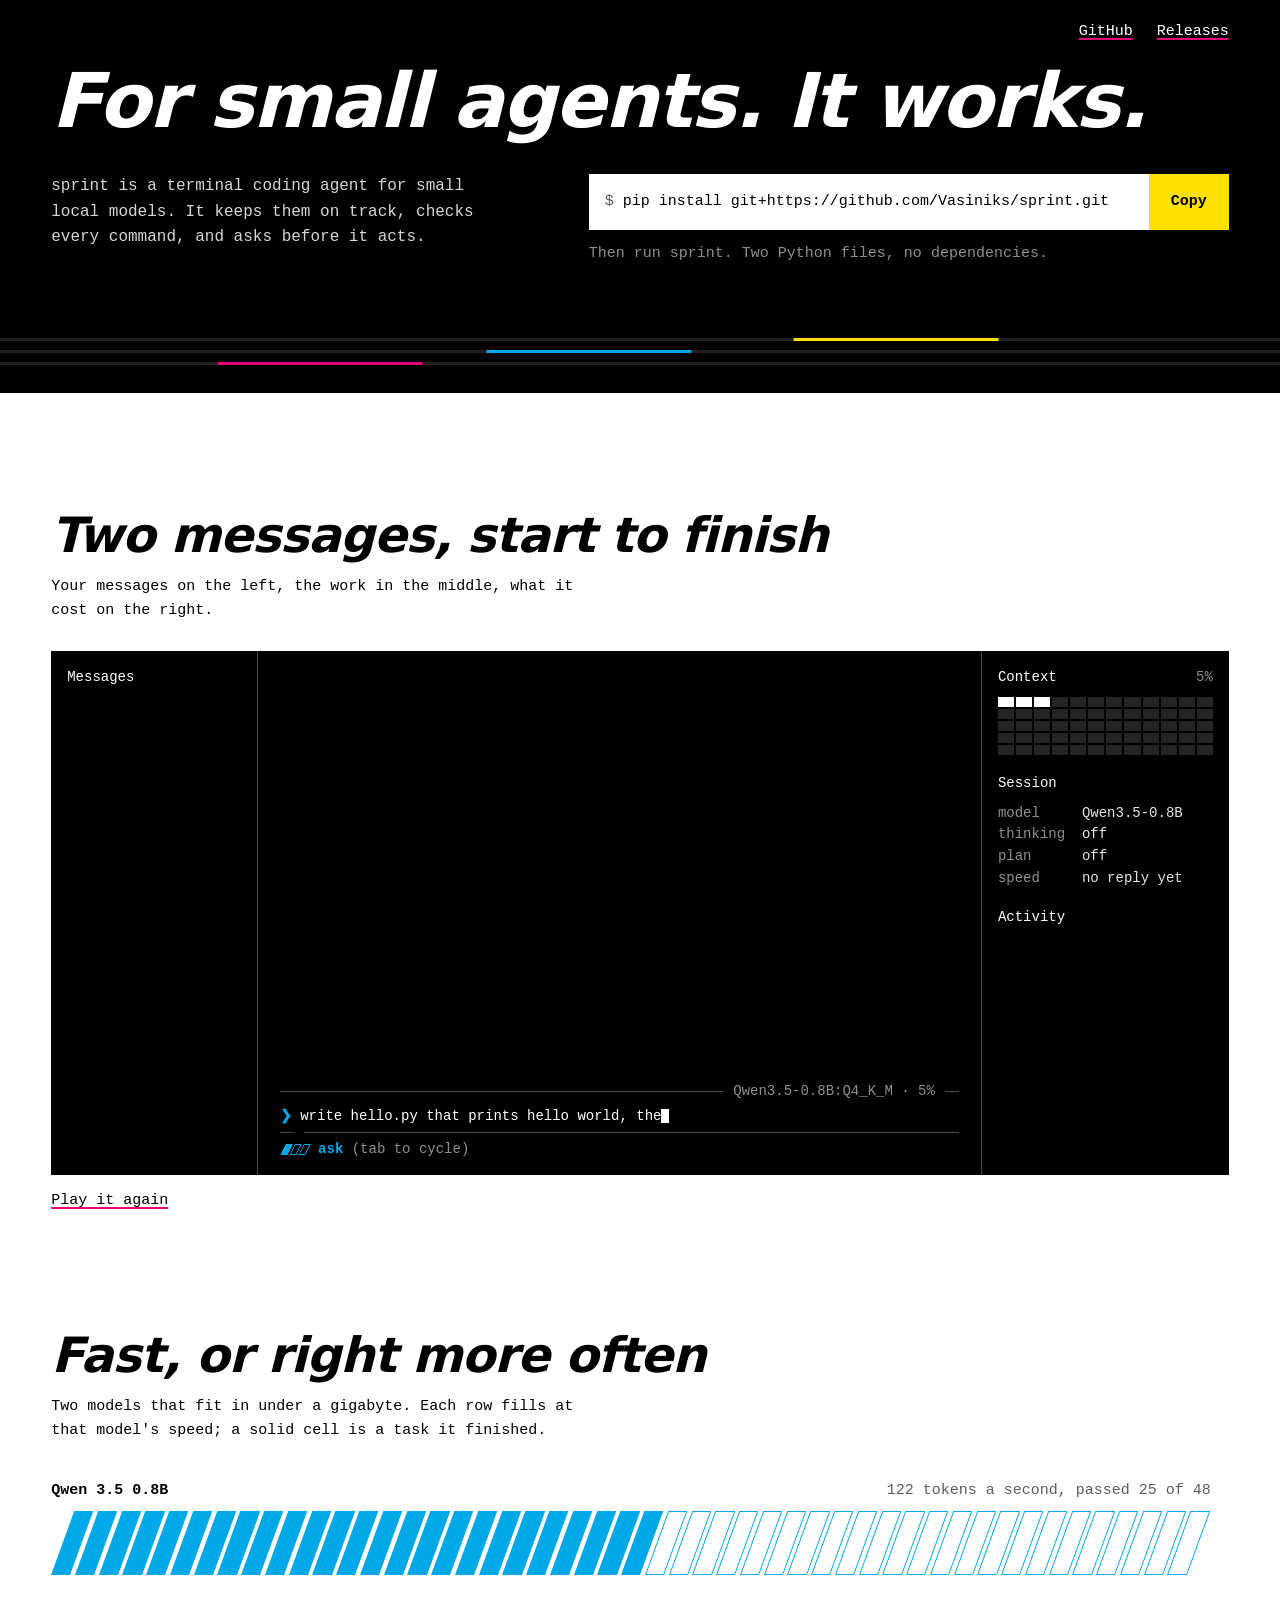
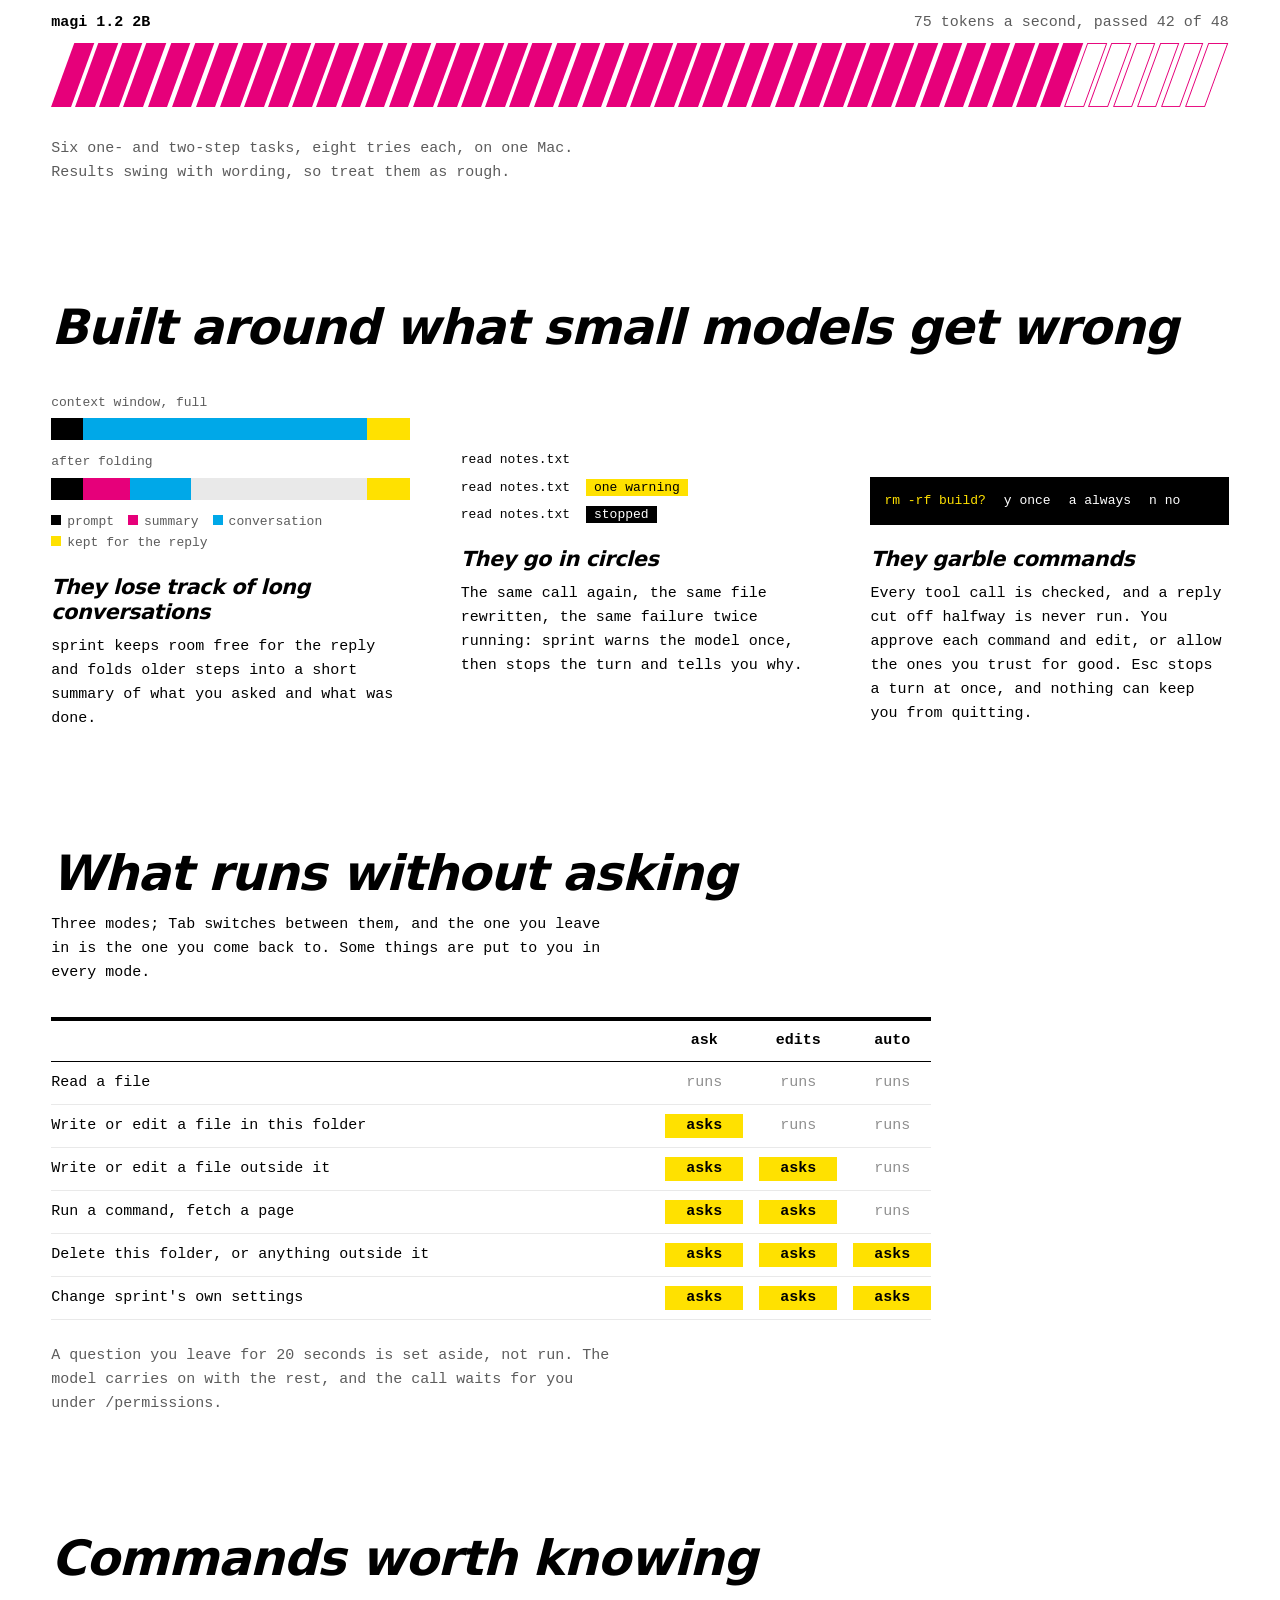
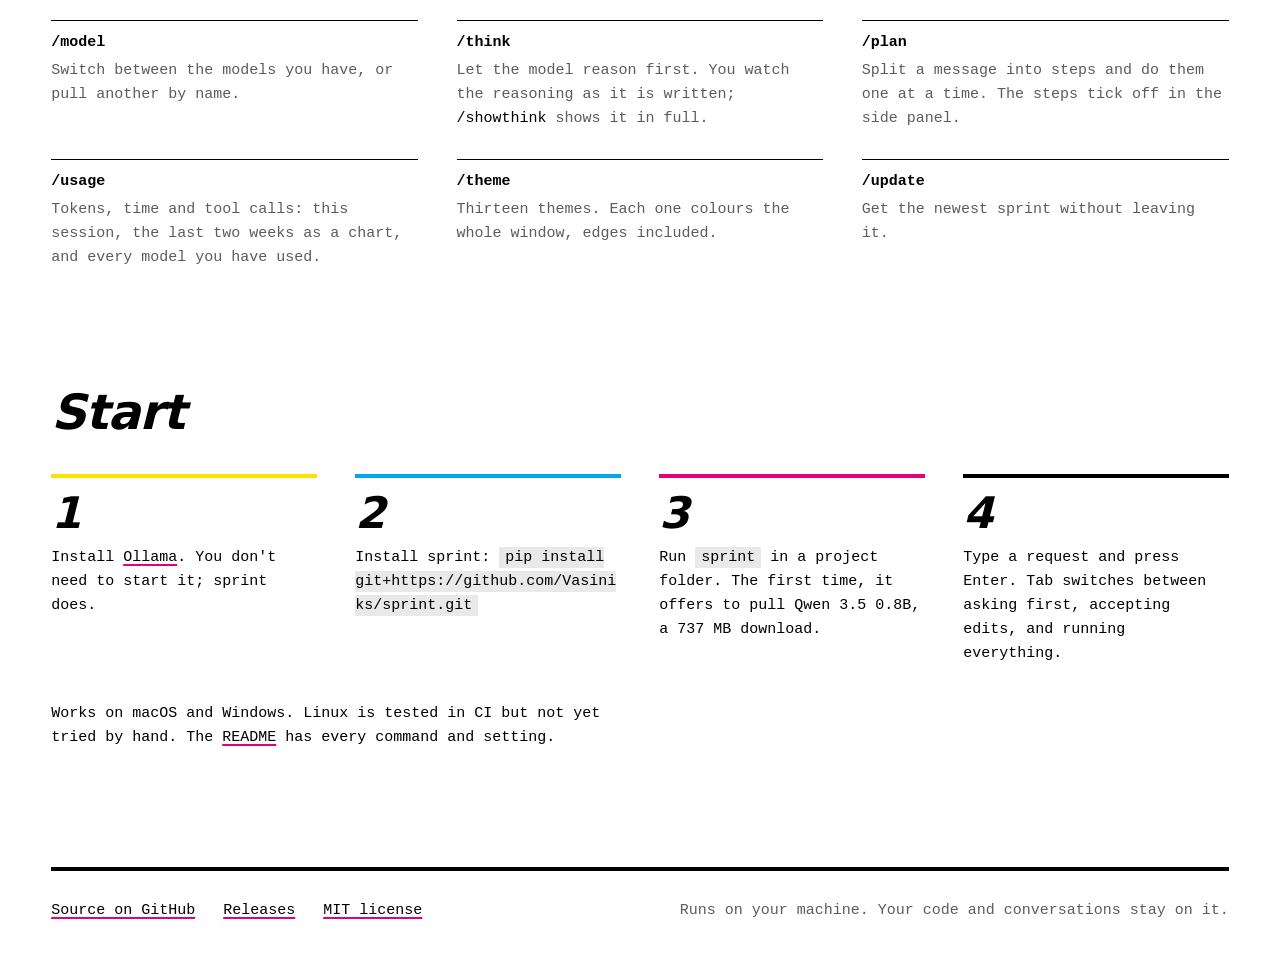
==== sitegen/page.html @ 2ad1060d "Site: what each mode runs without asking, commands worth knowing, the session panel The mock screen'" ====
<!doctype html>
<html lang="en">
<head>
<meta charset="utf-8">
<meta name="viewport" content="width=device-width, initial-scale=1">
<title>sprint, a coding agent for small models</title>
<meta name="description" content="sprint is a terminal coding agent for small local models. Two Python files, no dependencies.">
<meta property="og:title" content="sprint">
<meta property="og:description" content="A terminal coding agent for small local models. It works.">
<meta name="color-scheme" content="light">
<link rel="icon" href="favicon.svg" type="image/svg+xml">
<script>document.documentElement.className = 'js'</script>
<style>
:root {
  --paper: #fff; --ink: #000; --grey: #5c5c5c; --faint: #e9e9e9; --line: #4a4a4a; --dim: #8f8f8f;
  --y: #ffe100; --c: #00a8e8; --m: #e6007a;
  --mono: ui-monospace, "SF Mono", SFMono-Regular, Menlo, Consolas, "Liberation Mono", monospace;
  --lean: "Avenir Next", "Helvetica Neue", "Segoe UI", system-ui, Arial, sans-serif;
  --gutter: clamp(16px, 4vw, 72px);
}
* { box-sizing: border-box; }
html { -webkit-text-size-adjust: 100%; }
body { margin: 0; background: var(--paper); color: var(--ink); font: 15px/1.6 var(--mono); overflow-x: clip; }
a { color: inherit; text-decoration: underline; text-decoration-color: var(--m); text-decoration-thickness: 2px; text-underline-offset: 3px; }
a:hover { text-decoration-color: var(--c); }
:focus-visible { outline: 3px solid var(--c); outline-offset: 3px; }
p { margin: 0; max-width: 62ch; }
h1, h2, h3 { font-family: var(--lean); font-style: italic; font-weight: 800; letter-spacing: -0.02em; margin: 0; }
h1 { font-size: clamp(2.1rem, 5.9vw, 7rem); line-height: .98; }
h1 span { white-space: nowrap; }
h2 { font-size: clamp(1.6rem, 3.8vw, 3.25rem); line-height: 1.05; }
h3 { font-size: 1.3rem; line-height: 1.2; }
code { font: inherit; }

/* hero: a black band the full width of the window */
.hero { background: var(--ink); color: #fff; padding: 0 var(--gutter); overflow: hidden; }
.top { display: flex; align-items: center; justify-content: space-between; padding: 20px 0; }
.top svg { width: 40px; height: auto; display: block; }
.top nav { display: flex; gap: 24px; }
.mark { display: block; width: 100%; height: auto; overflow: visible; margin: clamp(20px, 6vh, 72px) 0 clamp(32px, 7vh, 80px); }
.mark .s { transform-box: fill-box; transform-origin: 100% 50%; transform: scaleX(0); }
.pitch { display: grid; grid-template-columns: minmax(0, 1fr) minmax(0, 640px); gap: 28px clamp(32px, 6vw, 96px); align-items: start; margin-top: clamp(24px, 4vh, 44px); }
.pitch p { font-size: 16px; color: #d6d6d6; }
.get { display: flex; align-items: stretch; background: #fff; color: var(--ink); }
.get code { flex: 1; min-width: 0; padding: 16px; overflow-x: auto; white-space: nowrap; scrollbar-width: none; }
.get code::before { content: "$ "; color: var(--grey); }
.get button { font: inherit; font-weight: 700; border: 0; padding: 0 22px; background: var(--y); color: var(--ink); cursor: pointer; }
.get button:hover { background: var(--c); }
.pitch .after { margin-top: 12px; font-size: 15px; color: var(--dim); }
.track { margin: clamp(40px, 8vh, 88px) calc(var(--gutter) * -1) 0; padding-bottom: 28px; display: grid; gap: 9px; }
.track i { display: block; height: 3px; background: #1f1f1f; position: relative; }
.track i::after { content: ""; position: absolute; inset: 0 auto 0 0; width: 16vw; background: var(--tint); transform: translateX(var(--at)); }
.track i:nth-child(1) { --tint: var(--y); --at: 62vw; --t: 1.5s; }
.track i:nth-child(2) { --tint: var(--c); --at: 38vw; --t: 2.2s; }
.track i:nth-child(3) { --tint: var(--m); --at: 17vw; --t: 3.1s; }

main { padding: 0 var(--gutter); }
section { padding-top: clamp(72px, 13vh, 144px); }
section > h2 + p { margin-top: 14px; }

/* the screen: three panels, like the app */
.tui { margin-top: 28px; background: var(--ink); color: #e6e6e6; font-size: 14px; line-height: 1.55; display: grid; grid-template-columns: minmax(180px, 2fr) minmax(0, 7fr) minmax(200px, 2.4fr); }
.tui aside { padding: 16px 16px 14px; color: var(--dim); min-width: 0; }
.tui .hist { border-right: 1px solid var(--line); }
.tui .side { border-left: 1px solid var(--line); }
.tui h4 { margin: 0 0 8px; font: inherit; color: #fff; }
.tui h4 span { color: var(--dim); float: right; }
.tui .side h4:not(:first-child) { margin-top: 18px; }
.tui ol, .tui ul { list-style: none; margin: 0; padding: 0; }
.hist li { padding: 6px 8px; margin: 0 -8px 4px; }
.hist li.now { background: #1c1c1c; color: #fff; }
.hist li b { display: block; font-weight: 400; color: #fff; white-space: nowrap; overflow: hidden; text-overflow: ellipsis; }
.grid { display: grid; grid-template-columns: repeat(12, 1fr); gap: 2px; }
.grid i { aspect-ratio: 1.6; background: #242424; }
.grid i.sys { background: #fff; } .grid i.used { background: var(--c); }
.sess { display: grid; grid-template-columns: auto minmax(0, 1fr); gap: 0 1.2em; margin: 0; }
.sess dd { margin: 0; color: #e6e6e6; white-space: nowrap; overflow: hidden; text-overflow: ellipsis; }
.acts li { white-space: nowrap; overflow: hidden; text-overflow: ellipsis; }
.acts li b { font-weight: 400; color: var(--y); } .acts li em { font-style: normal; color: var(--c); }
.mid { display: flex; flex-direction: column; min-width: 0; height: calc(33.7em + 52px); padding: 16px clamp(12px, 2vw, 22px) 14px; }
.talk { flex: 1 1 0; min-height: 0; overflow: hidden; }
.talk > * + * { margin-top: 12px; }
.you { background: #2c2f35; padding: 6px 10px; color: #fff; font-weight: 700; border-left: 4px solid var(--c); }
.you::before { content: "❯ "; color: var(--c); }
.cost { color: var(--dim); margin-top: 2px !important; }
.win { position: relative; border: 1px solid var(--line); border-radius: 7px; padding: 12px 12px 8px; }
.talk > .win { margin-top: 20px; }
.win .cap, .win .state { position: absolute; top: -0.8em; background: var(--ink); padding: 0 6px; white-space: nowrap; }
.win .cap { left: 8px; max-width: calc(100% - 96px); overflow: hidden; text-overflow: ellipsis; }
.win .cap b { color: var(--y); font-weight: 400; }
.win .cap em { color: var(--c); font-style: normal; }
.win .state { right: 8px; color: var(--dim); }
.win .body { white-space: pre-wrap; min-height: 1.55em; }
.plus { color: var(--c); } .minus { color: var(--m); } .dim { color: var(--dim); }
/* the prompt: a status line while a turn runs, a rule with the model, the prompt itself, a rule carrying the mode */
.status { display: flex; align-items: center; gap: .9em; margin-top: 10px; color: var(--dim); white-space: nowrap; visibility: hidden; }
.busy .status { visibility: visible; }
.status span { min-width: 0; overflow: hidden; text-overflow: ellipsis; }
.lap { --cells: 14; flex: none; position: relative; width: calc(var(--cells) * .6em); height: 1.05em; margin: 0 .3em; background: #242424; overflow: hidden; transform: skewX(-26.565deg); color: var(--y); }
.lap b { position: absolute; inset: 0 auto 0 0; display: flex; transform: translateX(3em); }
.lap i { width: .6em; height: 1.05em; background: currentColor; }
.lap i:nth-child(1) { opacity: .3; } .lap i:nth-child(2) { opacity: .52; } .lap i:nth-child(3) { opacity: .76; }
.rule { display: flex; align-items: center; gap: 10px; margin-top: 4px; color: var(--dim); white-space: nowrap; }
.rule::before, .rule::after { content: ""; width: 14px; border-top: 1px solid var(--line); }
.rule.over::before, .rule.under::after { content: none; }
.rule i { flex: 1; border-top: 1px solid var(--line); min-width: 12px; }
#mode, .gt { color: var(--c); font-weight: 700; }
#meta { overflow: hidden; text-overflow: ellipsis; }
.line { display: flex; align-items: flex-start; gap: .6em; margin-top: 4px; color: #fff; }
.gt { flex: none; }
.modeline { display: flex; align-items: center; margin-top: 6px; color: var(--dim); white-space: nowrap; }
.icon { display: inline-flex; gap: 2px; margin: 0 .7em 0 .25em; transform: skewX(-26.565deg); }
.icon i { width: .5em; height: .8em; box-shadow: inset 0 0 0 1px var(--c); }
.icon i.on { background: var(--c); }
.modeline span:last-child { margin-left: .6em; }
.entry { min-width: 0; overflow-wrap: anywhere; }
.caret { display: inline-block; width: .55em; height: 1.05em; background: #fff; vertical-align: -.2em; }
.hint { color: var(--dim); margin-left: .6em; white-space: pre-wrap; }
#typed:not(:empty) ~ .hint, .asking .caret { display: none; }
.q { margin-right: 1.2em; }
.keys { display: inline-block; white-space: nowrap; color: var(--dim); } .keys b { color: #fff; font-weight: 400; } .keys b ~ b { margin-left: 1.1em; } .keys u { text-decoration: none; background: #fff; color: var(--ink); font-weight: 700; padding: 0 .45em; margin-right: .7em; } .keys u.hit { background: var(--y); } .keys b.hit { background: var(--y); color: var(--ink); }
.again { margin-top: 14px; font: inherit; background: none; border: 0; padding: 0; cursor: pointer; text-decoration: underline; text-decoration-color: var(--m); text-decoration-thickness: 2px; text-underline-offset: 3px; }

/* two models */
.lanes { margin-top: 36px; display: grid; gap: 30px; }
.lane .name { display: flex; flex-wrap: wrap; justify-content: space-between; gap: 4px 16px; }
.lane .name span { color: var(--grey); }
.cells { display: grid; grid-template-columns: repeat(48, 1fr); gap: clamp(1px, .35vw, 5px); height: clamp(34px, 5vw, 64px); margin: 8px 0 6px; transform: skewX(-20deg); transform-origin: 0 100%; padding-right: clamp(12px, 2vw, 24px); }
.cells i { background: var(--tint); }
.cells i.miss { background: none; box-shadow: inset 0 0 0 1px var(--tint); }
.q { --tint: var(--c); --step: 34ms; } .g { --tint: var(--m); --step: 55ms; }
.note { margin-top: 24px; color: var(--grey); }

/* three points, side by side */
.points { margin-top: 40px; display: grid; grid-template-columns: repeat(3, minmax(0, 1fr)); gap: 48px clamp(28px, 4vw, 64px); }
.point p { margin-top: 10px; }
.fig { font-size: 13px; line-height: 1.5; min-height: 132px; margin-bottom: 22px; display: flex; flex-direction: column; justify-content: flex-end; }
.bar { display: flex; height: 22px; background: var(--faint); margin-top: 6px; }
.bar i { display: block; height: 100%; flex: none; }
.bar .k { background: var(--ink); width: 9%; } .bar .c { background: var(--c); width: 79%; } .bar .m { background: var(--m); width: 0; } .bar .y { background: var(--y); margin-left: auto; width: 12%; }
.bar.fold .c { width: 17%; } .bar.fold .m { width: 13%; }
.fig .cap { display: block; color: var(--grey); }
.fig .cap + .bar + .cap { margin-top: 12px; }
.key { display: flex; flex-wrap: wrap; gap: 2px 14px; margin-top: 12px; color: var(--grey); }
.key i { display: inline-block; width: 10px; height: 10px; margin-right: 6px; }
.calls { display: grid; grid-template-columns: auto 1fr; gap: 8px 16px; align-items: center; margin: 0; }
.calls dt, .calls dd { margin: 0; }
.tag { padding: 1px 8px; } .tag.warn { background: var(--y); } .tag.stop { background: var(--ink); color: #fff; }
.askline { background: var(--ink); color: #fff; padding: 14px; display: flex; flex-wrap: wrap; gap: 4px 18px; }
.askline span { color: var(--y); } .askline b { font-weight: 400; color: #fff; }
.askline b:first-of-type { padding: 0 6px; margin: 0 -6px; }

/* what each mode runs: a row to a kind of action, a column to a mode */
.rules { margin-top: 32px; max-width: 880px; border-top: 4px solid var(--ink); }
.rr { display: grid; grid-template-columns: minmax(0, 1fr) repeat(3, 5.2em); align-items: center; gap: 0 clamp(6px, 1.4vw, 16px); padding: 9px 0; border-bottom: 1px solid var(--faint); }
.rr.head { padding: 8px 0; border-bottom-color: var(--ink); }
.rr b, .rr i, .rr u { text-align: center; font-style: normal; text-decoration: none; }
.rr i { color: var(--dim); }
.rr u { background: var(--y); font-weight: 700; }

/* commands: a name, and what it is for */
.cmds { margin: 36px 0 0; display: grid; grid-template-columns: repeat(3, minmax(0, 1fr)); gap: 28px clamp(24px, 3vw, 48px); }
.cmds dt { font-weight: 700; border-top: 1px solid var(--ink); padding-top: 10px; }
.cmds dd { margin: 4px 0 0; color: var(--grey); }
.cmds dd code { color: var(--ink); }

/* start: four steps across */
.steps { list-style: none; counter-reset: n; margin: 36px 0 0; padding: 0; display: grid; grid-template-columns: repeat(4, minmax(0, 1fr)); gap: 32px clamp(24px, 3vw, 48px); }
.steps li { counter-increment: n; border-top: 4px solid var(--ink); padding-top: 12px; }
.steps li::before { content: counter(n); display: block; font: italic 800 clamp(2rem, 3.4vw, 3.25rem)/1.1 var(--lean); margin-bottom: 8px; }
.steps li:nth-child(1) { border-color: var(--y); } .steps li:nth-child(2) { border-color: var(--c); } .steps li:nth-child(3) { border-color: var(--m); }
.steps code { background: var(--faint); padding: 2px 6px; overflow-wrap: anywhere; }
.steps + p { margin-top: 36px; }

footer { margin: clamp(72px, 13vh, 144px) var(--gutter) 0; padding: 28px 0 48px; display: flex; flex-wrap: wrap; gap: 8px 28px; align-items: center; border-top: 4px solid var(--ink); }
footer span { color: var(--grey); margin-left: auto; }

@media (max-width: 1000px) {
  .pitch { grid-template-columns: minmax(0, 1fr); }
  .tui { grid-template-columns: minmax(0, 1fr) minmax(190px, 240px); }
  .tui .hist { display: none; }
  .steps { grid-template-columns: repeat(2, minmax(0, 1fr)); }
  .cmds { grid-template-columns: repeat(2, minmax(0, 1fr)); }
}
@media (max-width: 760px) {
  .tui { grid-template-columns: minmax(0, 1fr); font-size: 12.5px; }
  .tui .side, .status .wide { display: none; }
  .mid { height: calc(38.4em + 52px); }
  .lap { --cells: 10; }
  .points { grid-template-columns: minmax(0, 1fr); }
  .fig { min-height: 0; }
  .steps, .cmds { grid-template-columns: minmax(0, 1fr); }
  .rr { grid-template-columns: minmax(0, 1fr) repeat(3, 3.6em); font-size: 13.5px; }
  footer span { margin-left: 0; width: 100%; }
}

@media (prefers-reduced-motion: no-preference) {
  .mark .run { animation: dash .95s cubic-bezier(.1, .8, .14, 1) both; }
  .mark .s { animation: tail .7s .8s cubic-bezier(.65, 0, .2, 1) both; }
  .hero h1, .pitch > * { animation: rise .45s .3s cubic-bezier(.2, .7, .2, 1) both; }
  .pitch > * { animation-delay: .4s; } .pitch > * + * { animation-delay: .5s; }
  .track i::after { animation: zip var(--t) cubic-bezier(.5, 0, .8, .4) infinite; }
  .busy .lap { animation: tint 3.3s steps(1) infinite; }
  .busy .lap b { animation: lap 1.1s steps(18) infinite; }
  @media (max-width: 760px) { .busy .lap b { animation-timing-function: steps(14); } }
  .caret { animation: blink 1s steps(1) infinite; }
  .js .cells i { opacity: .1; }
  .js .go .cells i { animation: land 90ms both; animation-delay: calc(var(--n) * var(--step)); }
  .js .bar.fold i { transition: width .8s cubic-bezier(.6, 0, .2, 1) .5s; }
  .js .points:not(.go) .bar.fold .c { width: 79%; } .js .points:not(.go) .bar.fold .m { width: 0; }
  .js .calls > * { opacity: 0; }
  .js .go .calls > * { animation: land .25s both; animation-delay: calc(var(--n) * .55s + .3s); }
  .go .askline b:first-of-type { animation: press 3.2s steps(1) 1.2s infinite; }
}
@keyframes dash { from { transform: translateX(-1500px); } to { transform: none; } }
@keyframes tail { from { transform: scaleX(1); } to { transform: scaleX(0); } }
@keyframes rise { from { opacity: 0; transform: translateX(-28px); } to { opacity: 1; transform: none; } }
@keyframes zip { 0% { transform: translateX(-20vw); } 70%, 100% { transform: translateX(104vw); } }
@keyframes ripple { 0%, 100% { opacity: .25; } 50% { opacity: 1; } }
@keyframes lap { from { transform: translateX(-2.4em); } to { transform: translateX(calc(var(--cells) * .6em)); } }
@keyframes tint { 0% { color: var(--y); } 33.33% { color: var(--c); } 66.67% { color: var(--m); } }
@keyframes blink { 50% { opacity: 0; } }
@keyframes land { from { opacity: .1; transform: translateX(-8px); } to { opacity: 1; transform: none; } }
@keyframes press { 0%, 100% { background: none; color: #fff; } 12%, 30% { background: var(--y); color: var(--ink); } }
</style>
</head>
<body>

<header class="hero" id="top">
  <div class="top">
    <a href="#top" aria-label="sprint"><!--MARK--></a>
    <nav>
      <a href="https://github.com/Vasiniks/sprint">GitHub</a>
      <a href="https://github.com/Vasiniks/sprint/releases">Releases</a>
    </nav>
  </div>
  <!--HERO-->
  <h1><span>For small agents.</span> <span>It works.</span></h1>
  <div class="pitch">
    <div>
      <p>sprint is a terminal coding agent for small local models. It keeps them on track, checks every command, and asks before it acts.</p>
    </div>
    <div>
      <div class="get">
        <code id="cmd">pip install git+https://github.com/Vasiniks/sprint.git</code>
        <button type="button" id="copy">Copy</button>
      </div>
      <p class="after">Then run <code>sprint</code>. Two Python files, no dependencies.</p>
    </div>
  </div>
  <div class="track" aria-hidden="true"><i></i><i></i><i></i></div>
</header>

<main>
<section id="demo">
  <h2>Two messages, start to finish</h2>
  <p>Your messages on the left, the work in the middle, what it cost on the right.</p>
  <div class="tui" id="term" role="img" aria-label="The sprint screen. It is asked to write hello.py and run it, then to change what it prints. It asks before writing the file, before running it and before editing it, and reports back each time.">
    <aside class="hist">
      <h4>Messages</h4>
      <ol id="hist">
        <li><b>write hello.py that prints hello world, then run it</b>2 tools, 5s</li>
        <li class="now"><b>now make it say hello sprint</b>1 tool, 3s</li>
      </ol>
    </aside>
    <div class="mid">
      <div class="talk" id="talk">
        <div class="you">write hello.py that prints hello world, then run it</div>
        <div class="win"><span class="cap"><b>write</b> hello.py <em>+1</em></span><span class="state">done</span><div class="body"><span class="plus">+ print("hello world")</span></div></div>
        <div class="win"><span class="cap"><b>shell</b> python3 hello.py</span><span class="state">done</span><div class="body"><span class="dim">$ python3 hello.py</span>
hello world</div></div>
        <div class="say">Saved hello.py and ran it. It prints hello world.</div>
        <div class="cost">↑ 1.9k ↓ 310 tokens | 5s</div>
        <div class="you">now make it say hello sprint</div>
        <div class="win"><span class="cap"><b>edit</b> hello.py <em>+1 -1</em></span><span class="state">done</span><div class="body"><span class="minus">- print("hello world")</span>
<span class="plus">+ print("hello sprint")</span></div></div>
        <div class="say">Changed. hello.py now prints hello sprint.</div>
        <div class="cost">↑ 2.1k ↓ 190 tokens | 3s</div>
      </div>
      <div class="status"><div class="lap"><b><i></i><i></i><i></i><i></i></b></div><span>answering (<span id="secs">0</span>s | ↓ <span id="toks">0</span> tokens<span class="wide"> | medium effort</span>)</span></div>
      <div class="rule over"><i></i><span id="meta">Qwen3.5-0.8B:Q4_K_M · 9%</span></div>
      <div class="line"><span class="gt">❯</span><span class="entry"><span id="typed"></span><span class="caret"></span><span class="hint">Ask anything…  / for commands  ! for shell</span></span></div>
      <div class="rule under"><i></i></div>
      <div class="modeline"><span class="icon" aria-hidden="true"><i class="on"></i><i></i><i></i></span><span id="mode">ask</span><span> (tab to cycle)</span></div>
    </div>
    <aside class="side">
      <h4>Context <span id="pct">9%</span></h4>
      <div class="grid" id="grid"></div>
      <h4>Session</h4>
      <dl class="sess">
        <dt>model</dt><dd>Qwen3.5-0.8B</dd>
        <dt>thinking</dt><dd>off</dd>
        <dt>plan</dt><dd>off</dd>
        <dt>speed</dt><dd id="spd">122 tok/s</dd>
      </dl>
      <h4>Activity</h4>
      <ul class="acts" id="acts">
        <li><b>write</b> hello.py <em>done</em></li>
        <li><b>shell</b> python3 hello.py <em>done</em></li>
        <li><b>edit</b> hello.py <em>done</em></li>
      </ul>
    </aside>
  </div>
  <button type="button" class="again" id="again">Play it again</button>
</section>

<section id="models">
  <h2>Fast, or right more often</h2>
  <p>Two models that fit in under a gigabyte. Each row fills at that model's speed; a solid cell is a task it finished.</p>
  <div class="lanes">
    <div class="lane q">
      <div class="name"><strong>Qwen 3.5 0.8B</strong><span>122 tokens a second, passed 25 of 48</span></div>
      <div class="cells" data-pass="25" aria-hidden="true"></div>
    </div>
    <div class="lane g">
      <div class="name"><strong>magi 1.2 2B</strong><span>75 tokens a second, passed 42 of 48</span></div>
      <div class="cells" data-pass="42" aria-hidden="true"></div>
    </div>
  </div>
  <p class="note">Six one- and two-step tasks, eight tries each, on one Mac. Results swing with wording, so treat them as rough.</p>
</section>

<section id="how">
  <h2>Built around what small models get wrong</h2>
  <div class="points" id="points">
    <div class="point">
      <div class="fig" aria-hidden="true">
        <span class="cap">context window, full</span>
        <div class="bar"><i class="k"></i><i class="c"></i><i class="y"></i></div>
        <span class="cap">after folding</span>
        <div class="bar fold"><i class="k"></i><i class="m"></i><i class="c"></i><i class="y"></i></div>
        <div class="key"><span><i style="background:var(--ink)"></i>prompt</span><span><i style="background:var(--m)"></i>summary</span><span><i style="background:var(--c)"></i>conversation</span><span><i style="background:var(--y)"></i>kept for the reply</span></div>
      </div>
      <h3>They lose track of long conversations</h3>
      <p>sprint keeps room free for the reply and folds older steps into a short summary of what you asked and what was done.</p>
    </div>
    <div class="point">
      <div class="fig" aria-hidden="true">
        <dl class="calls">
          <dt style="--n:0">read notes.txt</dt><dd style="--n:0"></dd>
          <dt style="--n:1">read notes.txt</dt><dd style="--n:1"><span class="tag warn">one warning</span></dd>
          <dt style="--n:2">read notes.txt</dt><dd style="--n:2"><span class="tag stop">stopped</span></dd>
        </dl>
      </div>
      <h3>They go in circles</h3>
      <p>The same call again, the same file rewritten, the same failure twice running: sprint warns the model once, then stops the turn and tells you why.</p>
    </div>
    <div class="point">
      <div class="fig" aria-hidden="true">
        <div class="askline"><span>rm -rf build?</span><b>y once</b><b>a always</b><b>n no</b></div>
      </div>
      <h3>They garble commands</h3>
      <p>Every tool call is checked, and a reply cut off halfway is never run. You approve each command and edit, or allow the ones you trust for good. Esc stops a turn at once, and nothing can keep you from quitting.</p>
    </div>
  </div>
</section>

<section id="asks">
  <h2>What runs without asking</h2>
  <p>Three modes; Tab switches between them, and the one you leave in is the one you come back to. Some things are put to you in every mode.</p>
  <div class="rules" role="table" aria-label="What each mode runs without asking">
    <div class="rr head" role="row"><span role="columnheader"></span><b role="columnheader">ask</b><b role="columnheader">edits</b><b role="columnheader">auto</b></div>
    <div class="rr" role="row"><span role="rowheader">Read a file</span><i role="cell">runs</i><i role="cell">runs</i><i role="cell">runs</i></div>
    <div class="rr" role="row"><span role="rowheader">Write or edit a file in this folder</span><u role="cell">asks</u><i role="cell">runs</i><i role="cell">runs</i></div>
    <div class="rr" role="row"><span role="rowheader">Write or edit a file outside it</span><u role="cell">asks</u><u role="cell">asks</u><i role="cell">runs</i></div>
    <div class="rr" role="row"><span role="rowheader">Run a command, fetch a page</span><u role="cell">asks</u><u role="cell">asks</u><i role="cell">runs</i></div>
    <div class="rr" role="row"><span role="rowheader">Delete this folder, or anything outside it</span><u role="cell">asks</u><u role="cell">asks</u><u role="cell">asks</u></div>
    <div class="rr" role="row"><span role="rowheader">Change sprint's own settings</span><u role="cell">asks</u><u role="cell">asks</u><u role="cell">asks</u></div>
  </div>
  <p class="note">A question you leave for 20 seconds is set aside, not run. The model carries on with the rest, and the call waits for you under <code>/permissions</code>.</p>
</section>

<section id="commands">
  <h2>Commands worth knowing</h2>
  <dl class="cmds">
    <div><dt>/model</dt><dd>Switch between the models you have, or pull another by name.</dd></div>
    <div><dt>/think</dt><dd>Let the model reason first. You watch the reasoning as it is written; <code>/showthink</code> shows it in full.</dd></div>
    <div><dt>/plan</dt><dd>Split a message into steps and do them one at a time. The steps tick off in the side panel.</dd></div>
    <div><dt>/usage</dt><dd>Tokens, time and tool calls: this session, the last two weeks as a chart, and every model you have used.</dd></div>
    <div><dt>/theme</dt><dd>Thirteen themes. Each one colours the whole window, edges included.</dd></div>
    <div><dt>/update</dt><dd>Get the newest sprint without leaving it.</dd></div>
  </dl>
</section>

<section id="start">
  <h2>Start</h2>
  <ol class="steps">
    <li>Install <a href="https://ollama.com">Ollama</a>. You don't need to start it; sprint does.</li>
    <li>Install sprint: <code>pip install git+https://github.com/Vasiniks/sprint.git</code></li>
    <li>Run <code>sprint</code> in a project folder. The first time, it offers to pull Qwen 3.5 0.8B, a 737 MB download.</li>
    <li>Type a request and press Enter. Tab switches between asking first, accepting edits, and running everything.</li>
  </ol>
  <p>Works on macOS and Windows. Linux is tested in CI but not yet tried by hand. The <a href="https://github.com/Vasiniks/sprint#readme">README</a> has every command and setting.</p>
</section>
</main>

<footer>
  <a href="https://github.com/Vasiniks/sprint">Source on GitHub</a>
  <a href="https://github.com/Vasiniks/sprint/releases">Releases</a>
  <a href="https://github.com/Vasiniks/sprint/blob/main/LICENSE">MIT license</a>
  <span>Runs on your machine. Your code and conversations stay on it.</span>
</footer>

<script>
(() => {
  const $ = id => document.getElementById(id);
  const still = matchMedia('(prefers-reduced-motion: reduce)').matches;

  $('copy').addEventListener('click', async () => {
    try { await navigator.clipboard.writeText($('cmd').textContent); $('copy').textContent = 'Copied'; }
    catch { $('copy').textContent = 'Select it'; getSelection().selectAllChildren($('cmd')); }
    setTimeout(() => $('copy').textContent = 'Copy', 1600);
  });

  // the two rows of cells: passes first, misses after
  for (const row of document.querySelectorAll('.cells'))
    for (let n = 0; n < 48; n++) {
      const cell = document.createElement('i');
      if (n >= +row.dataset.pass) cell.className = 'miss';
      cell.style.setProperty('--n', n);
      row.append(cell);
    }

  // the screen
  const term = $('term'), talk = $('talk'), typed = $('typed'), meta = $('meta');
  const hist = $('hist'), acts = $('acts'), grid = $('grid');
  const MODEL = 'Qwen3.5-0.8B:Q4_K_M';
  for (let n = 0; n < 60; n++) grid.append(document.createElement('i'));
  const fill = pct => {  // 60 cells: the first three are the system prompt
    [...grid.children].forEach((c, n) => c.className = n < 3 ? 'sys' : n < Math.round(pct * .6) ? 'used' : '');
    $('pct').textContent = pct + '%'; meta.textContent = MODEL + ' · ' + pct + '%';
  };
  fill(9);

  // the status line: seconds since the turn began, and tokens that arrive only while the model is the one talking
  let began = 0, last = 0, toks = 0, talking = false, clock = 0;
  const tick = () => {
    const now = performance.now();
    if (talking) toks += (now - last) * .122;
    last = now;
    $('secs').textContent = Math.floor((now - began) / 1000); $('toks').textContent = Math.round(toks);
  };
  const busy = on => {
    clearInterval(clock); term.classList.toggle('busy', on); talking = on;
    if (on) { began = last = performance.now(); toks = 0; tick(); clock = setInterval(tick, 100); }
  };

  let run = 0;
  const wait = (ms, id) => new Promise((ok, no) => setTimeout(() => id === run ? ok() : no(), ms));
  const down = () => talk.scrollTop = talk.scrollHeight;
  const add = (cls, html = '') => { const d = document.createElement('div'); d.className = cls; d.innerHTML = html; talk.append(d); down(); return d; };
  const type = async (el, text, ms, id) => { for (const ch of text) { el.textContent += ch; down(); await wait(ms, id); } };
  const approve = async (question, id) => {
    tick(); talking = false; term.classList.add('asking');
    typed.innerHTML = '<span class="q"></span><span class="keys"><u>y once</u> <b>a</b> always <b>n</b> no</span>';
    typed.firstChild.textContent = question; down();
    await wait(950, id);
    typed.querySelector('u').className = 'hit';
    await wait(320, id);
    typed.textContent = ''; term.classList.remove('asking'); tick(); talking = true;
  };
  const tool = async (name, arg, extra, question, body, pct, id) => {
    const w = add('win', `<span class="cap"><b>${name}</b> ${arg} <em>${extra}</em></span><span class="state">waiting</span><div class="body"></div>`);
    const log = document.createElement('li'); log.innerHTML = `<b>${name}</b> ${arg} <em></em>`; acts.append(log);
    await approve(question, id);
    w.querySelector('.body').innerHTML = body; w.querySelector('.state').textContent = 'done';
    log.querySelector('em').textContent = 'done'; fill(pct); down();
  };
  const send = async (text, id) => {
    await type(typed, text, 24, id);
    await wait(380, id);
    add('you').textContent = text; typed.textContent = ''; busy(true);
    hist.querySelector('.now')?.classList.remove('now');
    const row = document.createElement('li'); row.className = 'now';
    row.innerHTML = '<b></b><span>working</span>'; row.firstChild.textContent = text; hist.append(row);
    await wait(800, id);
    return row.lastChild;
  };
  const answer = async (text, cost, took, id, up = '1.9k') => {
    await wait(600, id);
    await type(add('say'), text, 11, id);
    tick(); busy(false);
    add('cost').textContent = '↑ ' + up + ' ↓ ' + $('toks').textContent + ' tokens | ' + $('secs').textContent + 's'; took.textContent = cost + ', ' + $('secs').textContent + 's'; $('spd').textContent = '122 tok/s';
  };
  async function play() {
    const id = ++run;
    talk.innerHTML = hist.innerHTML = acts.innerHTML = typed.textContent = '';
    $('spd').textContent = 'no reply yet'; fill(5); busy(false); term.classList.remove('asking');
    try {
      await wait(500, id);
      let took = await send('write hello.py that prints hello world, then run it', id);
      await tool('write', 'hello.py', '+1', 'write hello.py?', '<span class="plus">+ print("hello world")</span>', 6, id);
      await wait(700, id);
      await tool('shell', 'python3 hello.py', '', 'run python3 hello.py?', '<span class="dim">$ python3 hello.py</span>\nhello world', 7, id);
      await answer('Saved hello.py and ran it. It prints hello world.', '2 tools', took, id);
      await wait(1300, id);
      took = await send('now make it say hello sprint', id);
      await tool('edit', 'hello.py', '+1 -1', 'edit hello.py?', '<span class="minus">- print("hello world")</span>\n<span class="plus">+ print("hello sprint")</span>', 9, id);
      await answer('Changed. hello.py now prints hello sprint.', '1 tool', took, id);
    } catch { /* a newer run took over */ }
  }
  $('again').addEventListener('click', play);

  const once = ['models', 'points'];
  if (still || !('IntersectionObserver' in window)) { once.forEach(id => $(id).classList.add('go')); return; }
  talk.innerHTML = hist.innerHTML = acts.innerHTML = ''; $('spd').textContent = 'no reply yet'; fill(5);
  const seen = new IntersectionObserver(entries => {
    for (const e of entries) if (e.isIntersecting) {
      seen.unobserve(e.target);
      e.target === term ? play() : e.target.classList.add('go');
    }
  }, { threshold: .4 });
  seen.observe(term); once.forEach(id => seen.observe($(id)));
})();
</script>
</body>
</html>
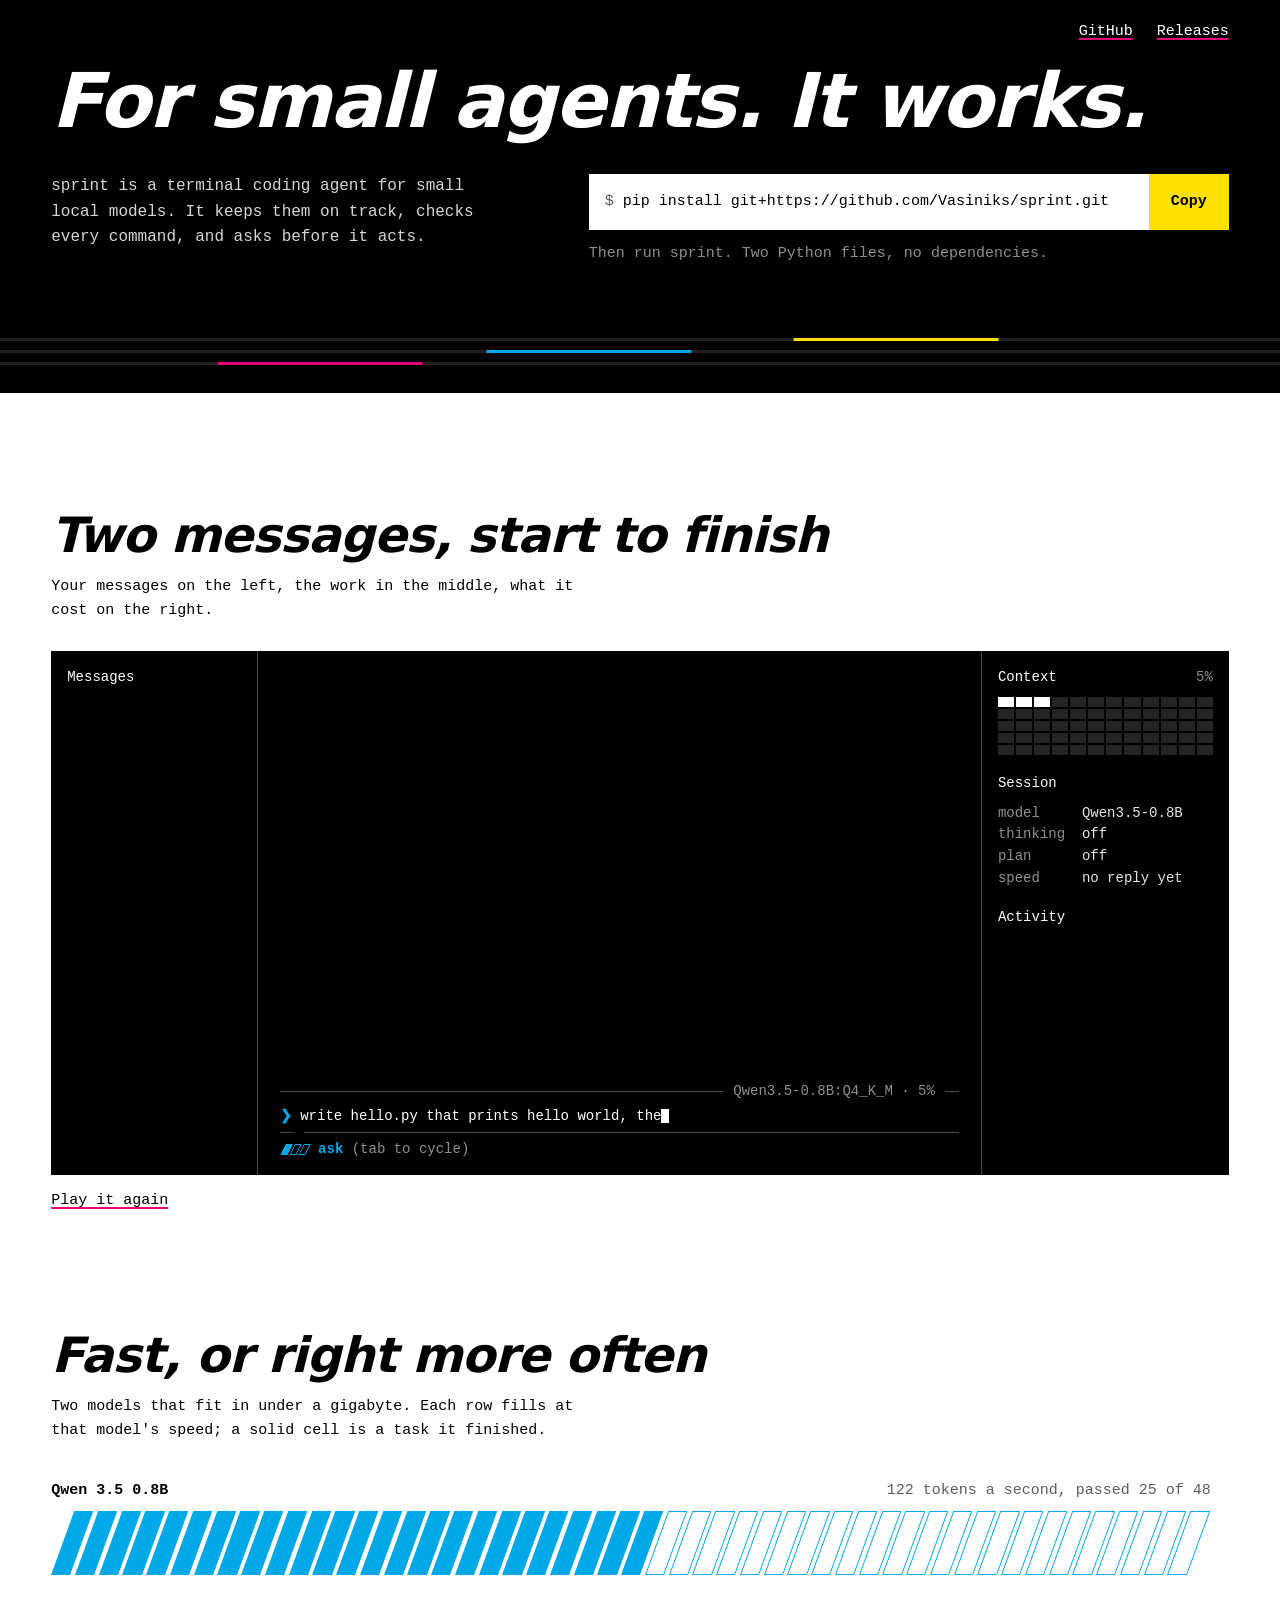
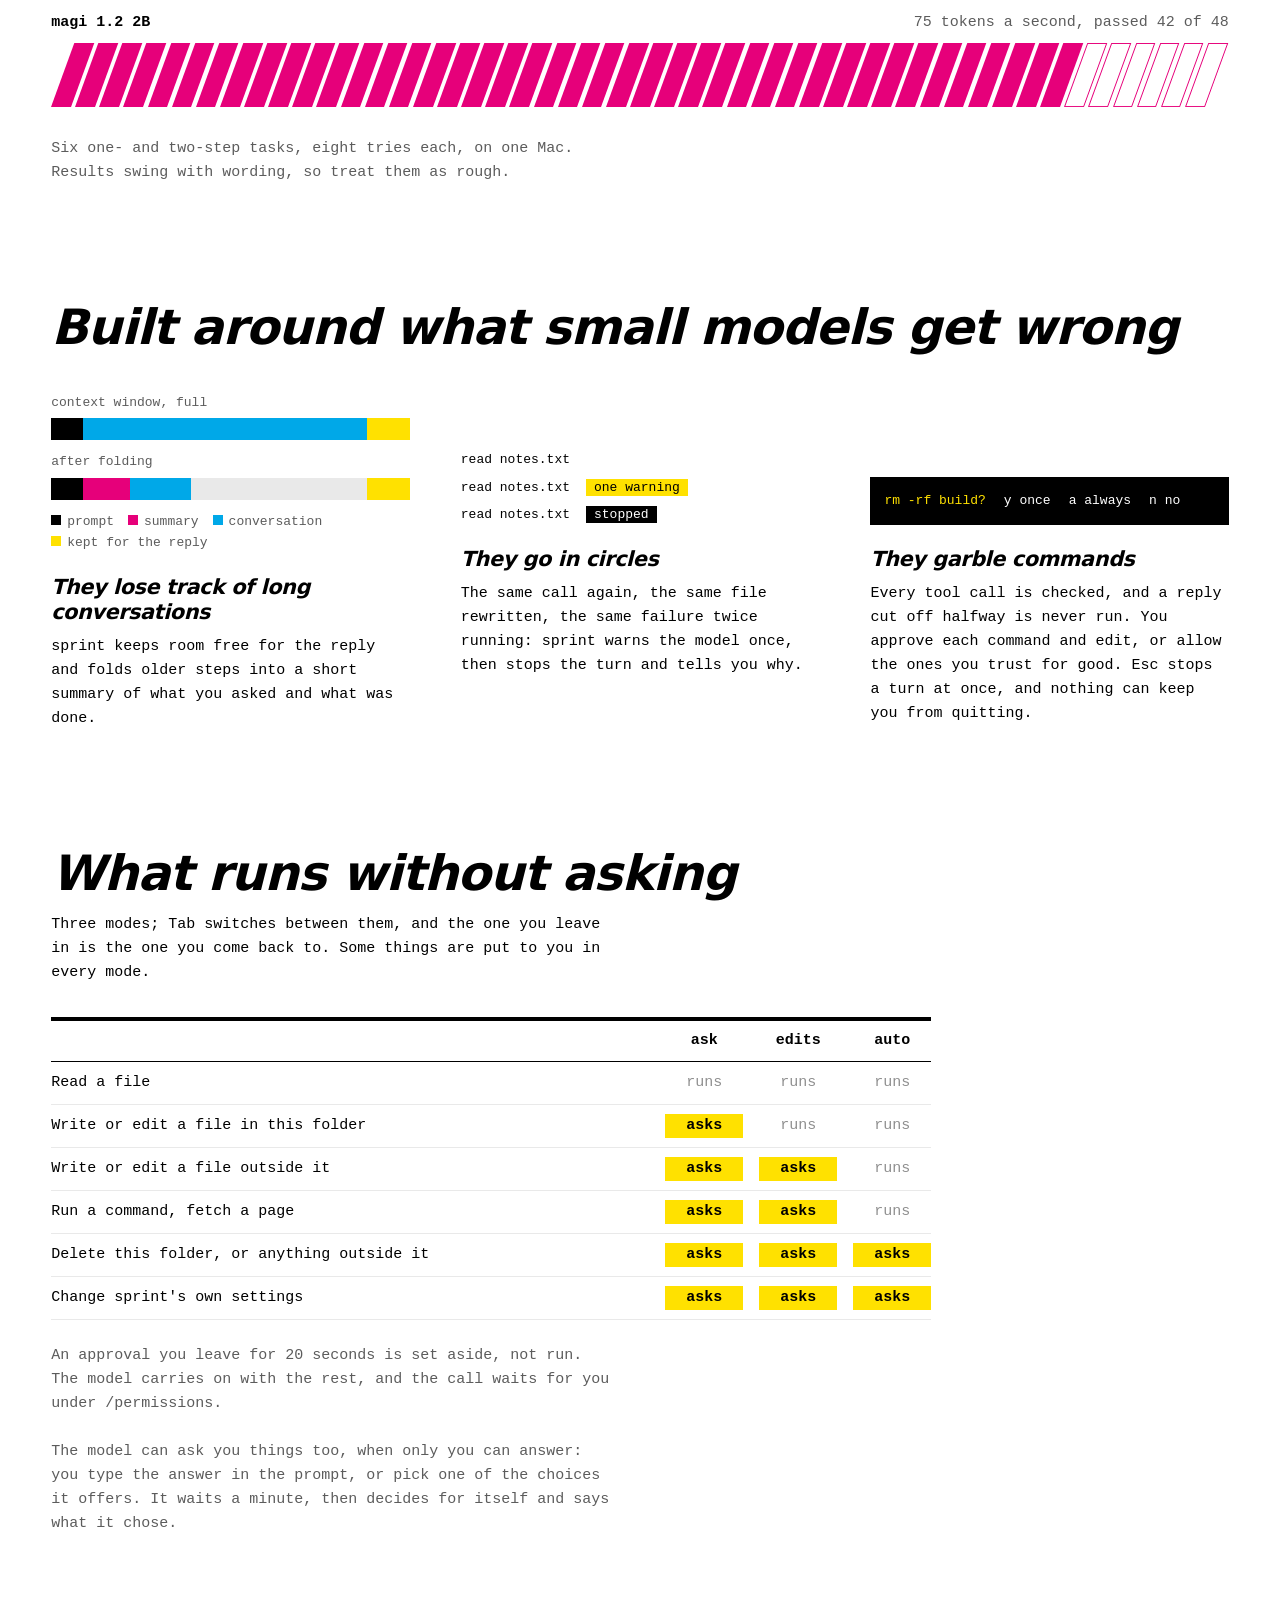
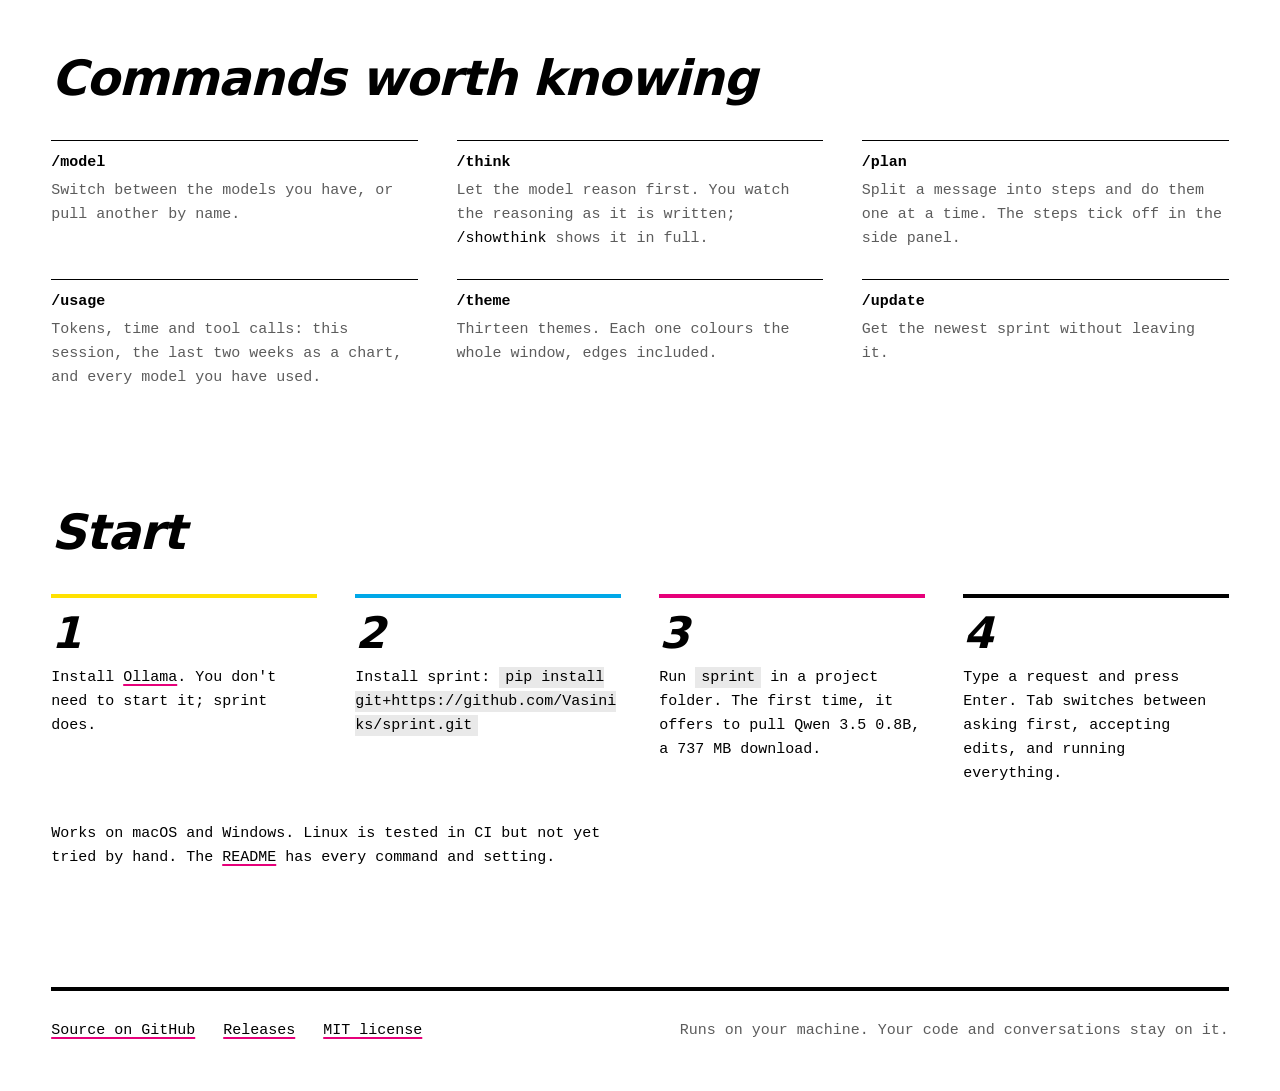
==== commit 5c15e62e: "Site: the model can ask you things too Co-Authored-By: Claude Fable 5.2 <noreply@anthropic.com>" ====
--- a/sitegen/page.html
+++ b/sitegen/page.html
@@ -367,7 +367,8 @@
     <div class="rr" role="row"><span role="rowheader">Delete this folder, or anything outside it</span><u role="cell">asks</u><u role="cell">asks</u><u role="cell">asks</u></div>
     <div class="rr" role="row"><span role="rowheader">Change sprint's own settings</span><u role="cell">asks</u><u role="cell">asks</u><u role="cell">asks</u></div>
   </div>
-  <p class="note">A question you leave for 20 seconds is set aside, not run. The model carries on with the rest, and the call waits for you under <code>/permissions</code>.</p>
+  <p class="note">An approval you leave for 20 seconds is set aside, not run. The model carries on with the rest, and the call waits for you under <code>/permissions</code>.</p>
+  <p class="note">The model can ask you things too, when only you can answer: you type the answer in the prompt, or pick one of the choices it offers. It waits a minute, then decides for itself and says what it chose.</p>
 </section>
 
 <section id="commands">
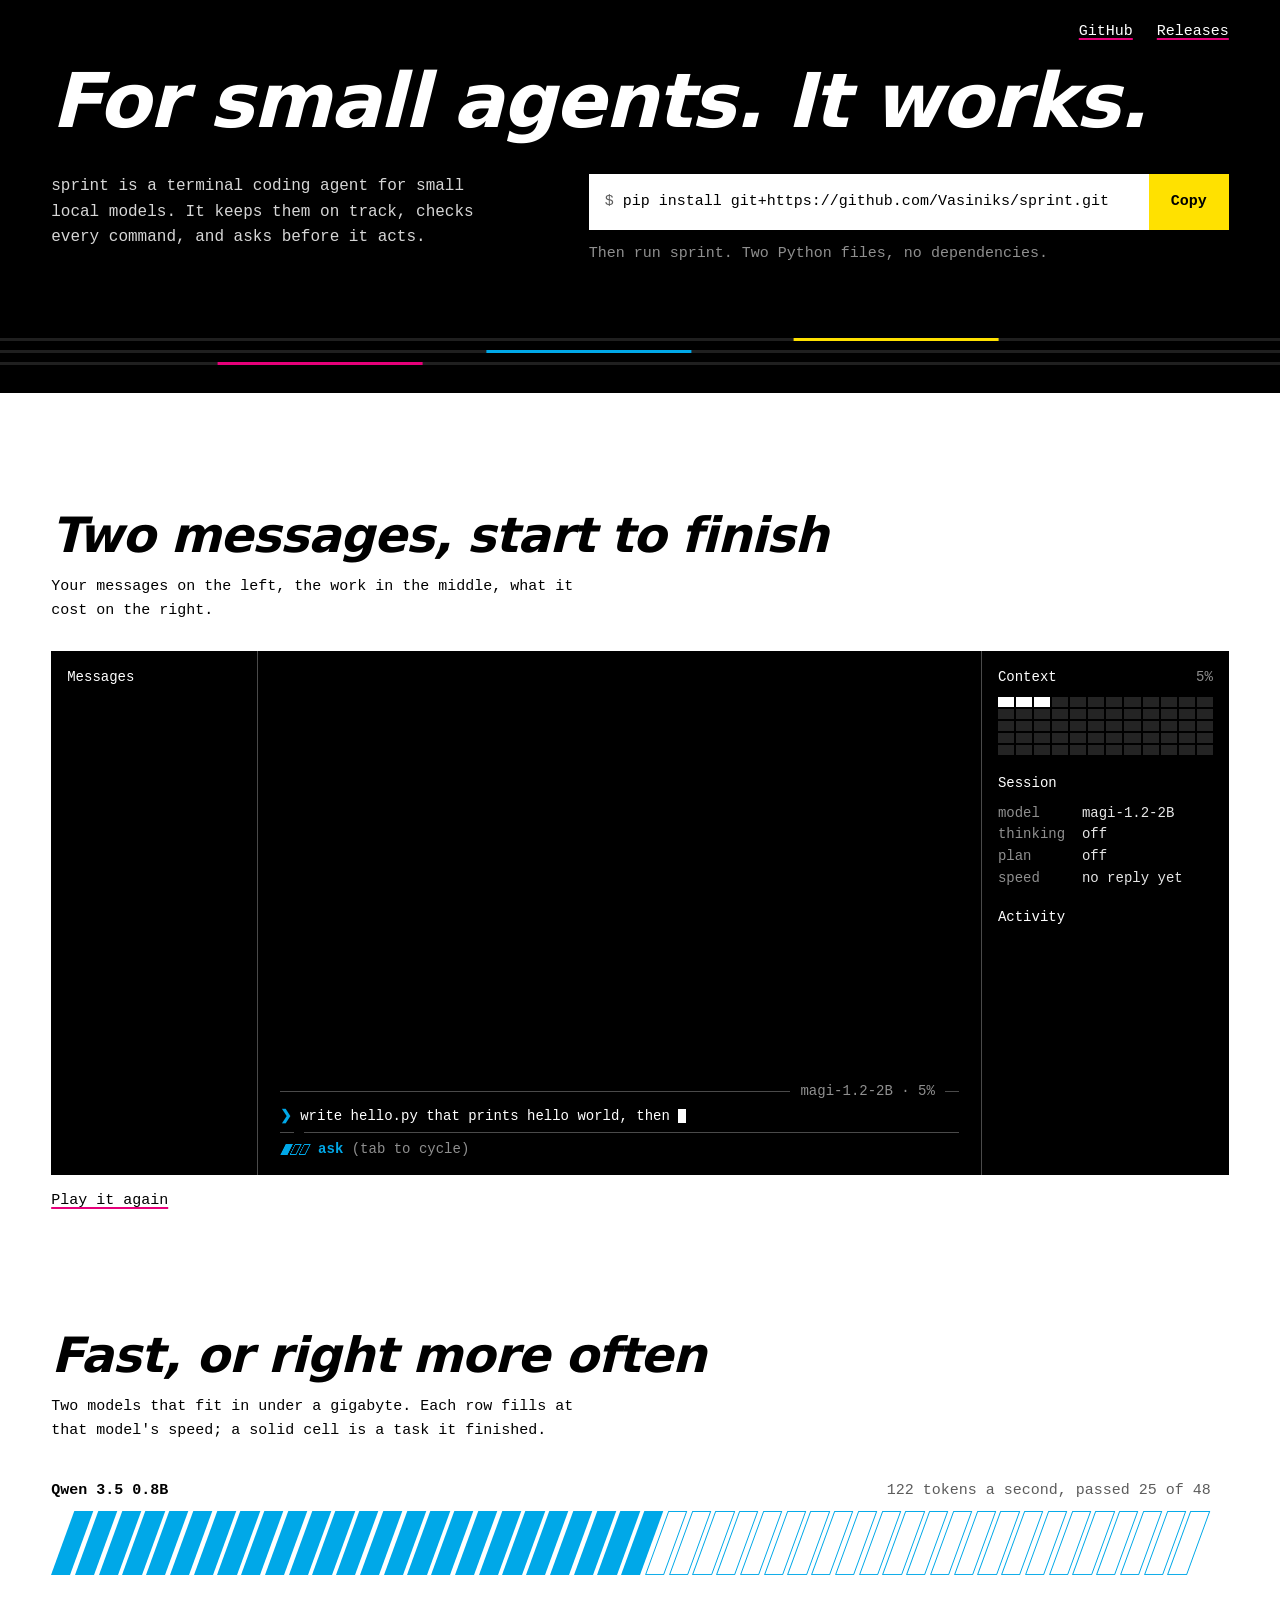
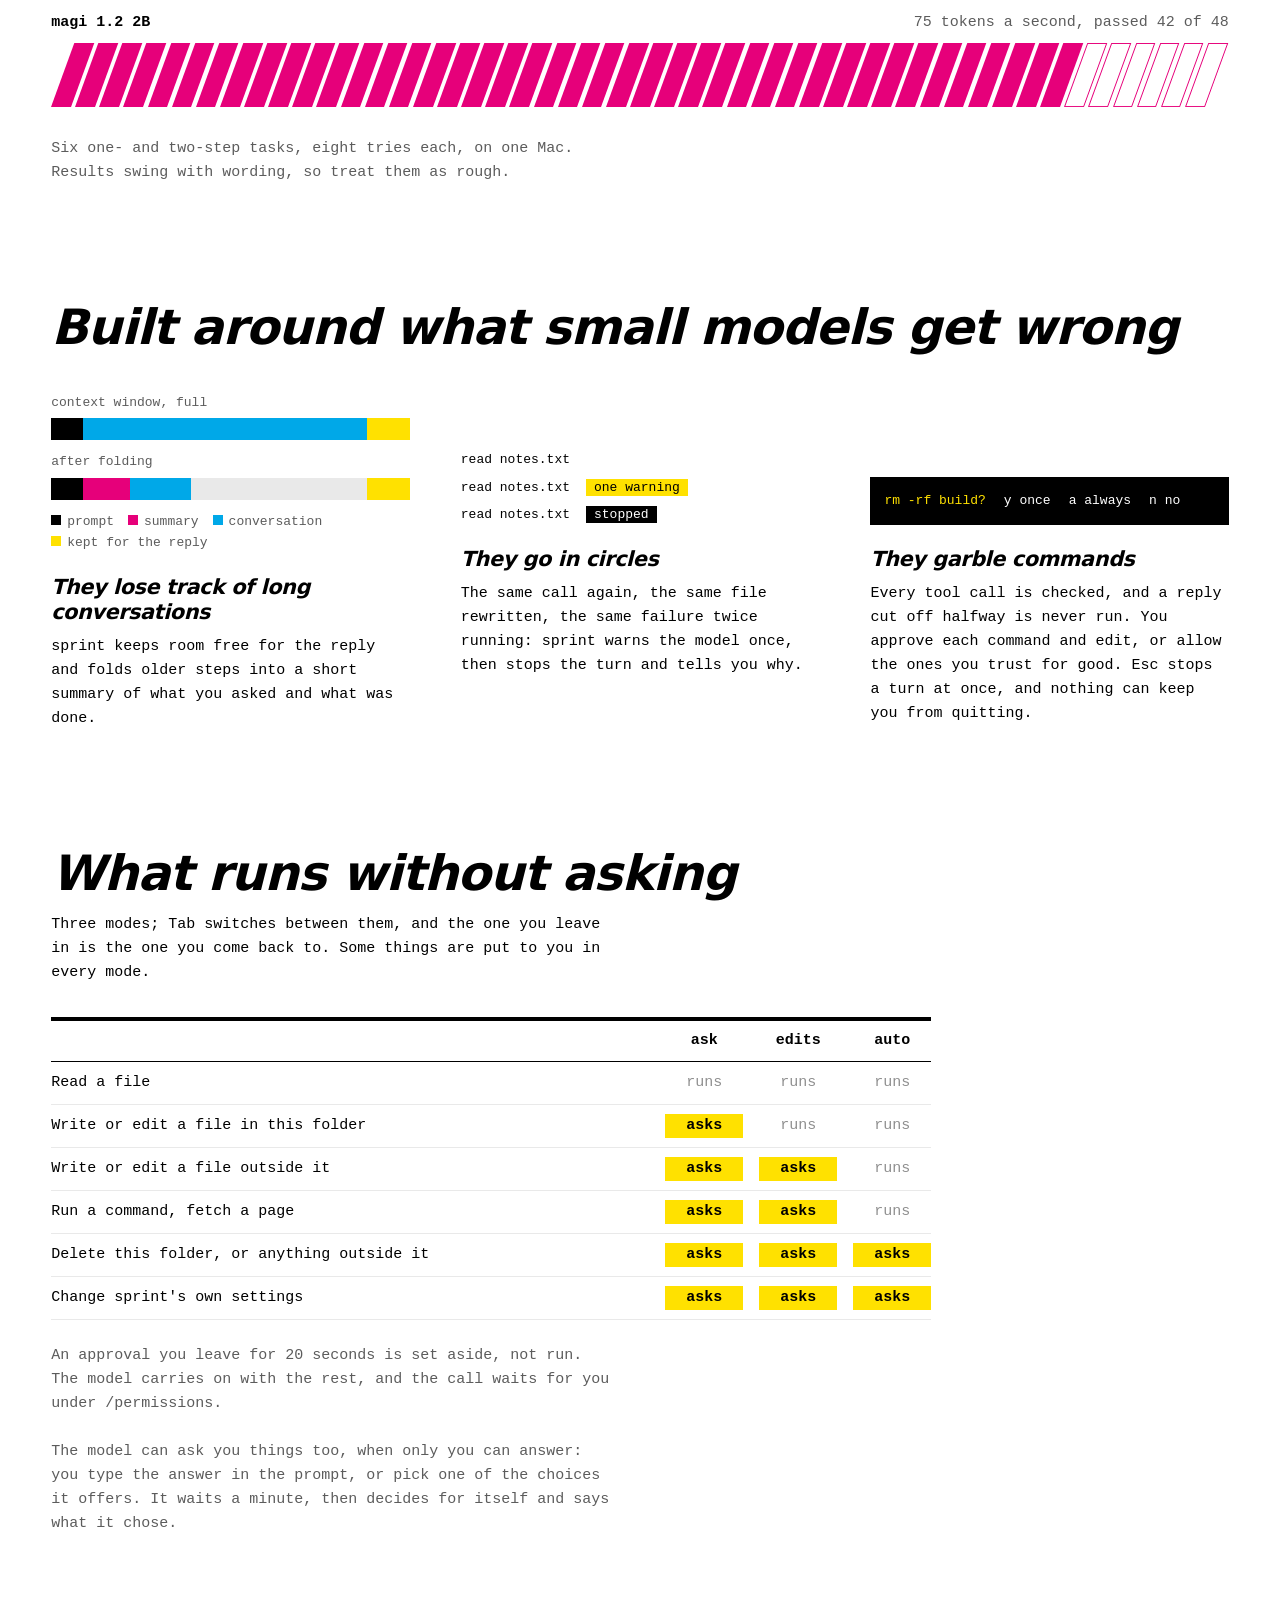
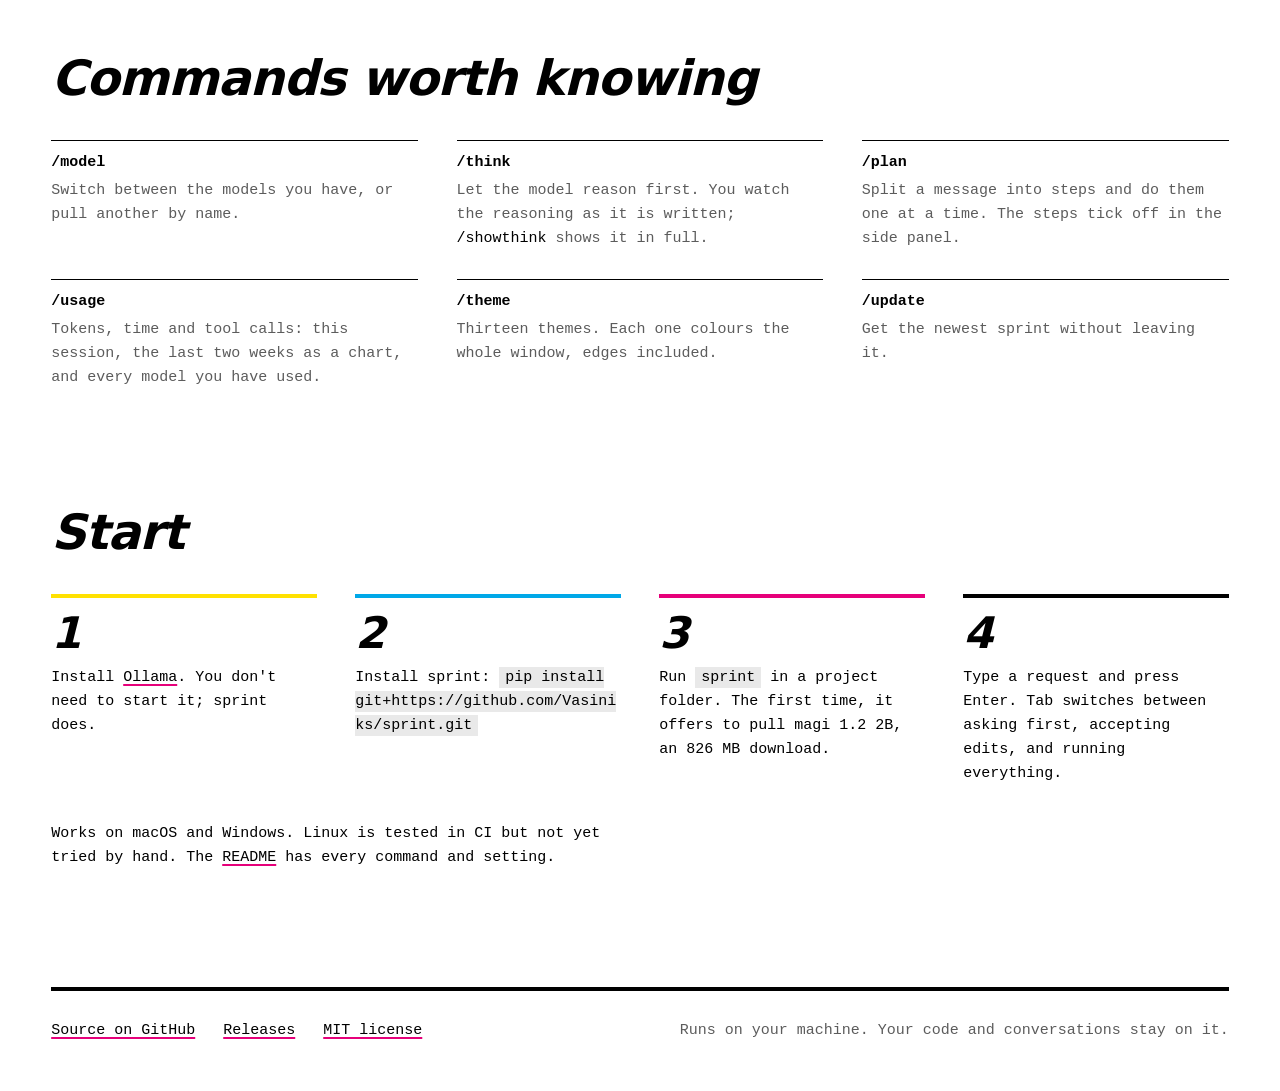
==== commit 2841bbc9: "Site: the first model is magi 1.2 2B, in the steps and in the demo Co-Authored-By: Claude Fable 5.2 " ====
--- a/sitegen/page.html
+++ b/sitegen/page.html
@@ -278,7 +278,7 @@
         <div class="cost">↑ 2.1k ↓ 190 tokens | 3s</div>
       </div>
       <div class="status"><div class="lap"><b><i></i><i></i><i></i><i></i></b></div><span>answering (<span id="secs">0</span>s | ↓ <span id="toks">0</span> tokens<span class="wide"> | medium effort</span>)</span></div>
-      <div class="rule over"><i></i><span id="meta">Qwen3.5-0.8B:Q4_K_M · 9%</span></div>
+      <div class="rule over"><i></i><span id="meta">magi-1.2-2B · 9%</span></div>
       <div class="line"><span class="gt">❯</span><span class="entry"><span id="typed"></span><span class="caret"></span><span class="hint">Ask anything…  / for commands  ! for shell</span></span></div>
       <div class="rule under"><i></i></div>
       <div class="modeline"><span class="icon" aria-hidden="true"><i class="on"></i><i></i><i></i></span><span id="mode">ask</span><span> (tab to cycle)</span></div>
@@ -288,10 +288,10 @@
       <div class="grid" id="grid"></div>
       <h4>Session</h4>
       <dl class="sess">
-        <dt>model</dt><dd>Qwen3.5-0.8B</dd>
+        <dt>model</dt><dd>magi-1.2-2B</dd>
         <dt>thinking</dt><dd>off</dd>
         <dt>plan</dt><dd>off</dd>
-        <dt>speed</dt><dd id="spd">122 tok/s</dd>
+        <dt>speed</dt><dd id="spd">75 tok/s</dd>
       </dl>
       <h4>Activity</h4>
       <ul class="acts" id="acts">
@@ -388,7 +388,7 @@
   <ol class="steps">
     <li>Install <a href="https://ollama.com">Ollama</a>. You don't need to start it; sprint does.</li>
     <li>Install sprint: <code>pip install git+https://github.com/Vasiniks/sprint.git</code></li>
-    <li>Run <code>sprint</code> in a project folder. The first time, it offers to pull Qwen 3.5 0.8B, a 737 MB download.</li>
+    <li>Run <code>sprint</code> in a project folder. The first time, it offers to pull magi 1.2 2B, an 826 MB download.</li>
     <li>Type a request and press Enter. Tab switches between asking first, accepting edits, and running everything.</li>
   </ol>
   <p>Works on macOS and Windows. Linux is tested in CI but not yet tried by hand. The <a href="https://github.com/Vasiniks/sprint#readme">README</a> has every command and setting.</p>
@@ -425,7 +425,7 @@
   // the screen
   const term = $('term'), talk = $('talk'), typed = $('typed'), meta = $('meta');
   const hist = $('hist'), acts = $('acts'), grid = $('grid');
-  const MODEL = 'Qwen3.5-0.8B:Q4_K_M';
+  const MODEL = 'magi-1.2-2B';
   for (let n = 0; n < 60; n++) grid.append(document.createElement('i'));
   const fill = pct => {  // 60 cells: the first three are the system prompt
     [...grid.children].forEach((c, n) => c.className = n < 3 ? 'sys' : n < Math.round(pct * .6) ? 'used' : '');
@@ -437,7 +437,7 @@
   let began = 0, last = 0, toks = 0, talking = false, clock = 0;
   const tick = () => {
     const now = performance.now();
-    if (talking) toks += (now - last) * .122;
+    if (talking) toks += (now - last) * .075;
     last = now;
     $('secs').textContent = Math.floor((now - began) / 1000); $('toks').textContent = Math.round(toks);
   };
@@ -481,7 +481,7 @@
     await wait(600, id);
     await type(add('say'), text, 11, id);
     tick(); busy(false);
-    add('cost').textContent = '↑ ' + up + ' ↓ ' + $('toks').textContent + ' tokens | ' + $('secs').textContent + 's'; took.textContent = cost + ', ' + $('secs').textContent + 's'; $('spd').textContent = '122 tok/s';
+    add('cost').textContent = '↑ ' + up + ' ↓ ' + $('toks').textContent + ' tokens | ' + $('secs').textContent + 's'; took.textContent = cost + ', ' + $('secs').textContent + 's'; $('spd').textContent = '75 tok/s';
   };
   async function play() {
     const id = ++run;
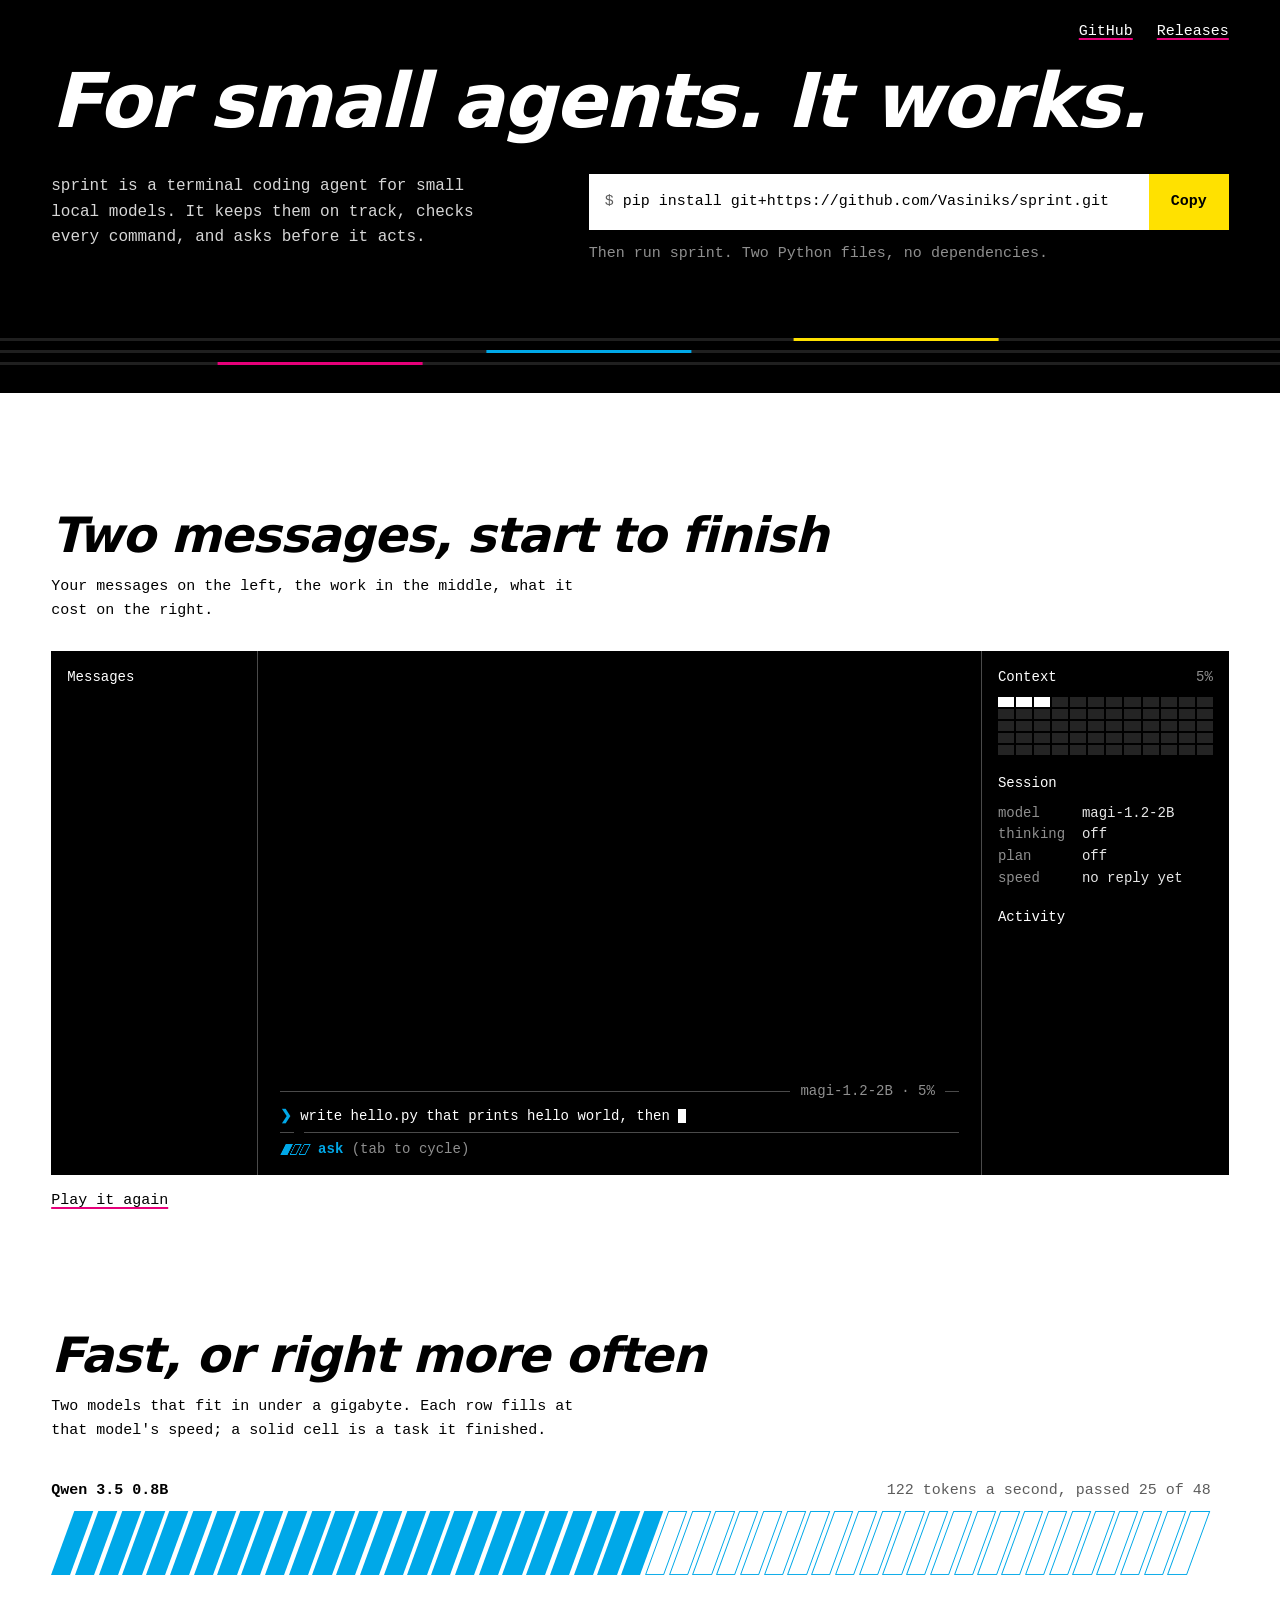
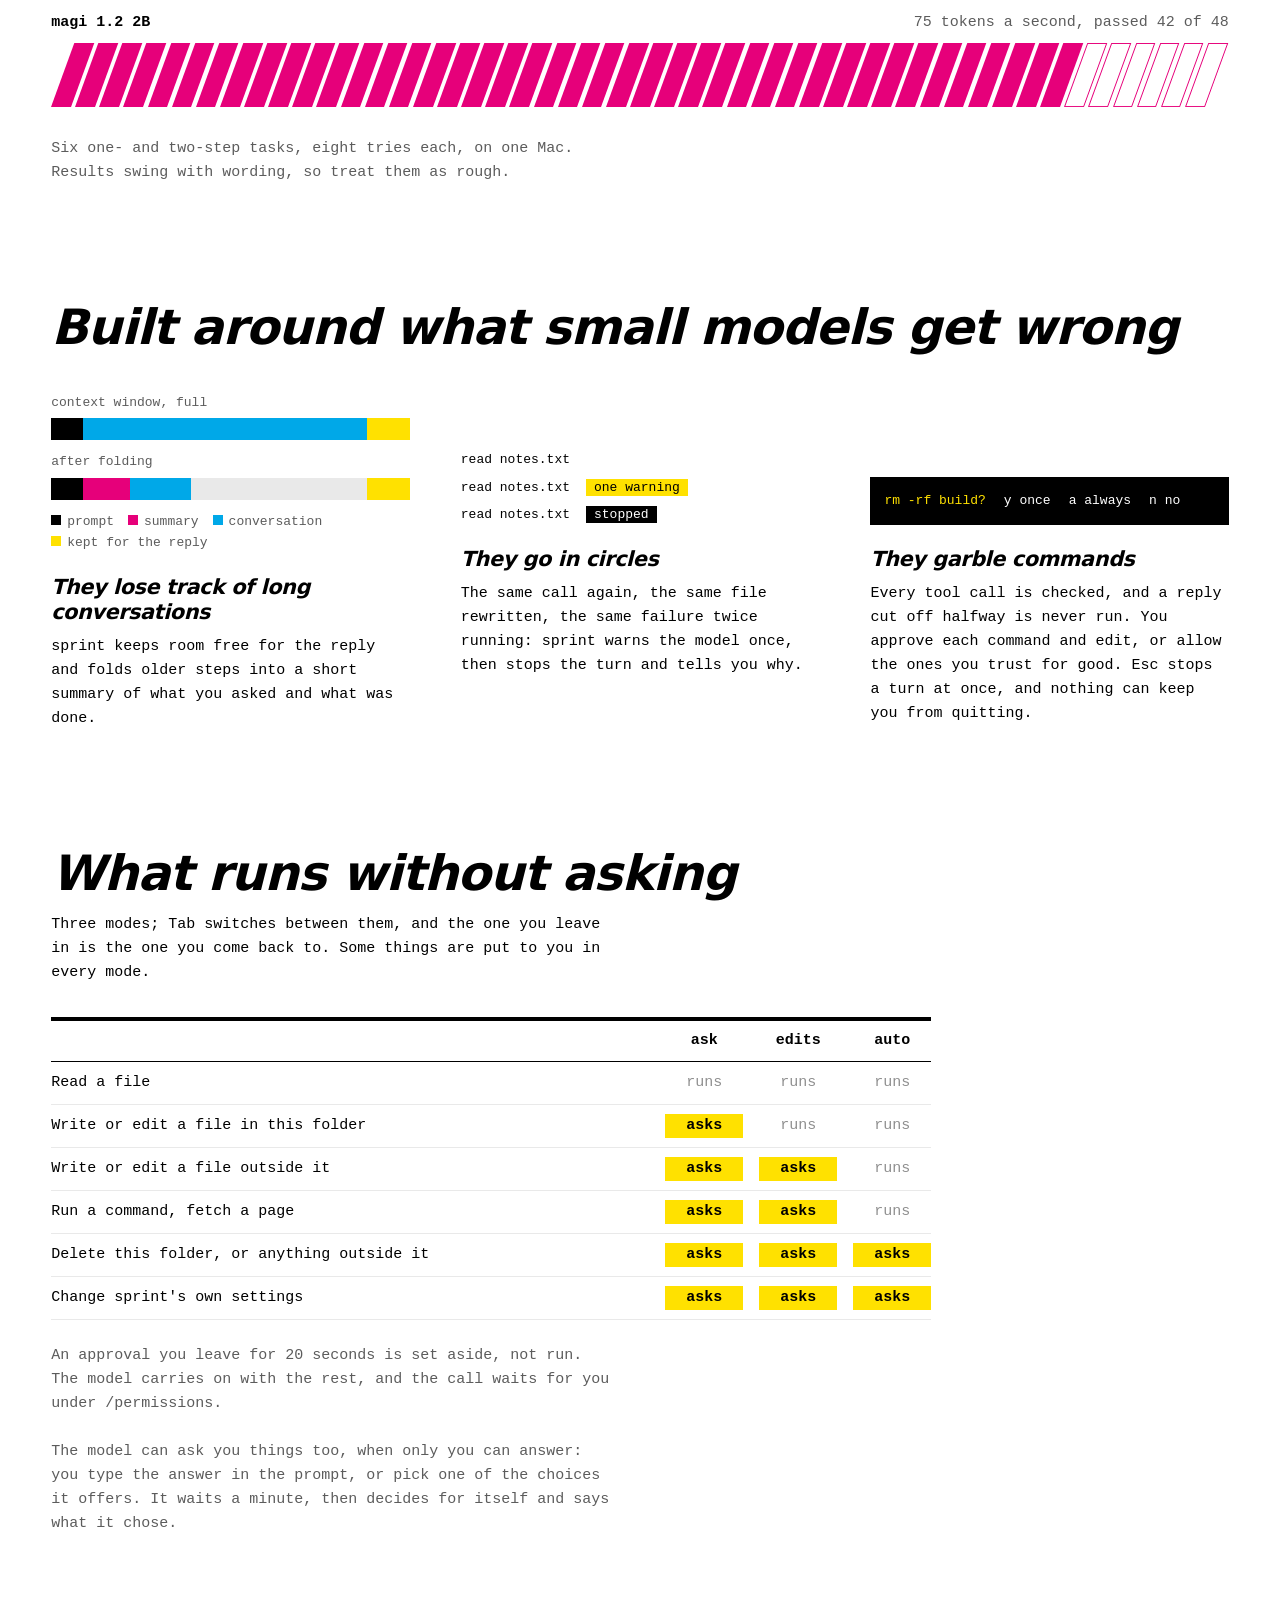
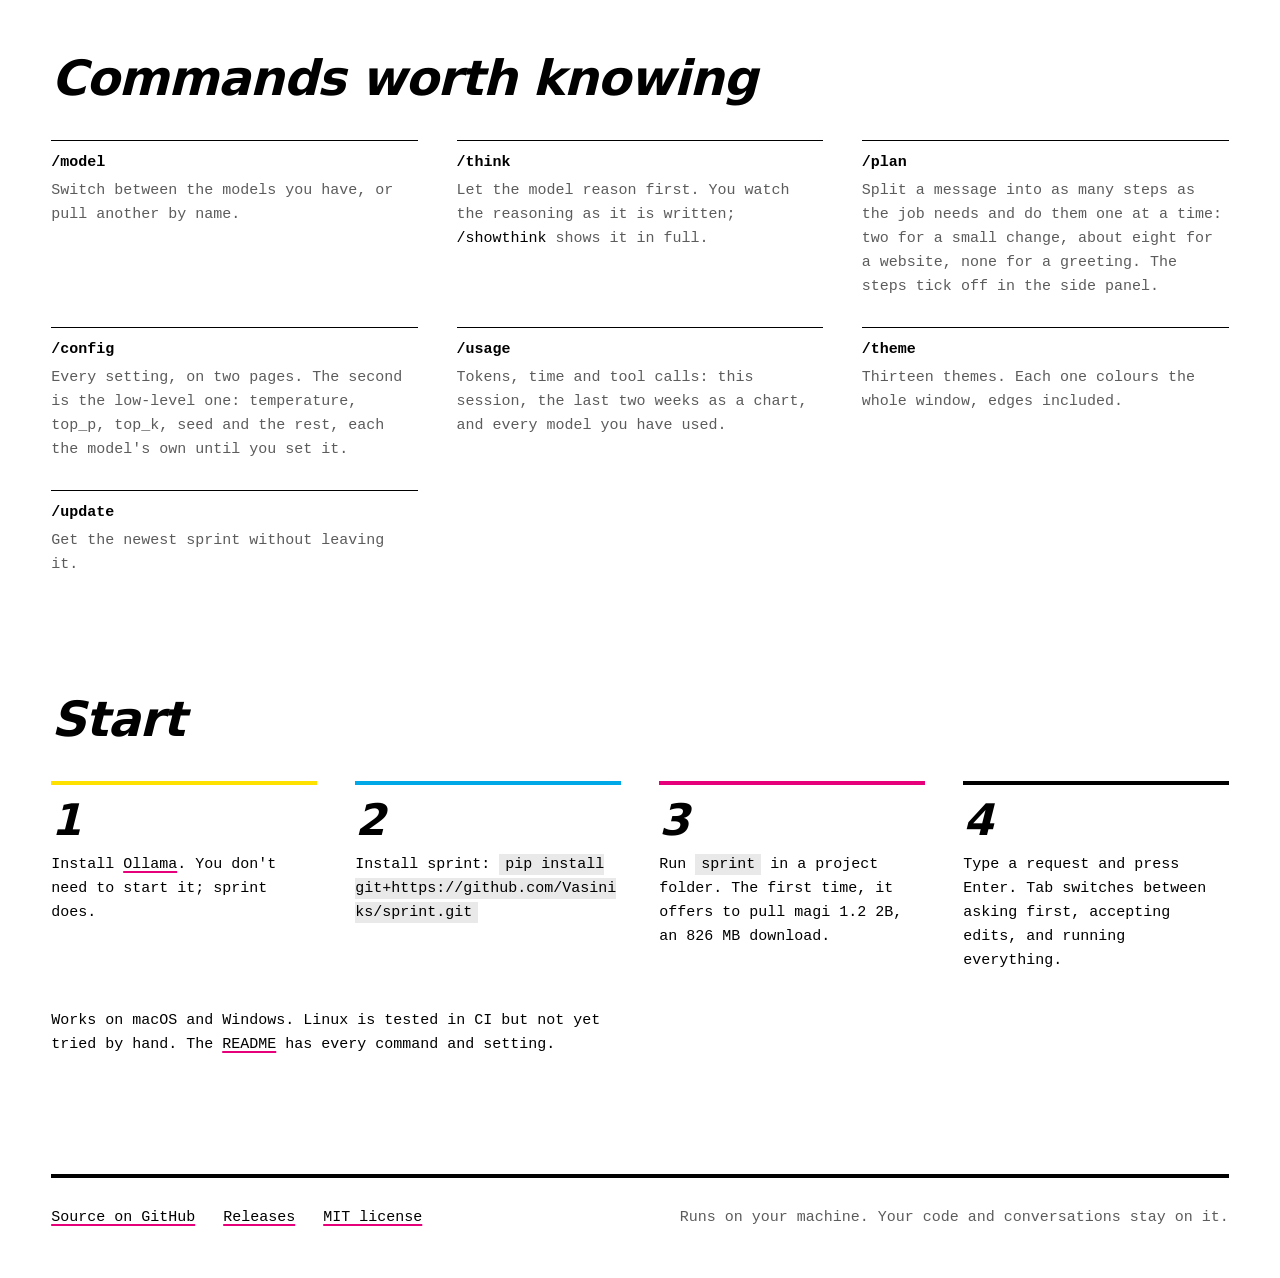
==== commit 84cf2d43: "Site: plans as long as the job, and the settings' second page Co-Authored-By: Claude Fable 5.2 <nore" ====
--- a/sitegen/page.html
+++ b/sitegen/page.html
@@ -376,7 +376,8 @@
   <dl class="cmds">
     <div><dt>/model</dt><dd>Switch between the models you have, or pull another by name.</dd></div>
     <div><dt>/think</dt><dd>Let the model reason first. You watch the reasoning as it is written; <code>/showthink</code> shows it in full.</dd></div>
-    <div><dt>/plan</dt><dd>Split a message into steps and do them one at a time. The steps tick off in the side panel.</dd></div>
+    <div><dt>/plan</dt><dd>Split a message into as many steps as the job needs and do them one at a time: two for a small change, about eight for a website, none for a greeting. The steps tick off in the side panel.</dd></div>
+    <div><dt>/config</dt><dd>Every setting, on two pages. The second is the low-level one: temperature, top_p, top_k, seed and the rest, each the model's own until you set it.</dd></div>
     <div><dt>/usage</dt><dd>Tokens, time and tool calls: this session, the last two weeks as a chart, and every model you have used.</dd></div>
     <div><dt>/theme</dt><dd>Thirteen themes. Each one colours the whole window, edges included.</dd></div>
     <div><dt>/update</dt><dd>Get the newest sprint without leaving it.</dd></div>
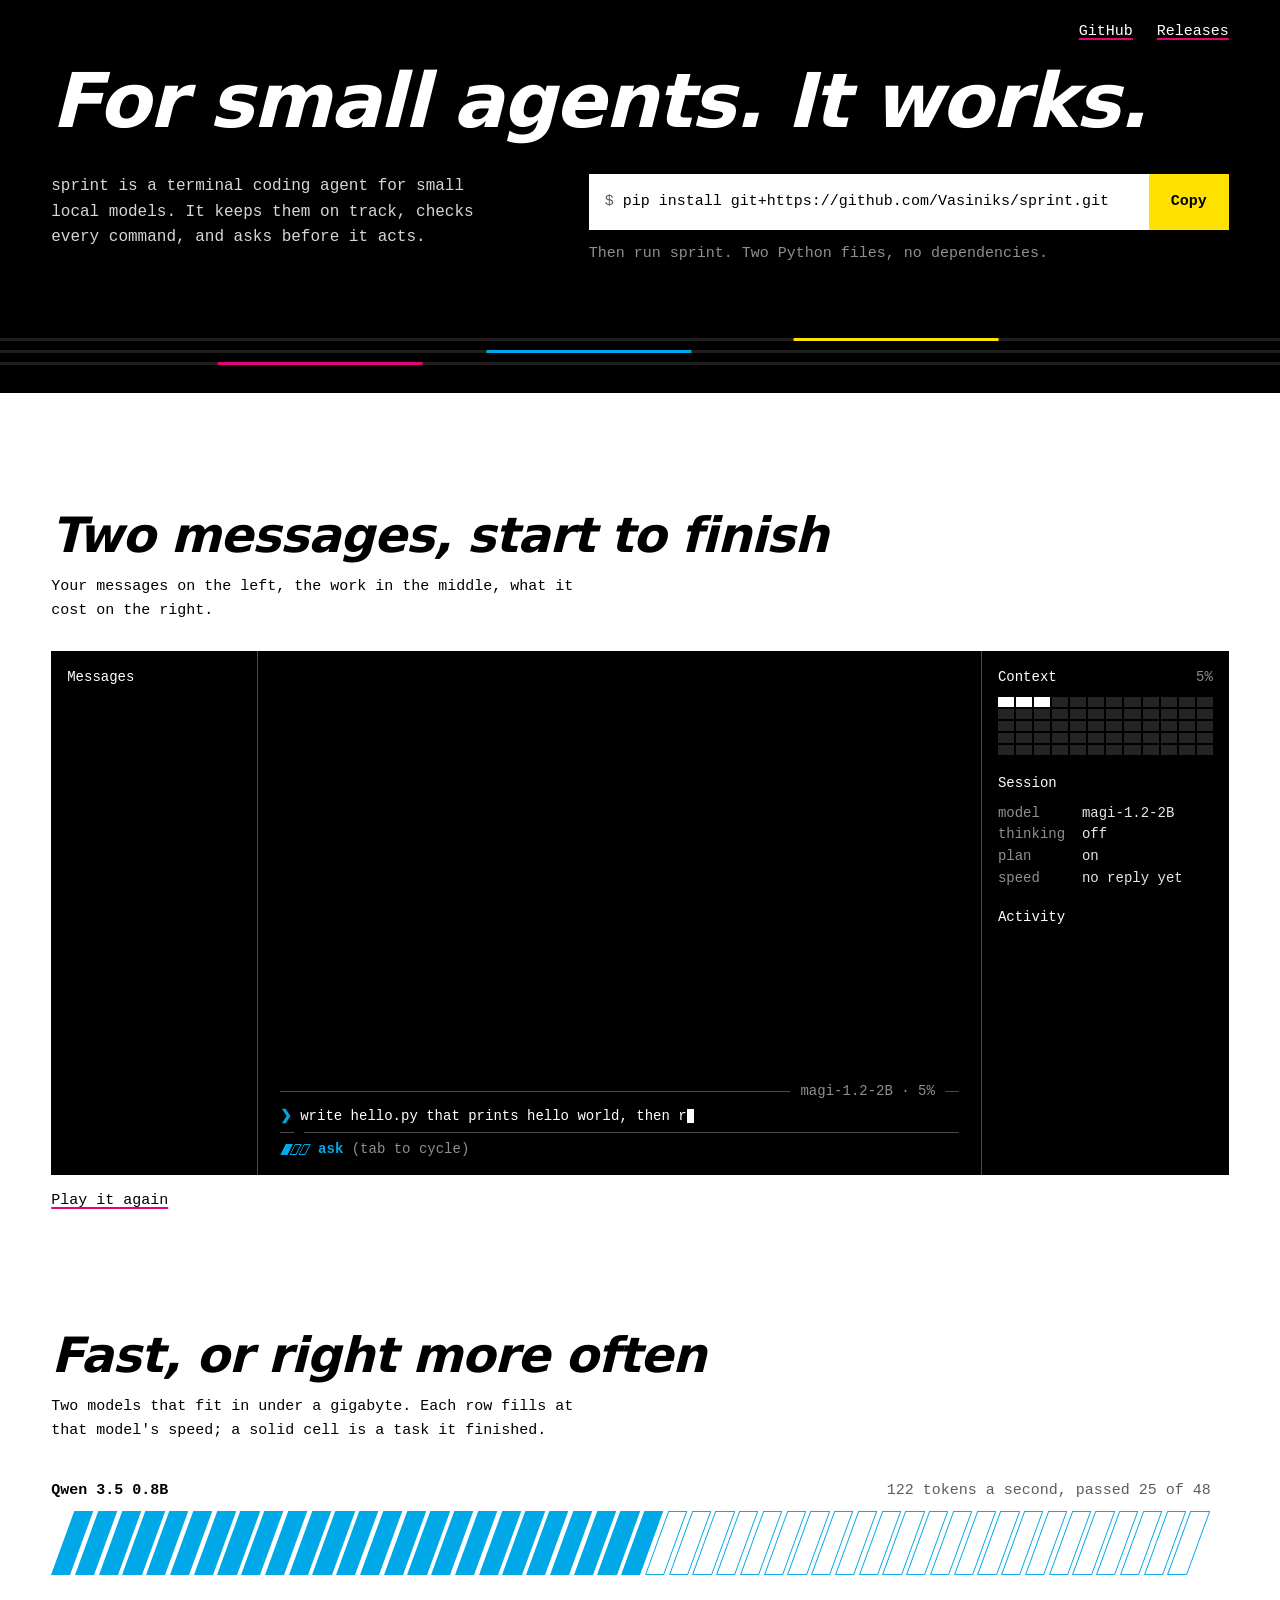
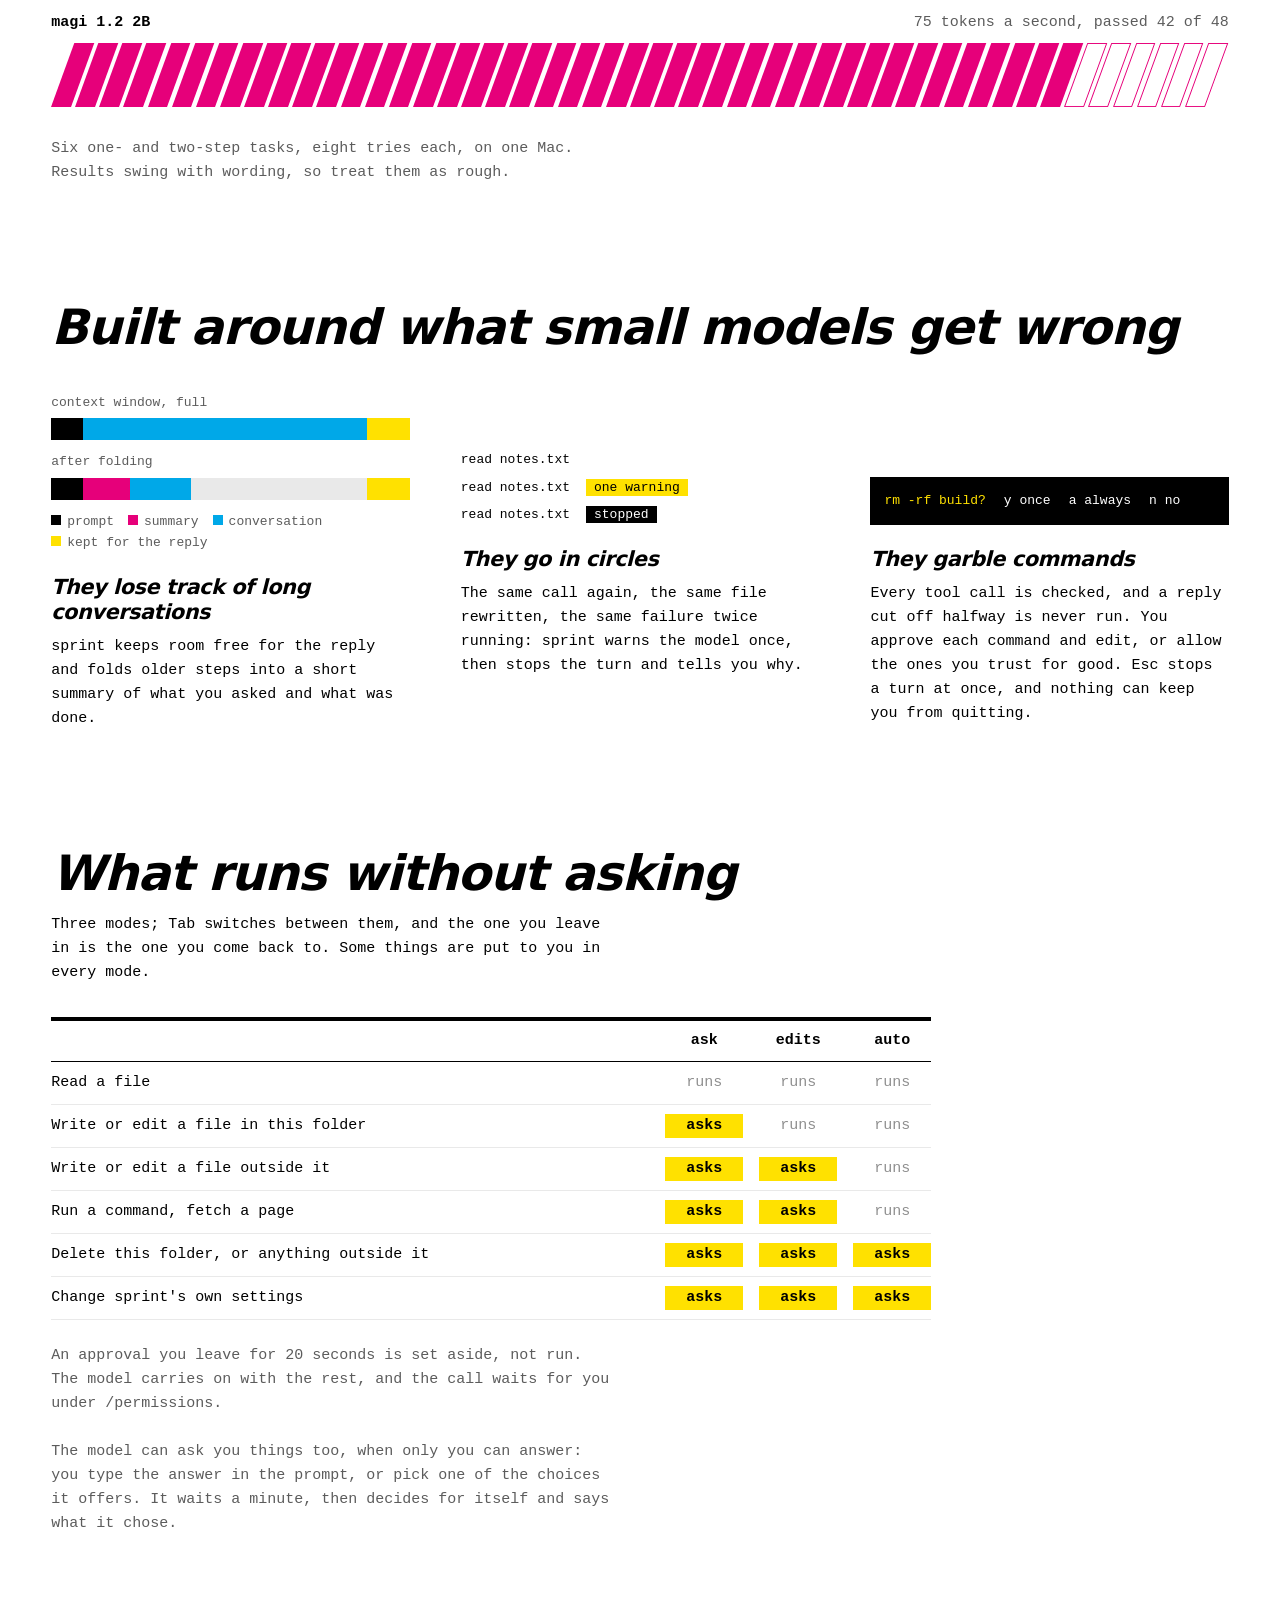
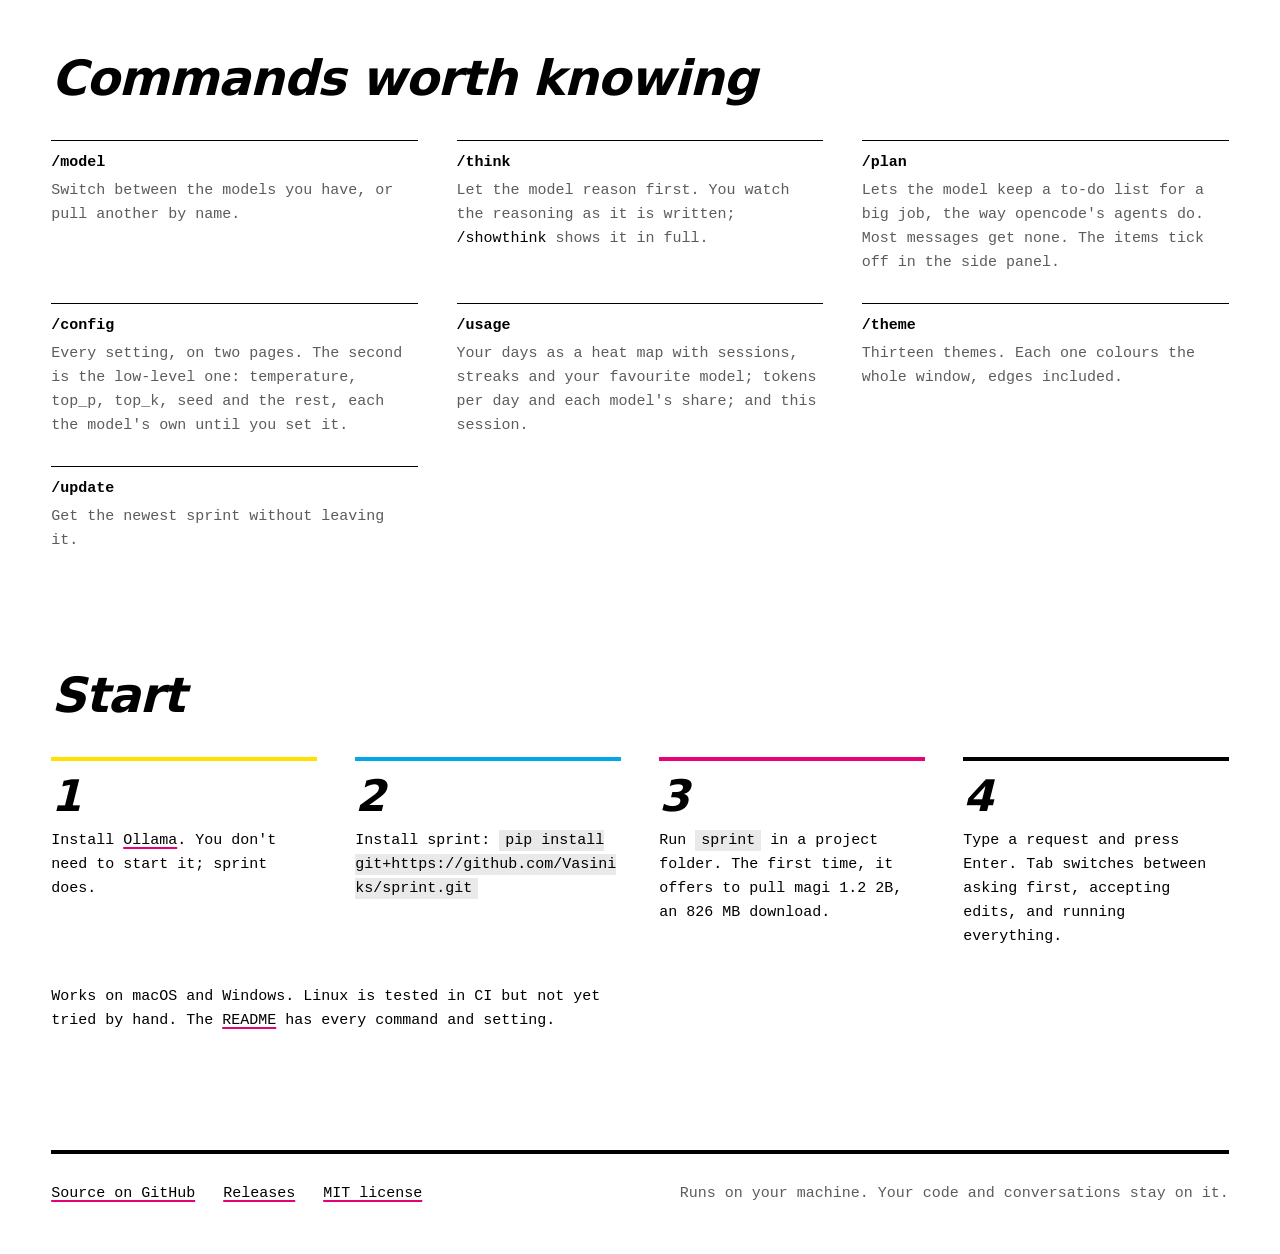
==== commit 87925f52: "Site: the to-do list and the new usage screen Co-Authored-By: Claude Fable 5.2 <noreply@anthropic.co" ====
--- a/sitegen/page.html
+++ b/sitegen/page.html
@@ -290,7 +290,7 @@
       <dl class="sess">
         <dt>model</dt><dd>magi-1.2-2B</dd>
         <dt>thinking</dt><dd>off</dd>
-        <dt>plan</dt><dd>off</dd>
+        <dt>plan</dt><dd>on</dd>
         <dt>speed</dt><dd id="spd">75 tok/s</dd>
       </dl>
       <h4>Activity</h4>
@@ -376,9 +376,9 @@
   <dl class="cmds">
     <div><dt>/model</dt><dd>Switch between the models you have, or pull another by name.</dd></div>
     <div><dt>/think</dt><dd>Let the model reason first. You watch the reasoning as it is written; <code>/showthink</code> shows it in full.</dd></div>
-    <div><dt>/plan</dt><dd>Split a message into as many steps as the job needs and do them one at a time: two for a small change, about eight for a website, none for a greeting. The steps tick off in the side panel.</dd></div>
+    <div><dt>/plan</dt><dd>Lets the model keep a to-do list for a big job, the way opencode's agents do. Most messages get none. The items tick off in the side panel.</dd></div>
     <div><dt>/config</dt><dd>Every setting, on two pages. The second is the low-level one: temperature, top_p, top_k, seed and the rest, each the model's own until you set it.</dd></div>
-    <div><dt>/usage</dt><dd>Tokens, time and tool calls: this session, the last two weeks as a chart, and every model you have used.</dd></div>
+    <div><dt>/usage</dt><dd>Your days as a heat map with sessions, streaks and your favourite model; tokens per day and each model's share; and this session.</dd></div>
     <div><dt>/theme</dt><dd>Thirteen themes. Each one colours the whole window, edges included.</dd></div>
     <div><dt>/update</dt><dd>Get the newest sprint without leaving it.</dd></div>
   </dl>
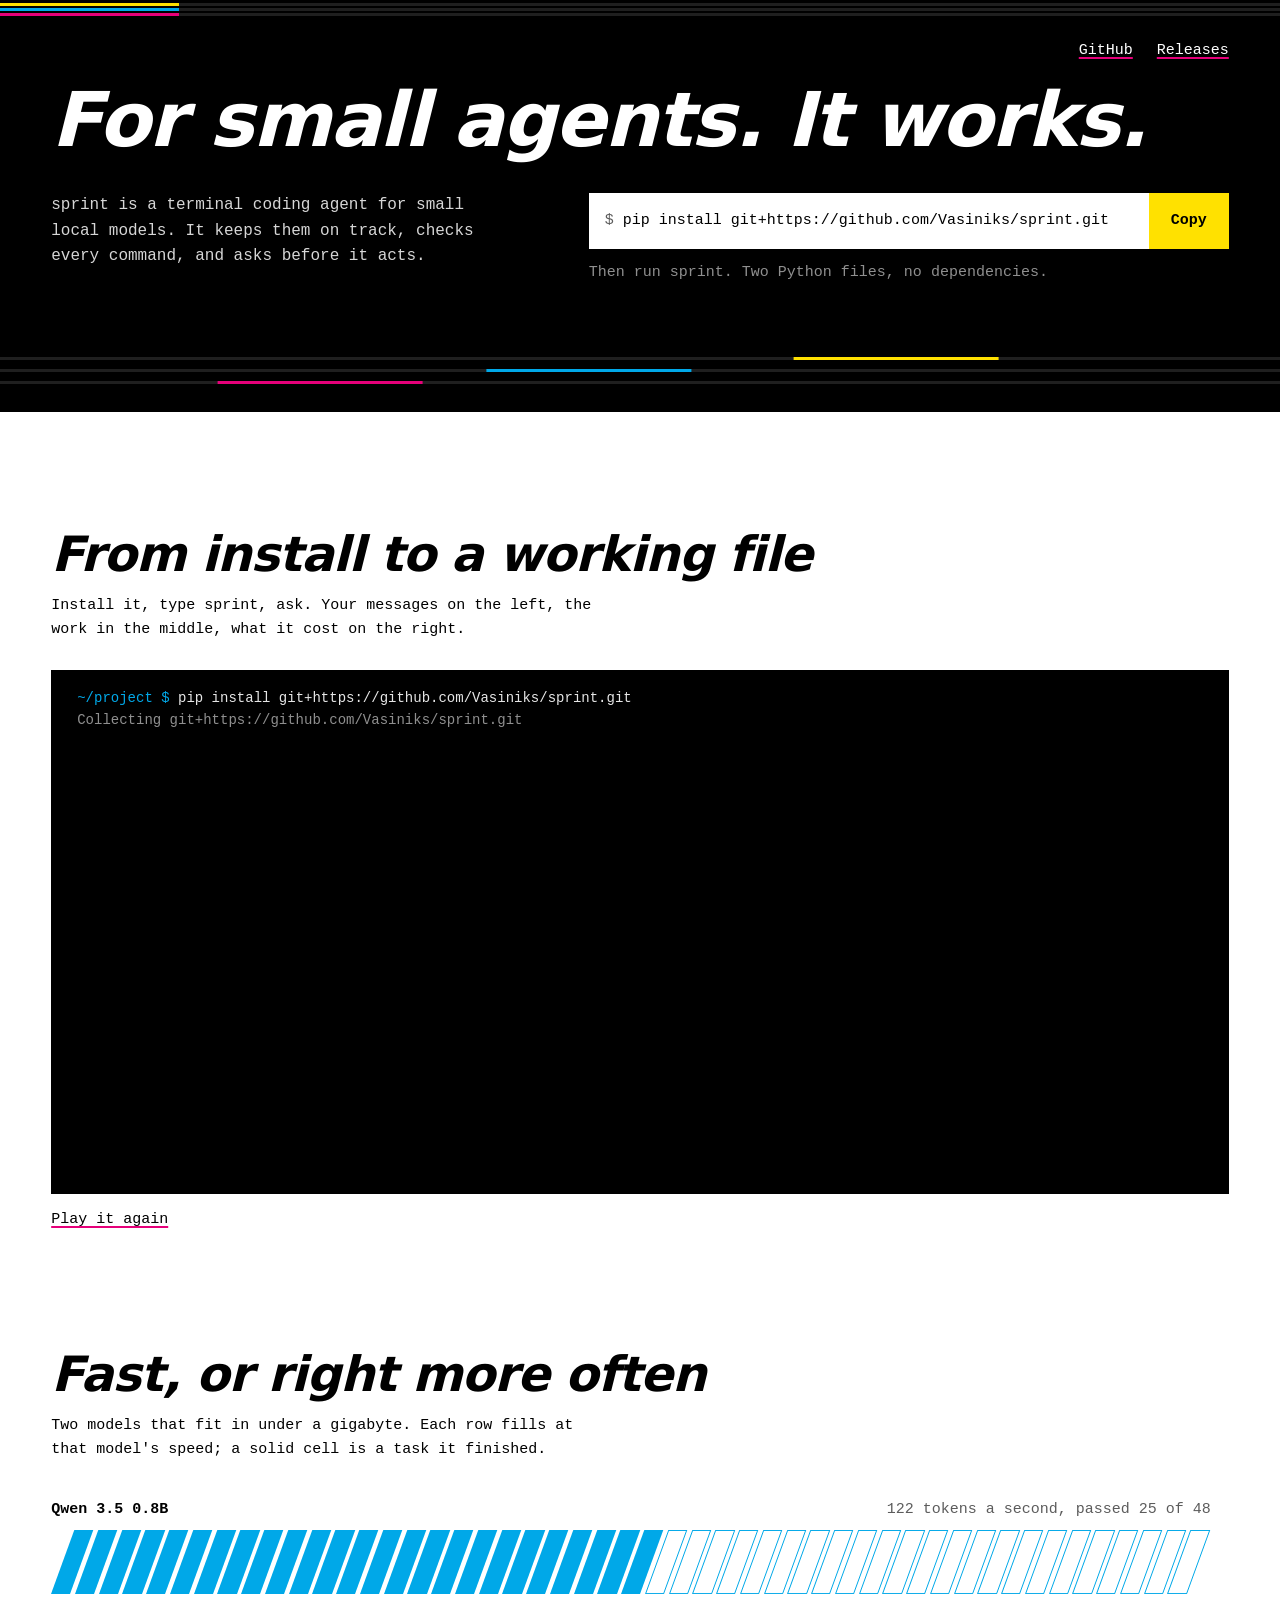
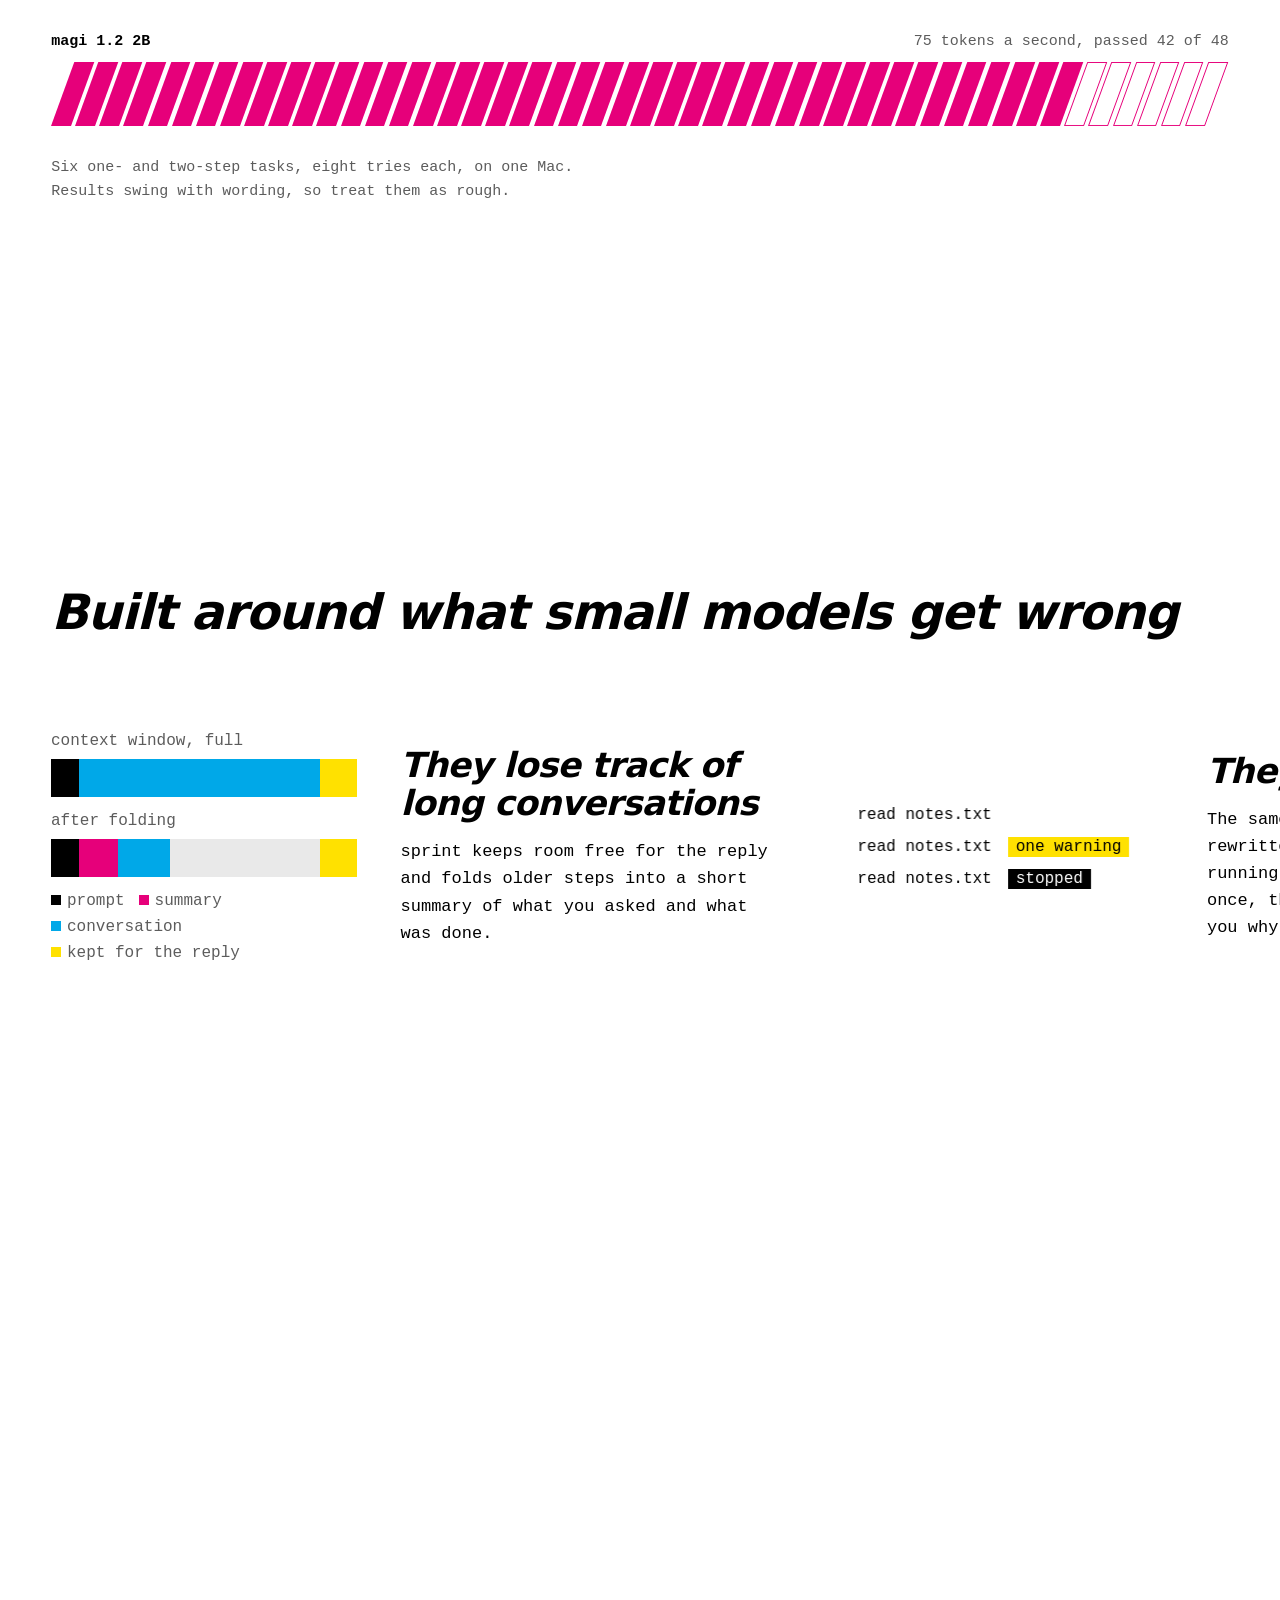
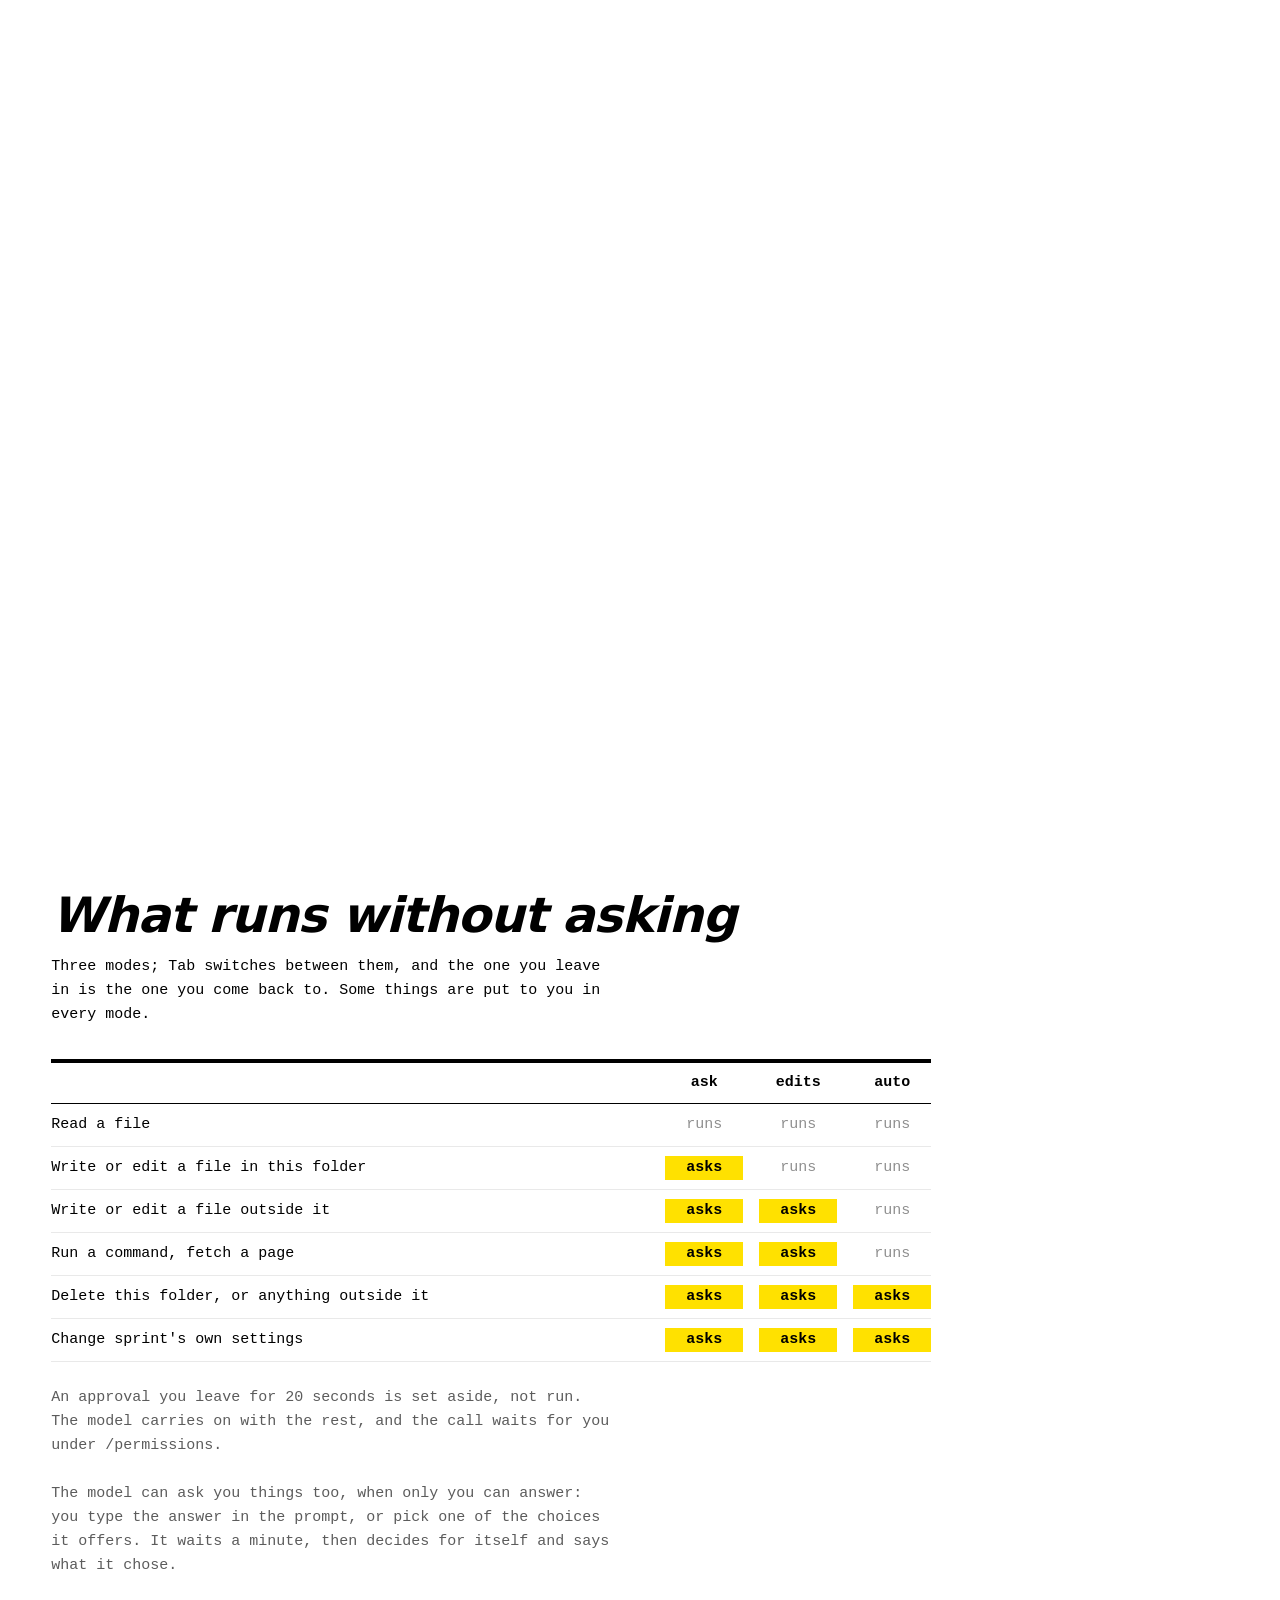
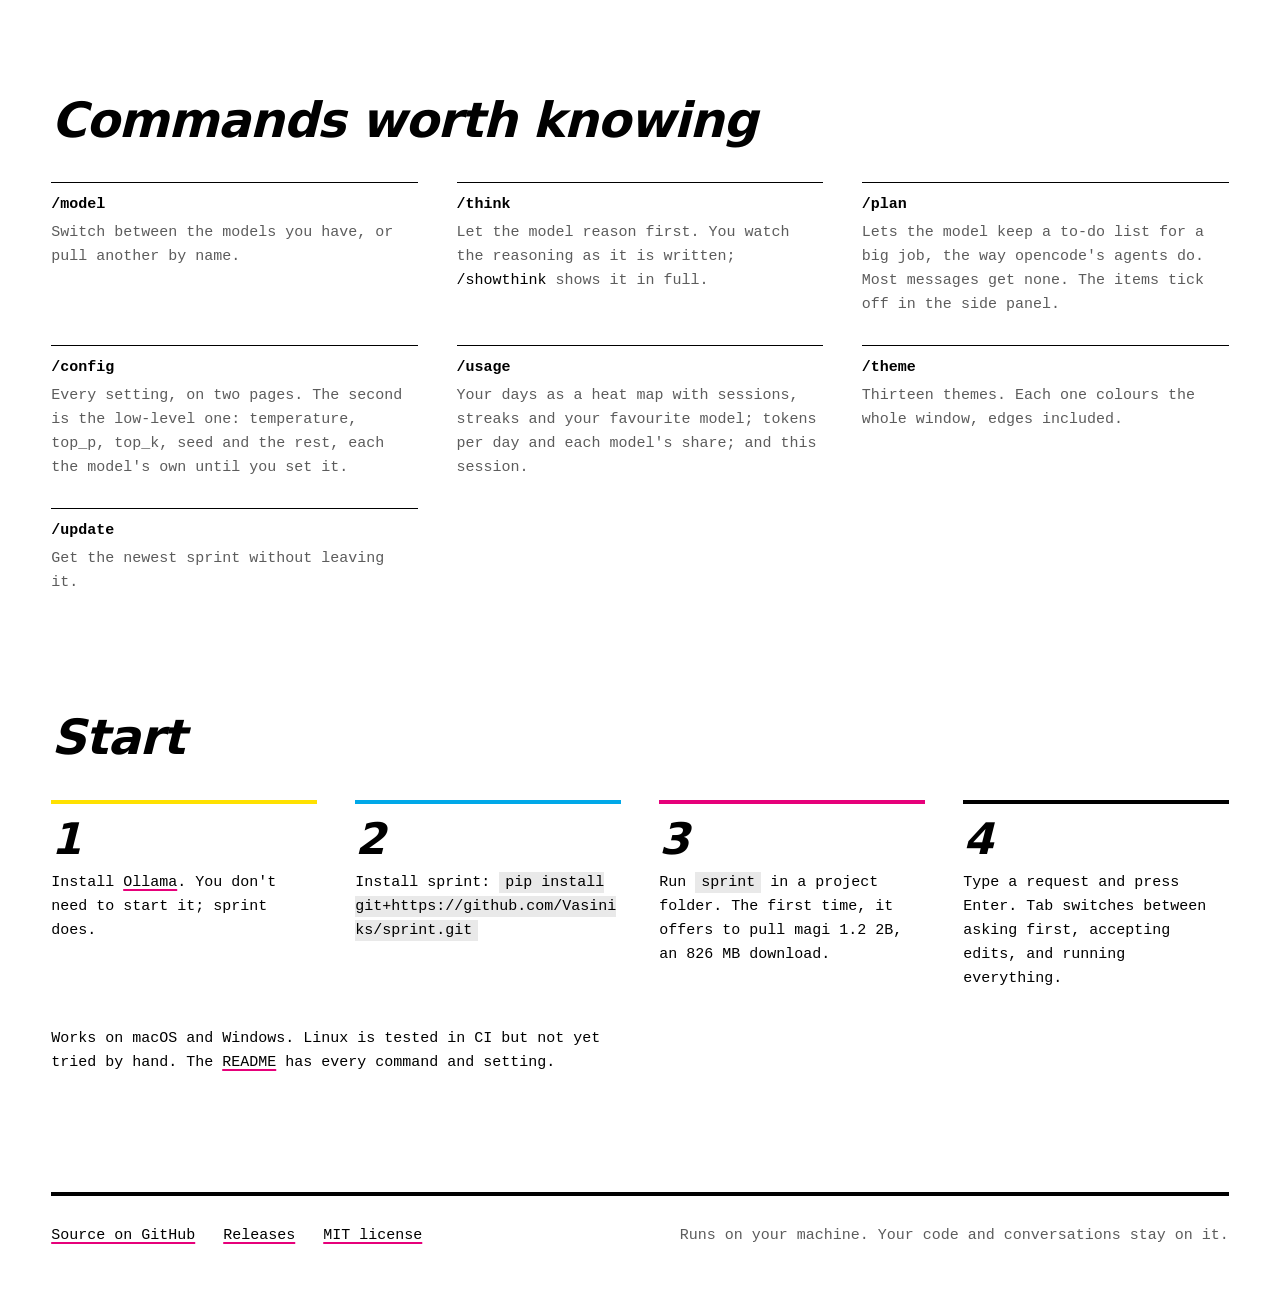
==== commit ee6cdecf: "Site: it moves for everyone, the demo starts at the install, and one section runs sideways - Every a" ====
--- a/sitegen/page.html
+++ b/sitegen/page.html
@@ -32,8 +32,15 @@
 h3 { font-size: 1.3rem; line-height: 1.2; }
 code { font: inherit; }
 
+/* the pace: three runners across the top of the window, each as far along its lane as you are down the page.
+   Yellow leads, magenta trails, and they finish level */
+.pace { position: fixed; inset: 0 0 auto 0; z-index: 20; display: grid; gap: 2px; padding: 3px 0; background: var(--ink); pointer-events: none; }
+.pace i { display: block; height: 3px; background: #1f1f1f; position: relative; overflow: hidden; }
+.pace i::after { content: ""; position: absolute; inset: 0 auto 0 0; width: 14vw; background: var(--tint); transform: translateX(calc(var(--p, 0) * 86vw)); }
+.pace i:nth-child(1) { --tint: var(--y); } .pace i:nth-child(2) { --tint: var(--c); } .pace i:nth-child(3) { --tint: var(--m); }
+
 /* hero: a black band the full width of the window */
-.hero { background: var(--ink); color: #fff; padding: 0 var(--gutter); overflow: hidden; }
+.hero { background: var(--ink); color: #fff; padding: 19px var(--gutter) 0; overflow: hidden; }
 .top { display: flex; align-items: center; justify-content: space-between; padding: 20px 0; }
 .top svg { width: 40px; height: auto; display: block; }
 .top nav { display: flex; gap: 24px; }
@@ -57,9 +64,22 @@
 main { padding: 0 var(--gutter); }
 section { padding-top: clamp(72px, 13vh, 144px); }
 section > h2 + p { margin-top: 14px; }
+/* a heading arrives the way the logo does: at a run from the left, three lines of colour trailing, drawn in as it stops */
+h2 { position: relative; }
+h2::before { content: ""; position: absolute; right: calc(100% + 14px); top: .22em; width: 100vw; height: .6em; transform: scaleX(0); transform-origin: 100% 50%;
+  background: linear-gradient(var(--y) 0 26%, transparent 26% 37%, var(--c) 37% 63%, transparent 63% 74%, var(--m) 74%); }
 
 /* the screen: three panels, like the app */
-.tui { margin-top: 28px; background: var(--ink); color: #e6e6e6; font-size: 14px; line-height: 1.55; display: grid; grid-template-columns: minmax(180px, 2fr) minmax(0, 7fr) minmax(200px, 2.4fr); }
+.tui { position: relative; margin-top: 28px; background: var(--ink); color: #e6e6e6; font-size: 14px; line-height: 1.55; display: grid; grid-template-columns: minmax(180px, 2fr) minmax(0, 7fr) minmax(200px, 2.4fr); }
+/* before the app: the terminal it is installed and started from, then its opening screen while the model loads */
+.boot { position: absolute; inset: 0; z-index: 2; background: var(--ink); padding: 18px clamp(14px, 2.4vw, 26px); display: none; overflow: hidden; }
+.booting .boot { display: block; }
+.shell { white-space: pre-wrap; overflow-wrap: anywhere; }  /* (not .sh: that is the logo's letters) */
+.shell .ps { color: var(--c); } .shell .out { color: var(--dim); } .shell .ok { color: #fff; }
+.splash { display: none; height: 100%; flex-direction: column; align-items: center; justify-content: center; gap: clamp(18px, 4vh, 34px); }
+.loaded .shell { display: none; } .loaded .splash { display: flex; }
+.word { width: min(74%, 560px); height: auto; display: block; }
+.load { display: flex; align-items: center; gap: .9em; color: var(--dim); white-space: nowrap; }
 .tui aside { padding: 16px 16px 14px; color: var(--dim); min-width: 0; }
 .tui .hist { border-right: 1px solid var(--line); }
 .tui .side { border-left: 1px solid var(--line); }
@@ -149,6 +169,21 @@
 .askline { background: var(--ink); color: #fff; padding: 14px; display: flex; flex-wrap: wrap; gap: 4px 18px; }
 .askline span { color: var(--y); } .askline b { font-weight: 400; color: #fff; }
 .askline b:first-of-type { padding: 0 6px; margin: 0 -6px; }
+/* on a wide window the three points are a run: the heading holds still and they pass under it from right to left, a
+   pixel across for every pixel you scroll. (.wide is set by the script when the window is wide and tall enough) */
+.wide { height: calc(100vh + var(--travel, 0px)); }
+.wide .pin { position: sticky; top: 0; height: 100vh; display: flex; flex-direction: column; justify-content: center; overflow: hidden;
+  margin: 0 calc(var(--gutter) * -1); padding: 19px var(--gutter) 0; }
+.wide .points { display: flex; gap: clamp(56px, 7vw, 130px); width: max-content; margin-top: clamp(40px, 9vh, 96px); transform: translateX(calc(var(--x, 0) * -1px)); will-change: transform; }
+/* a point is a little over half the window wide, so the next one always shows at the right edge: there is more that way */
+.wide .point { width: min(56vw, 860px); display: grid; grid-template-columns: minmax(0, 5fr) minmax(0, 6fr); gap: clamp(28px, 3.4vw, 64px); align-items: center; }
+.wide .fig { min-height: 0; margin: 0; font-size: 16px; }
+.wide .bar { height: 38px; } .wide .askline { padding: 22px; font-size: 17px; }
+.wide .point h3 { font-size: clamp(1.7rem, 2.7vw, 2.6rem); line-height: 1.1; }
+.wide .point p { font-size: 17px; margin-top: 16px; }
+.js .wide .point:not(.go) { opacity: .28; }  /* a point still on its way in is there to be seen, faintly */
+.wide .point { transition: opacity .35s; }
+.js .wide .point:not(.go) .calls > * { opacity: 1; }
 
 /* what each mode runs: a row to a kind of action, a column to a mode */
 .rules { margin-top: 32px; max-width: 880px; border-top: 4px solid var(--ink); }
@@ -194,27 +229,32 @@
   footer span { margin-left: 0; width: 100%; }
 }
 
-@media (prefers-reduced-motion: no-preference) {
-  .mark .run { animation: dash .95s cubic-bezier(.1, .8, .14, 1) both; }
-  .mark .s { animation: tail .7s .8s cubic-bezier(.65, 0, .2, 1) both; }
-  .hero h1, .pitch > * { animation: rise .45s .3s cubic-bezier(.2, .7, .2, 1) both; }
-  .pitch > * { animation-delay: .4s; } .pitch > * + * { animation-delay: .5s; }
-  .track i::after { animation: zip var(--t) cubic-bezier(.5, 0, .8, .4) infinite; }
-  .busy .lap { animation: tint 3.3s steps(1) infinite; }
-  .busy .lap b { animation: lap 1.1s steps(18) infinite; }
-  @media (max-width: 760px) { .busy .lap b { animation-timing-function: steps(14); } }
-  .caret { animation: blink 1s steps(1) infinite; }
-  .js .cells i { opacity: .1; }
-  .js .go .cells i { animation: land 90ms both; animation-delay: calc(var(--n) * var(--step)); }
-  .js .bar.fold i { transition: width .8s cubic-bezier(.6, 0, .2, 1) .5s; }
-  .js .points:not(.go) .bar.fold .c { width: 79%; } .js .points:not(.go) .bar.fold .m { width: 0; }
-  .js .calls > * { opacity: 0; }
-  .js .go .calls > * { animation: land .25s both; animation-delay: calc(var(--n) * .55s + .3s); }
-  .go .askline b:first-of-type { animation: press 3.2s steps(1) 1.2s infinite; }
-}
+/* everything below moves for every visitor, whatever their system says about reduced motion: the owner's choice */
+.mark .run { animation: dash .95s cubic-bezier(.1, .8, .14, 1) both; }
+.mark .s { animation: tail .7s .8s cubic-bezier(.65, 0, .2, 1) both; }
+.hero h1, .pitch > * { animation: rise .45s .3s cubic-bezier(.2, .7, .2, 1) both; }
+.pitch > * { animation-delay: .4s; } .pitch > * + * { animation-delay: .5s; }
+.track i::after { animation: zip var(--t) cubic-bezier(.5, 0, .8, .4) infinite; }
+.busy .lap, .load .lap { animation: tint 3.3s steps(1) infinite; }
+.busy .lap b, .load .lap b { animation: lap 1.1s steps(18) infinite; }
+@media (max-width: 760px) { .busy .lap b, .load .lap b { animation-timing-function: steps(14); } }
+.caret { animation: blink 1s steps(1) infinite; }
+.js .cells i { opacity: .1; }
+.js .go .cells i { animation: land 90ms both; animation-delay: calc(var(--n) * var(--step)); }
+.js .bar.fold i { transition: width .8s cubic-bezier(.6, 0, .2, 1) .5s; }
+.js .point:not(.go) .bar.fold .c { width: 79%; } .js .point:not(.go) .bar.fold .m { width: 0; }
+.js .calls > * { opacity: 0; }
+.js .go .calls > * { animation: land .25s both; animation-delay: calc(var(--n) * .55s + .3s); }
+.go .askline b:first-of-type { animation: press 3.2s steps(1) 1.2s infinite; }
+.js main h2 { opacity: 0; }
+.js .seen h2 { animation: sprint .5s cubic-bezier(.16, .8, .2, 1) both; }
+.js .seen h2::before { animation: tail .45s .28s cubic-bezier(.65, 0, .2, 1) both; }
+.js .seen > h2 + p, .js .seen .tui, .js .seen .lanes, .js .seen .rules, .js .seen .cmds, .js .seen .steps { animation: rise .45s .22s cubic-bezier(.2, .7, .2, 1) both; }
+.splash .word { animation: rise .4s cubic-bezier(.2, .7, .2, 1) both; }
 @keyframes dash { from { transform: translateX(-1500px); } to { transform: none; } }
 @keyframes tail { from { transform: scaleX(1); } to { transform: scaleX(0); } }
 @keyframes rise { from { opacity: 0; transform: translateX(-28px); } to { opacity: 1; transform: none; } }
+@keyframes sprint { from { opacity: 0; transform: translateX(-22vw); } 35% { opacity: 1; } to { opacity: 1; transform: none; } }
 @keyframes zip { 0% { transform: translateX(-20vw); } 70%, 100% { transform: translateX(104vw); } }
 @keyframes ripple { 0%, 100% { opacity: .25; } 50% { opacity: 1; } }
 @keyframes lap { from { transform: translateX(-2.4em); } to { transform: translateX(calc(var(--cells) * .6em)); } }
@@ -225,6 +265,7 @@
 </style>
 </head>
 <body>
+<div class="pace" id="pace" aria-hidden="true"><i></i><i></i><i></i></div>
 
 <header class="hero" id="top">
   <div class="top">
@@ -253,9 +294,16 @@
 
 <main>
 <section id="demo">
-  <h2>Two messages, start to finish</h2>
-  <p>Your messages on the left, the work in the middle, what it cost on the right.</p>
-  <div class="tui" id="term" role="img" aria-label="The sprint screen. It is asked to write hello.py and run it, then to change what it prints. It asks before writing the file, before running it and before editing it, and reports back each time.">
+  <h2>From install to a working file</h2>
+  <p>Install it, type <code>sprint</code>, ask. Your messages on the left, the work in the middle, what it cost on the right.</p>
+  <div class="tui" id="term" role="img" aria-label="A terminal. sprint is installed with pip and started by typing sprint; its opening screen shows while the model loads. Then it is asked to write hello.py and run it, and to change what it prints. It asks before writing the file, before running it and before editing it, and reports back each time.">
+    <div class="boot" id="boot">
+      <div class="shell" id="sh"></div>
+      <div class="splash">
+        <!--WORD-->
+        <div class="load"><div class="lap"><b><i></i><i></i><i></i><i></i></b></div><span id="loading">starting the model server</span></div>
+      </div>
+    </div>
     <aside class="hist">
       <h4>Messages</h4>
       <ol id="hist">
@@ -321,6 +369,7 @@
 </section>
 
 <section id="how">
+  <div class="run" id="run"><div class="pin">
   <h2>Built around what small models get wrong</h2>
   <div class="points" id="points">
     <div class="point">
@@ -331,8 +380,10 @@
         <div class="bar fold"><i class="k"></i><i class="m"></i><i class="c"></i><i class="y"></i></div>
         <div class="key"><span><i style="background:var(--ink)"></i>prompt</span><span><i style="background:var(--m)"></i>summary</span><span><i style="background:var(--c)"></i>conversation</span><span><i style="background:var(--y)"></i>kept for the reply</span></div>
       </div>
-      <h3>They lose track of long conversations</h3>
-      <p>sprint keeps room free for the reply and folds older steps into a short summary of what you asked and what was done.</p>
+      <div>
+        <h3>They lose track of long conversations</h3>
+        <p>sprint keeps room free for the reply and folds older steps into a short summary of what you asked and what was done.</p>
+      </div>
     </div>
     <div class="point">
       <div class="fig" aria-hidden="true">
@@ -342,17 +393,22 @@
           <dt style="--n:2">read notes.txt</dt><dd style="--n:2"><span class="tag stop">stopped</span></dd>
         </dl>
       </div>
-      <h3>They go in circles</h3>
-      <p>The same call again, the same file rewritten, the same failure twice running: sprint warns the model once, then stops the turn and tells you why.</p>
+      <div>
+        <h3>They go in circles</h3>
+        <p>The same call again, the same file rewritten, the same failure twice running: sprint warns the model once, then stops the turn and tells you why.</p>
+      </div>
     </div>
     <div class="point">
       <div class="fig" aria-hidden="true">
         <div class="askline"><span>rm -rf build?</span><b>y once</b><b>a always</b><b>n no</b></div>
       </div>
-      <h3>They garble commands</h3>
-      <p>Every tool call is checked, and a reply cut off halfway is never run. You approve each command and edit, or allow the ones you trust for good. Esc stops a turn at once, and nothing can keep you from quitting.</p>
+      <div>
+        <h3>They garble commands</h3>
+        <p>Every tool call is checked, and a reply cut off halfway is never run. You approve each command and edit, or allow the ones you trust for good. Esc stops a turn at once, and nothing can keep you from quitting.</p>
+      </div>
     </div>
   </div>
+  </div></div>
 </section>
 
 <section id="asks">
@@ -406,7 +462,6 @@
 <script>
 (() => {
   const $ = id => document.getElementById(id);
-  const still = matchMedia('(prefers-reduced-motion: reduce)').matches;
 
   $('copy').addEventListener('click', async () => {
     try { await navigator.clipboard.writeText($('cmd').textContent); $('copy').textContent = 'Copied'; }
@@ -484,12 +539,42 @@
     tick(); busy(false);
     add('cost').textContent = '↑ ' + up + ' ↓ ' + $('toks').textContent + ' tokens | ' + $('secs').textContent + 's'; took.textContent = cost + ', ' + $('secs').textContent + 's'; $('spd').textContent = '75 tok/s';
   };
+  // before the app: it is installed and started from a terminal, and shows its opening screen while the model loads
+  const sh = $('sh');
+  const shell = async (cmd, ms, id) => {
+    const row = document.createElement('div');
+    row.innerHTML = '<span class="ps">~/project $ </span><span></span><span class="caret"></span>';
+    sh.append(row);
+    await wait(450, id);
+    await type(row.children[1], cmd, ms, id);
+    await wait(380, id);
+    row.lastChild.remove();
+  };
+  const says = async (lines, id) => {
+    for (const [cls, text, ms] of lines) {
+      const row = document.createElement('div'); row.className = cls; row.textContent = text; sh.append(row);
+      await wait(ms, id);
+    }
+  };
+  const boot = async id => {
+    sh.innerHTML = ''; term.classList.remove('loaded'); term.classList.add('booting');
+    await shell($('cmd').textContent, 16, id);
+    await says([['out', 'Collecting git+https://github.com/Vasiniks/sprint.git', 420], ['out', '  Building wheel for sprint (pyproject.toml) ... done', 520],
+                ['ok', 'Successfully installed sprint', 300]], id);
+    await shell('sprint', 110, id);
+    term.classList.add('loaded'); $('loading').textContent = 'starting the model server';
+    await wait(900, id);
+    $('loading').textContent = 'loading ' + MODEL;
+    await wait(1300, id);
+    term.classList.remove('booting', 'loaded');
+  };
   async function play() {
     const id = ++run;
     talk.innerHTML = hist.innerHTML = acts.innerHTML = typed.textContent = '';
     $('spd').textContent = 'no reply yet'; fill(5); busy(false); term.classList.remove('asking');
     try {
-      await wait(500, id);
+      await boot(id);
+      await wait(700, id);
       let took = await send('write hello.py that prints hello world, then run it', id);
       await tool('write', 'hello.py', '+1', 'write hello.py?', '<span class="plus">+ print("hello world")</span>', 6, id);
       await wait(700, id);
@@ -503,16 +588,51 @@
   }
   $('again').addEventListener('click', play);
 
-  const once = ['models', 'points'];
-  if (still || !('IntersectionObserver' in window)) { once.forEach(id => $(id).classList.add('go')); return; }
+  // the pace: how far down the page you are, as three runners. Yellow is ahead of you and magenta behind, and they finish level
+  const pace = $('pace').children, runway = $('run'), points = $('points');
+  let travel = 0, queued = false;
+  const stride = () => {
+    queued = false;
+    const p = Math.min(1, Math.max(0, scrollY / Math.max(1, document.documentElement.scrollHeight - innerHeight)));
+    [.72, 1, 1.45].forEach((power, n) => pace[n].style.setProperty('--p', Math.pow(p, power).toFixed(4)));
+    if (travel) {  // the run: a pixel sideways for every pixel scrolled while the heading is held
+      const top = runway.getBoundingClientRect().top;
+      points.style.setProperty('--x', Math.min(travel, Math.max(0, -top)).toFixed(1));
+    }
+  };
+  const onScroll = () => { if (!queued) { queued = true; requestAnimationFrame(stride); } };
+  // the three points run sideways only where there is room for it: a wide window, tall enough to hold a heading and a point
+  const measure = () => {
+    const wide = innerWidth >= 1000 && innerHeight >= 600;
+    runway.classList.toggle('wide', wide);
+    travel = 0; points.style.removeProperty('--x');
+    if (wide) {
+      const pin = runway.firstElementChild, gutter = parseFloat(getComputedStyle(pin).paddingLeft);
+      travel = Math.max(0, points.scrollWidth + 2 * gutter - pin.clientWidth);
+      runway.style.setProperty('--travel', travel + 'px');
+    }
+    stride();
+  };
+  addEventListener('scroll', onScroll, { passive: true });
+  addEventListener('resize', measure);
+  measure();
+
+  const sections = [...document.querySelectorAll('main section')], cards = [...document.querySelectorAll('.point')];
+  if (!('IntersectionObserver' in window)) {
+    [...sections, ...cards, $('models')].forEach(el => el.classList.add('seen', 'go'));
+    return;
+  }
   talk.innerHTML = hist.innerHTML = acts.innerHTML = ''; $('spd').textContent = 'no reply yet'; fill(5);
-  const seen = new IntersectionObserver(entries => {
-    for (const e of entries) if (e.isIntersecting) {
-      seen.unobserve(e.target);
-      e.target === term ? play() : e.target.classList.add('go');
-    }
-  }, { threshold: .4 });
-  seen.observe(term); once.forEach(id => seen.observe($(id)));
+  const watch = (els, threshold, then) => {
+    const seen = new IntersectionObserver(entries => {
+      for (const e of entries) if (e.isIntersecting) { seen.unobserve(e.target); then(e.target); }
+    }, { threshold });
+    els.forEach(el => seen.observe(el));
+  };
+  watch(sections, .12, el => el.classList.add('seen'));           // a section's heading runs in as the section arrives
+  watch([$('models')], .55, el => el.classList.add('go'));         // its figures play once they are well in view
+  watch(cards, .8, el => el.classList.add('go'));                 // (a point, once nearly all of it is: it comes in from the side)
+  watch([term], .4, play);
 })();
 </script>
 </body>
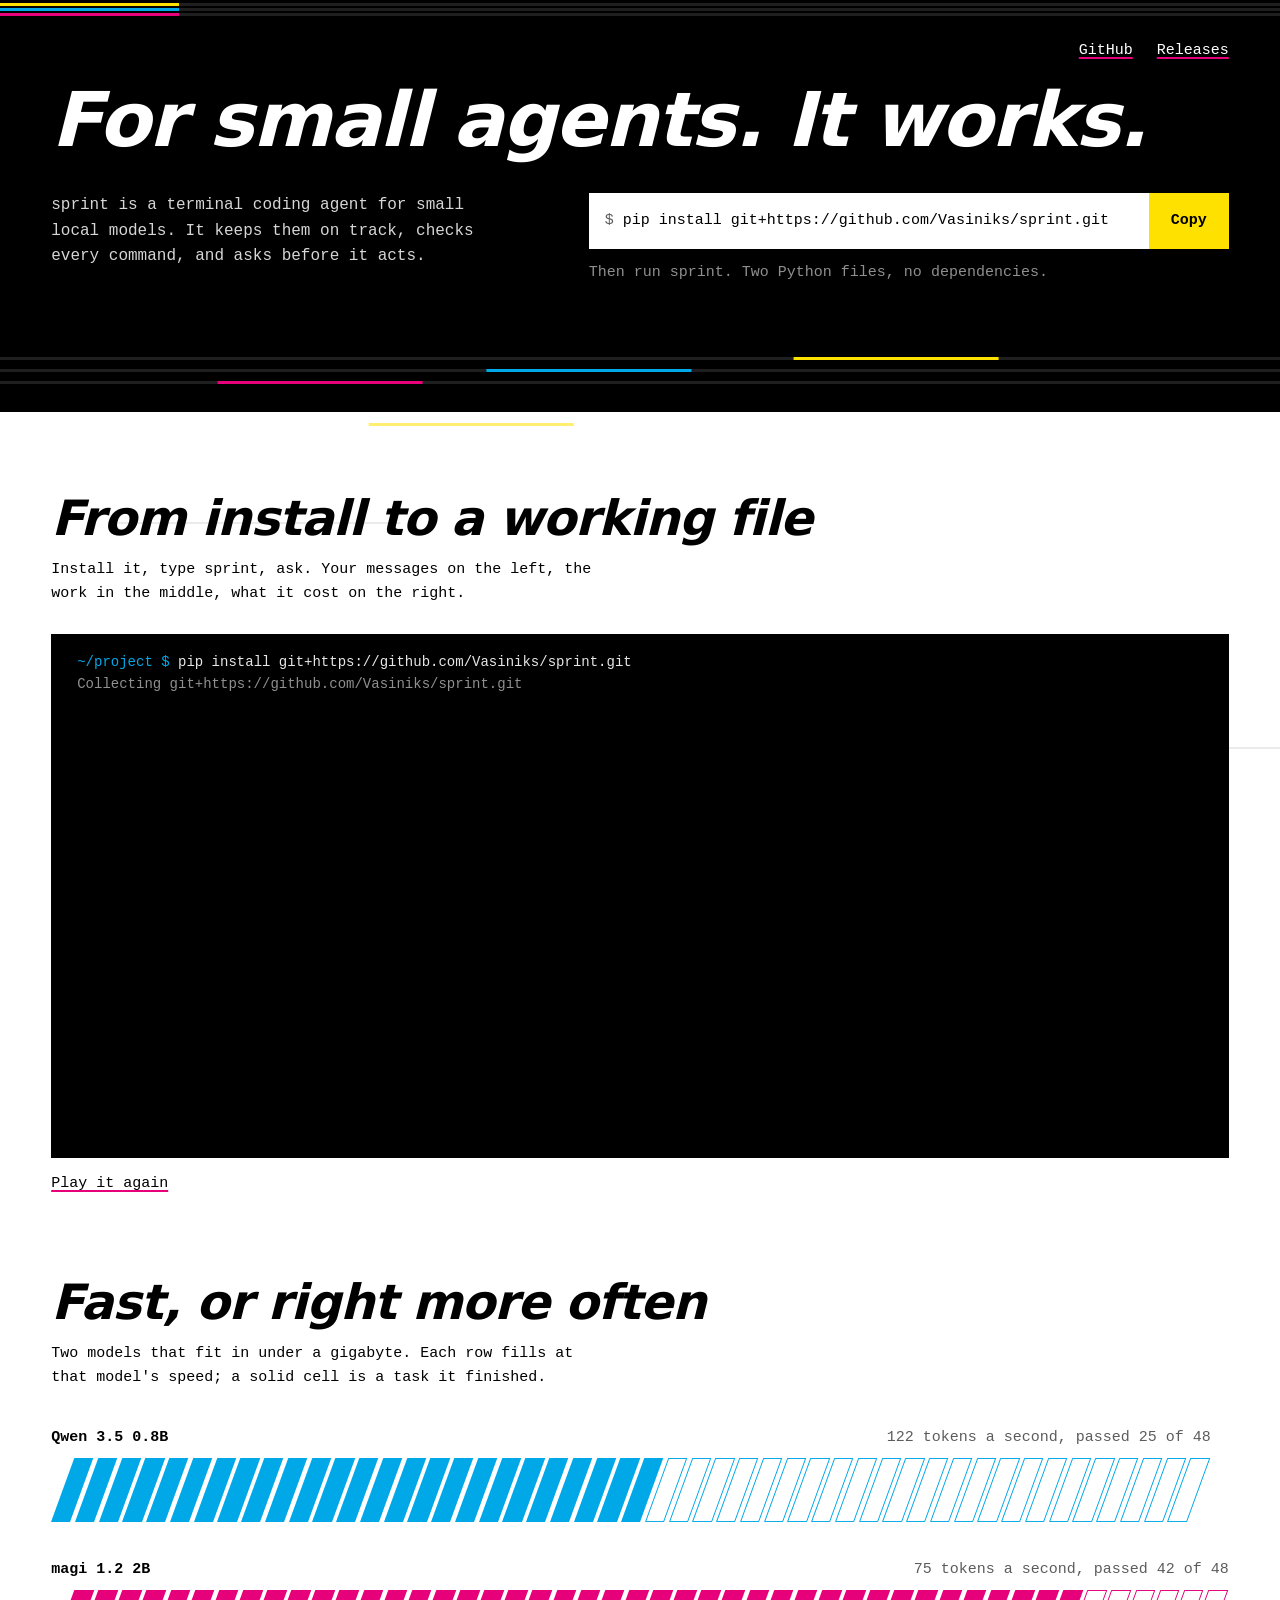
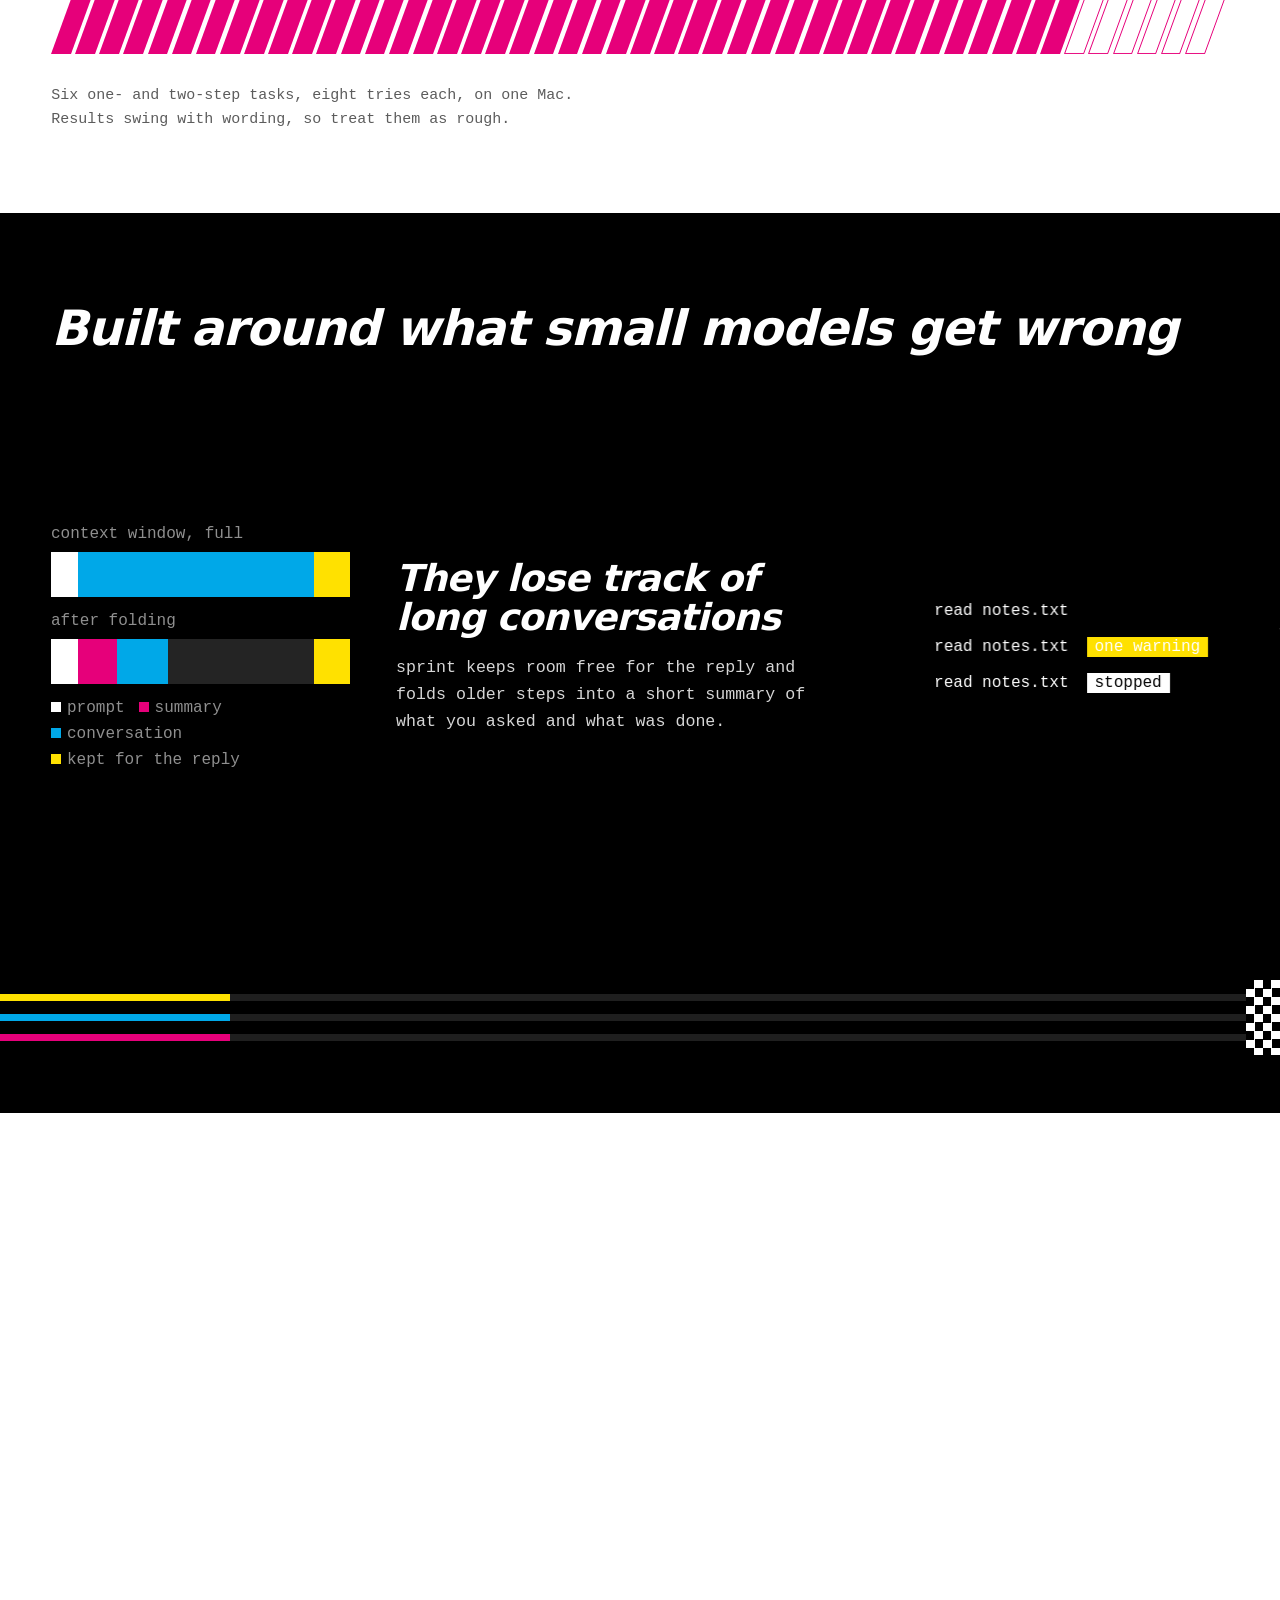
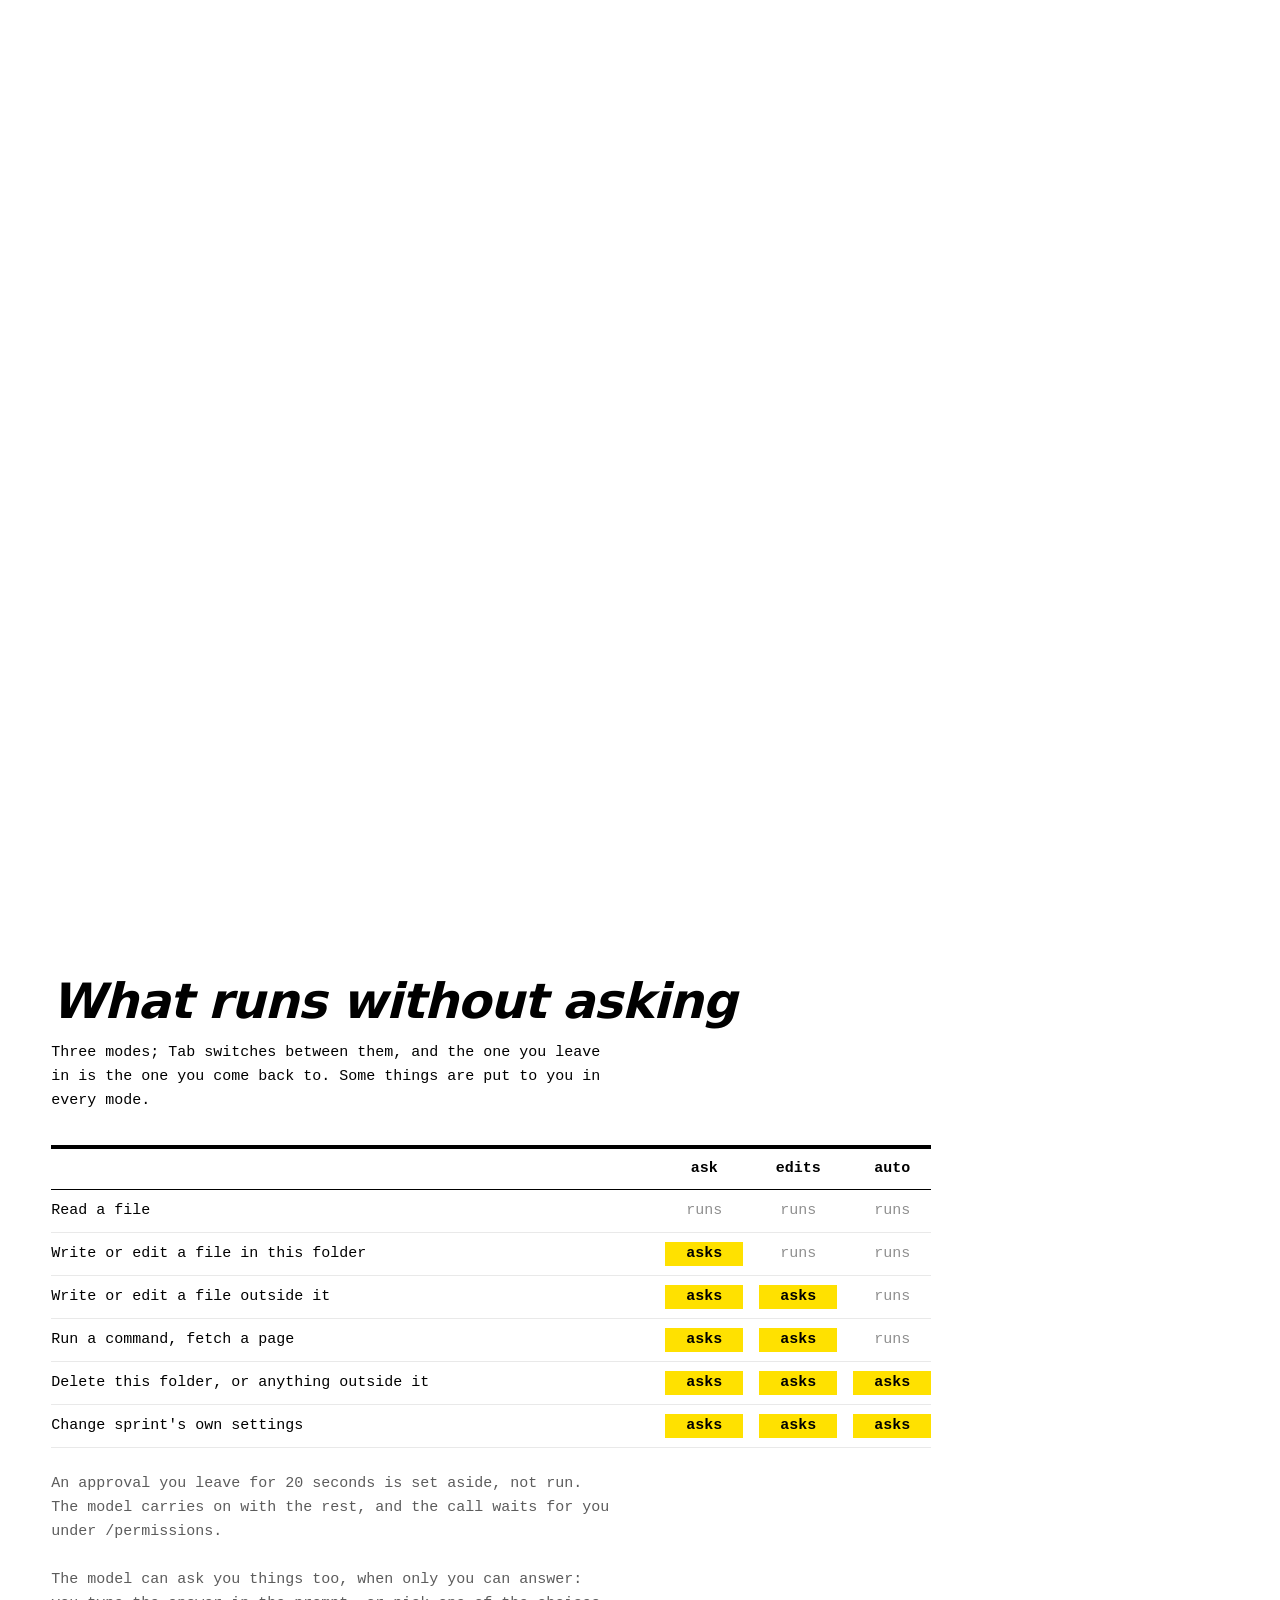
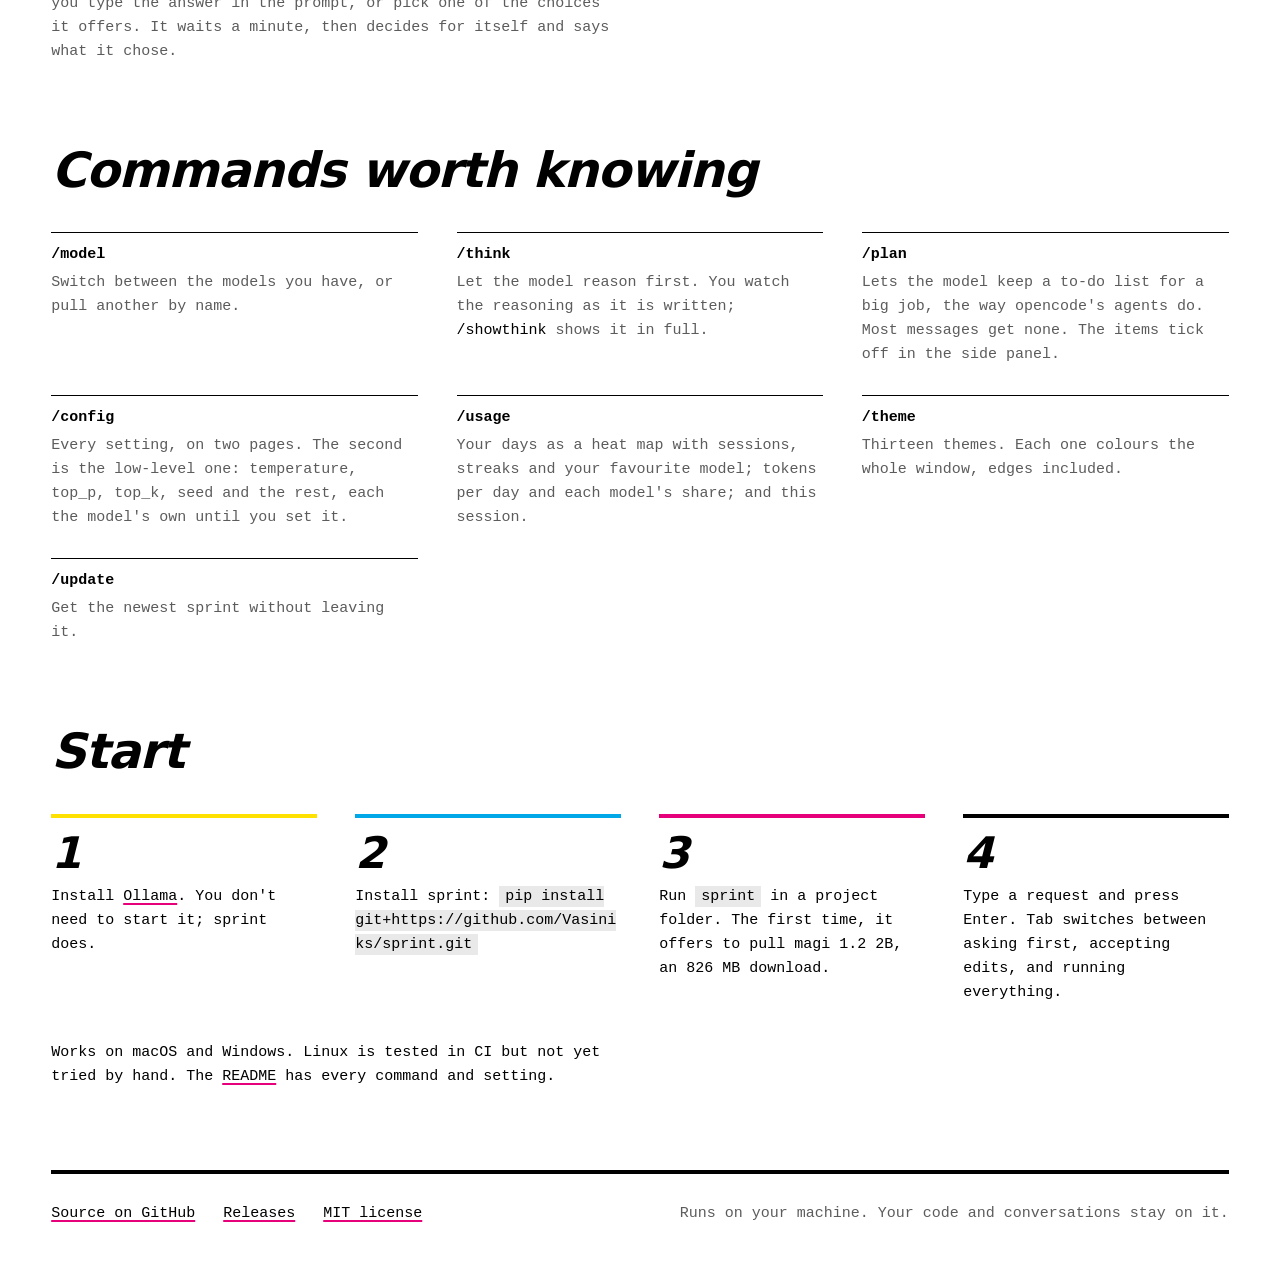
==== commit 237c3a96: "Site: the sideways run is a dark track, less white between sections, and wind when you scroll - Held" ====
--- a/sitegen/page.html
+++ b/sitegen/page.html
@@ -39,6 +39,15 @@
 .pace i::after { content: ""; position: absolute; inset: 0 auto 0 0; width: 14vw; background: var(--tint); transform: translateX(calc(var(--p, 0) * 86vw)); }
 .pace i:nth-child(1) { --tint: var(--y); } .pace i:nth-child(2) { --tint: var(--c); } .pace i:nth-child(3) { --tint: var(--m); }
 
+/* the wind: while you scroll, thin streaks cross the page behind the text, against the way the runners go, faster
+   the faster you scroll; they fade when you stop. Behind everything: the black panels cover them */
+.wind { position: fixed; inset: 0; z-index: -1; pointer-events: none; overflow: hidden; opacity: var(--gust, 0); }
+.wind i { position: absolute; left: 0; top: var(--top); width: var(--len); height: var(--thick, 2px); background: var(--tint, #dcdcdc); transform: translateX(calc(var(--at, 0) * 1px)); will-change: transform; }
+.wind i:nth-child(1) { --top: 9%; --len: 24vw; } .wind i:nth-child(2) { --top: 21%; --len: 12vw; --tint: var(--c); --thick: 3px; }
+.wind i:nth-child(3) { --top: 34%; --len: 30vw; } .wind i:nth-child(4) { --top: 47%; --len: 16vw; --tint: var(--y); --thick: 3px; }
+.wind i:nth-child(5) { --top: 58%; --len: 22vw; } .wind i:nth-child(6) { --top: 71%; --len: 10vw; --tint: var(--m); --thick: 3px; }
+.wind i:nth-child(7) { --top: 83%; --len: 28vw; } .wind i:nth-child(8) { --top: 93%; --len: 14vw; }
+
 /* hero: a black band the full width of the window */
 .hero { background: var(--ink); color: #fff; padding: 19px var(--gutter) 0; overflow: hidden; }
 .top { display: flex; align-items: center; justify-content: space-between; padding: 20px 0; }
@@ -62,7 +71,7 @@
 .track i:nth-child(3) { --tint: var(--m); --at: 17vw; --t: 3.1s; }
 
 main { padding: 0 var(--gutter); }
-section { padding-top: clamp(72px, 13vh, 144px); }
+section { padding-top: clamp(52px, 9vh, 104px); }
 section > h2 + p { margin-top: 14px; }
 /* a heading arrives the way the logo does: at a run from the left, three lines of colour trailing, drawn in as it stops */
 h2 { position: relative; }
@@ -162,7 +171,7 @@
 .fig .cap { display: block; color: var(--grey); }
 .fig .cap + .bar + .cap { margin-top: 12px; }
 .key { display: flex; flex-wrap: wrap; gap: 2px 14px; margin-top: 12px; color: var(--grey); }
-.key i { display: inline-block; width: 10px; height: 10px; margin-right: 6px; }
+.key i { display: inline-block; width: 10px; height: 10px; margin-right: 6px; } .key .k { background: var(--ink); }
 .calls { display: grid; grid-template-columns: auto 1fr; gap: 8px 16px; align-items: center; margin: 0; }
 .calls dt, .calls dd { margin: 0; }
 .tag { padding: 1px 8px; } .tag.warn { background: var(--y); } .tag.stop { background: var(--ink); color: #fff; }
@@ -171,19 +180,32 @@
 .askline b:first-of-type { padding: 0 6px; margin: 0 -6px; }
 /* on a wide window the three points are a run: the heading holds still and they pass under it from right to left, a
    pixel across for every pixel you scroll. (.wide is set by the script when the window is wide and tall enough) */
-.wide { height: calc(100vh + var(--travel, 0px)); }
-.wide .pin { position: sticky; top: 0; height: 100vh; display: flex; flex-direction: column; justify-content: center; overflow: hidden;
-  margin: 0 calc(var(--gutter) * -1); padding: 19px var(--gutter) 0; }
-.wide .points { display: flex; gap: clamp(56px, 7vw, 130px); width: max-content; margin-top: clamp(40px, 9vh, 96px); transform: translateX(calc(var(--x, 0) * -1px)); will-change: transform; }
+.ground { display: none; }
+.run.wide { height: calc(100vh + var(--travel, 0px)); }
+/* held, it is the track: black from edge to edge, the heading over it, the points passing, and under them three lanes
+   with a runner in each that gains ground as you scroll and reaches the chequered line as the last point arrives */
+.run.wide .pin { position: sticky; top: 0; height: 100vh; overflow: hidden; background: var(--ink); color: #fff;
+  display: grid; grid-template-rows: auto minmax(0, 1fr) auto; grid-template-columns: minmax(0, 1fr); margin: 0 calc(var(--gutter) * -1); padding: clamp(56px, 10vh, 112px) var(--gutter) 0; }
+.run.wide .points { display: flex; gap: clamp(56px, 7vw, 130px); width: max-content; margin: 0; align-self: center; transform: translateX(calc(var(--x, 0) * -1px)); will-change: transform; }
 /* a point is a little over half the window wide, so the next one always shows at the right edge: there is more that way */
-.wide .point { width: min(56vw, 860px); display: grid; grid-template-columns: minmax(0, 5fr) minmax(0, 6fr); gap: clamp(28px, 3.4vw, 64px); align-items: center; }
-.wide .fig { min-height: 0; margin: 0; font-size: 16px; }
-.wide .bar { height: 38px; } .wide .askline { padding: 22px; font-size: 17px; }
-.wide .point h3 { font-size: clamp(1.7rem, 2.7vw, 2.6rem); line-height: 1.1; }
-.wide .point p { font-size: 17px; margin-top: 16px; }
-.js .wide .point:not(.go) { opacity: .28; }  /* a point still on its way in is there to be seen, faintly */
-.wide .point { transition: opacity .35s; }
-.js .wide .point:not(.go) .calls > * { opacity: 1; }
+.run.wide .point { width: min(62vw, 1000px); display: grid; grid-template-columns: minmax(0, 4fr) minmax(0, 6fr); gap: clamp(28px, 3.6vw, 72px); align-items: center; }
+.run.wide .fig { min-height: 0; margin: 0; font-size: clamp(15px, 1.25vw, 18px); }
+.run.wide .fig .cap, .run.wide .key { color: var(--dim); }
+.run.wide .bar { height: clamp(34px, 5vh, 48px); background: #242424; } .run.wide .bar .k, .run.wide .key .k { background: #fff; }
+.run.wide .calls { gap: 12px 18px; } .run.wide .tag.stop { background: #fff; color: var(--ink); }
+.run.wide .askline { padding: 24px; font-size: clamp(15px, 1.25vw, 18px); box-shadow: inset 0 0 0 1px var(--line); }
+.run.wide .point h3 { font-size: clamp(1.8rem, 2.9vw, 2.9rem); line-height: 1.06; }
+.run.wide .point p { font-size: clamp(16px, 1.3vw, 19px); margin-top: 18px; color: #d6d6d6; }
+.js .run.wide .point:not(.go) { opacity: .3; }  /* a point still on its way in is there to be seen, faintly */
+.run.wide .point { transition: opacity .35s; }
+.js .run.wide .point:not(.go) .calls > * { opacity: 1; }
+.run.wide .ground { display: grid; gap: clamp(8px, 1.4vh, 14px); position: relative; margin: 0 calc(var(--gutter) * -1); padding: clamp(28px, 6vh, 64px) 0 clamp(36px, 8vh, 84px); }
+.ground i { display: block; height: clamp(5px, .8vh, 8px); background: #1f1f1f; position: relative; }
+.ground i::after { content: ""; position: absolute; inset: 0 auto 0 0; width: 18vw; background: var(--tint); transform: translateX(calc(var(--r, 0) * (100vw - 18vw - 34px))); }
+.ground i:nth-child(1) { --tint: var(--y); } .ground i:nth-child(2) { --tint: var(--c); } .ground i:nth-child(3) { --tint: var(--m); }
+/* the line they run to: chequered, the way the logo is shaded */
+.ground b { position: absolute; right: 0; top: clamp(20px, 4.4vh, 50px); bottom: clamp(28px, 6.4vh, 70px); width: 34px;
+  background: conic-gradient(#fff 25%, #000 0 50%, #fff 0 75%, #000 0) 0 0 / 17px 17px; }
 
 /* what each mode runs: a row to a kind of action, a column to a mode */
 .rules { margin-top: 32px; max-width: 880px; border-top: 4px solid var(--ink); }
@@ -207,7 +229,7 @@
 .steps code { background: var(--faint); padding: 2px 6px; overflow-wrap: anywhere; }
 .steps + p { margin-top: 36px; }
 
-footer { margin: clamp(72px, 13vh, 144px) var(--gutter) 0; padding: 28px 0 48px; display: flex; flex-wrap: wrap; gap: 8px 28px; align-items: center; border-top: 4px solid var(--ink); }
+footer { margin: clamp(52px, 9vh, 104px) var(--gutter) 0; padding: 28px 0 48px; display: flex; flex-wrap: wrap; gap: 8px 28px; align-items: center; border-top: 4px solid var(--ink); }
 footer span { color: var(--grey); margin-left: auto; }
 
 @media (max-width: 1000px) {
@@ -266,6 +288,7 @@
 </head>
 <body>
 <div class="pace" id="pace" aria-hidden="true"><i></i><i></i><i></i></div>
+<div class="wind" id="wind" aria-hidden="true"><i></i><i></i><i></i><i></i><i></i><i></i><i></i><i></i></div>
 
 <header class="hero" id="top">
   <div class="top">
@@ -378,7 +401,7 @@
         <div class="bar"><i class="k"></i><i class="c"></i><i class="y"></i></div>
         <span class="cap">after folding</span>
         <div class="bar fold"><i class="k"></i><i class="m"></i><i class="c"></i><i class="y"></i></div>
-        <div class="key"><span><i style="background:var(--ink)"></i>prompt</span><span><i style="background:var(--m)"></i>summary</span><span><i style="background:var(--c)"></i>conversation</span><span><i style="background:var(--y)"></i>kept for the reply</span></div>
+        <div class="key"><span><i class="k"></i>prompt</span><span><i style="background:var(--m)"></i>summary</span><span><i style="background:var(--c)"></i>conversation</span><span><i style="background:var(--y)"></i>kept for the reply</span></div>
       </div>
       <div>
         <h3>They lose track of long conversations</h3>
@@ -408,6 +431,7 @@
       </div>
     </div>
   </div>
+  <div class="ground" id="ground" aria-hidden="true"><i></i><i></i><i></i><b></b></div>
   </div></div>
 </section>
 
@@ -589,18 +613,40 @@
   $('again').addEventListener('click', play);
 
   // the pace: how far down the page you are, as three runners. Yellow is ahead of you and magenta behind, and they finish level
-  const pace = $('pace').children, runway = $('run'), points = $('points');
+  const pace = $('pace').children, runway = $('run'), points = $('points'), lanes = $('ground').children;
   let travel = 0, queued = false;
   const stride = () => {
     queued = false;
     const p = Math.min(1, Math.max(0, scrollY / Math.max(1, document.documentElement.scrollHeight - innerHeight)));
     [.72, 1, 1.45].forEach((power, n) => pace[n].style.setProperty('--p', Math.pow(p, power).toFixed(4)));
     if (travel) {  // the run: a pixel sideways for every pixel scrolled while the heading is held
-      const top = runway.getBoundingClientRect().top;
-      points.style.setProperty('--x', Math.min(travel, Math.max(0, -top)).toFixed(1));
+      const top = runway.getBoundingClientRect().top, x = Math.min(travel, Math.max(0, -top));
+      points.style.setProperty('--x', x.toFixed(1));
+      // and the runners under it: they set off as the track comes up the window, and reach the line with the last point
+      const along = Math.min(1, Math.max(0, (innerHeight * .6 - top) / (travel + innerHeight * .6)));
+      [.62, .86, 1.2].forEach((power, n) => lanes[n].style.setProperty('--r', Math.pow(along, power).toFixed(4)));
     }
   };
-  const onScroll = () => { if (!queued) { queued = true; requestAnimationFrame(stride); } };
+  // the wind: streaks that cross the page while it scrolls, as fast as it scrolls, and die away when it stops
+  const wind = $('wind'), streaks = [...wind.children].map((el, n) => ({ el, at: (n * 37 % 100) / 100 * innerWidth, pace: .55 + (n * 29 % 50) / 60 }));
+  let speed = 0, lastY = scrollY, blowing = false;
+  const blow = () => {
+    speed *= .9;
+    wind.style.setProperty('--gust', Math.min(.9, Math.abs(speed) / 45).toFixed(3));
+    for (const s of streaks) {
+      const span = innerWidth + s.el.offsetWidth;
+      s.at = ((s.at - speed * s.pace) % span + span) % span;  // against the scroll: down the page is a run to the right
+      s.el.style.setProperty('--at', (s.at - s.el.offsetWidth).toFixed(1));
+    }
+    blowing = Math.abs(speed) > .3;
+    if (blowing) requestAnimationFrame(blow); else wind.style.setProperty('--gust', 0);
+  };
+  const onScroll = () => {
+    speed += (scrollY - lastY) * .35; lastY = scrollY;
+    speed = Math.max(-90, Math.min(90, speed));
+    if (!blowing) { blowing = true; requestAnimationFrame(blow); }
+    if (!queued) { queued = true; requestAnimationFrame(stride); }
+  };
   // the three points run sideways only where there is room for it: a wide window, tall enough to hold a heading and a point
   const measure = () => {
     const wide = innerWidth >= 1000 && innerHeight >= 600;
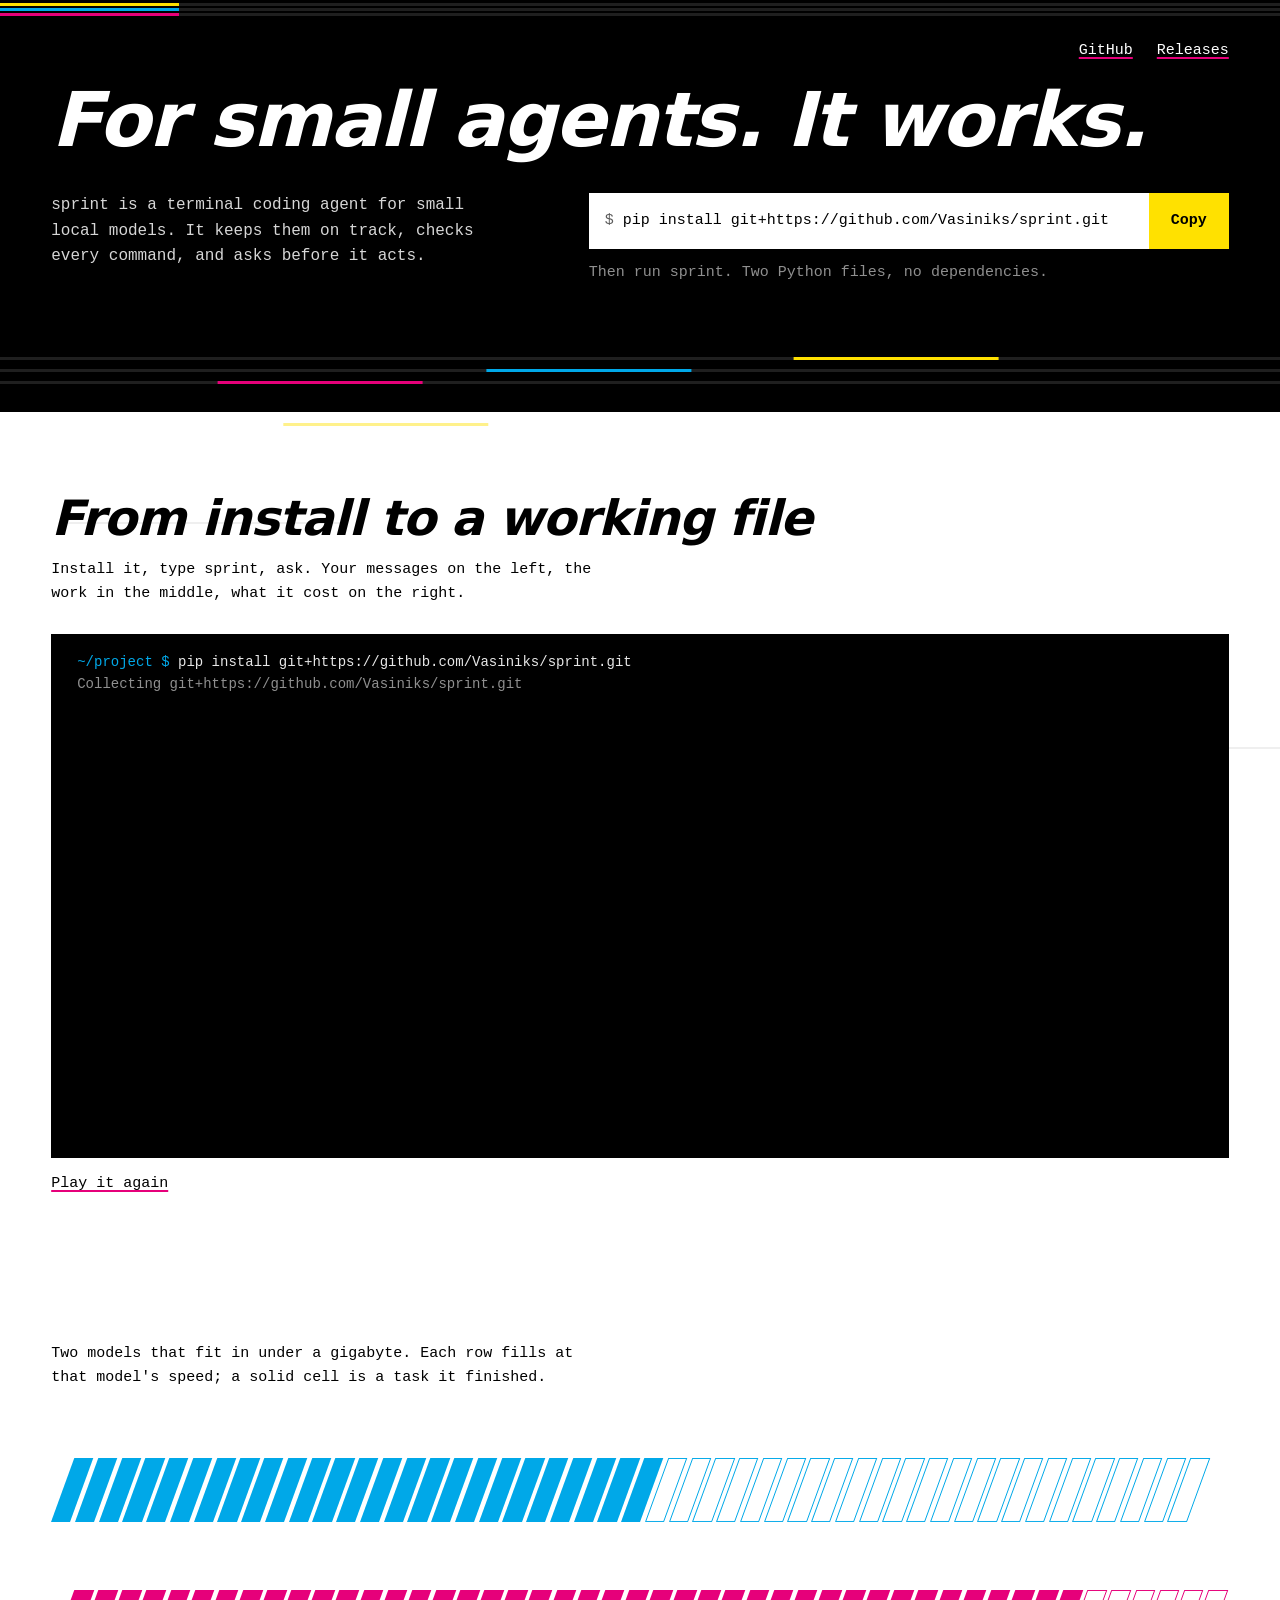
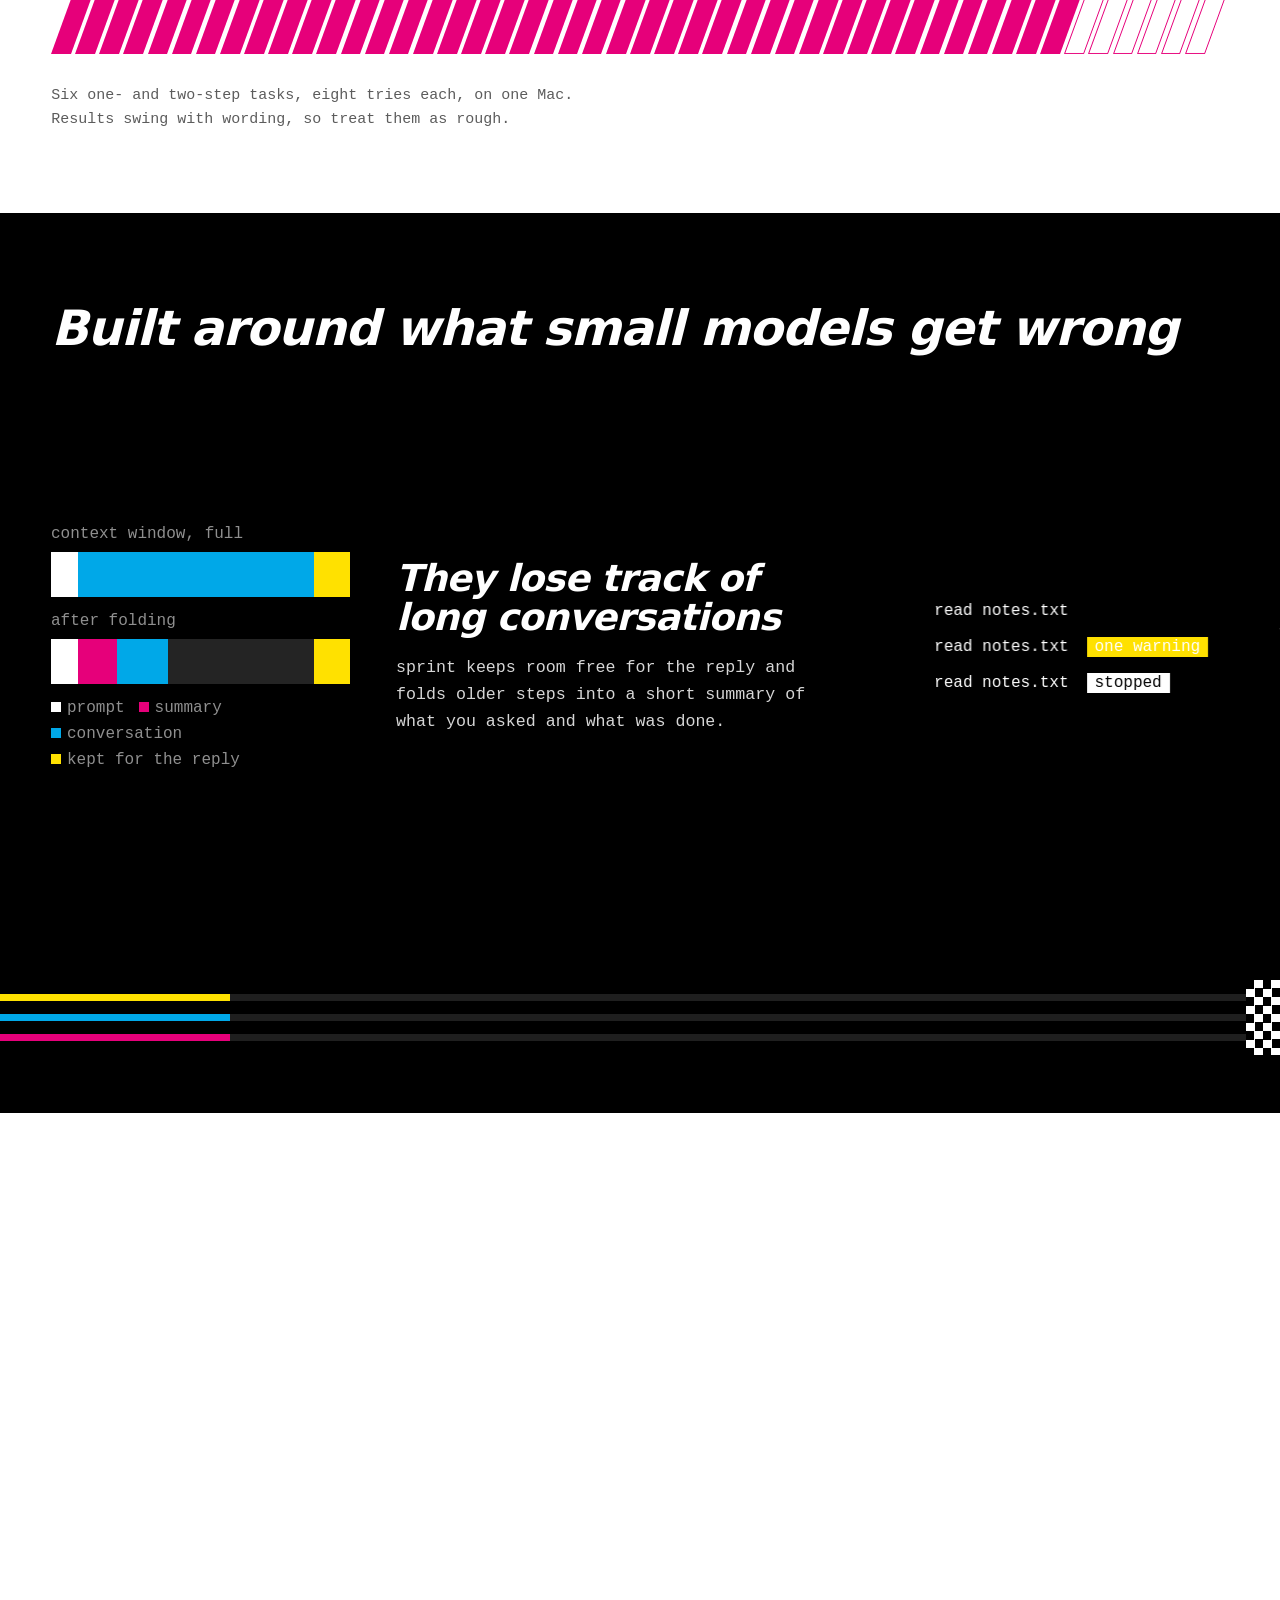
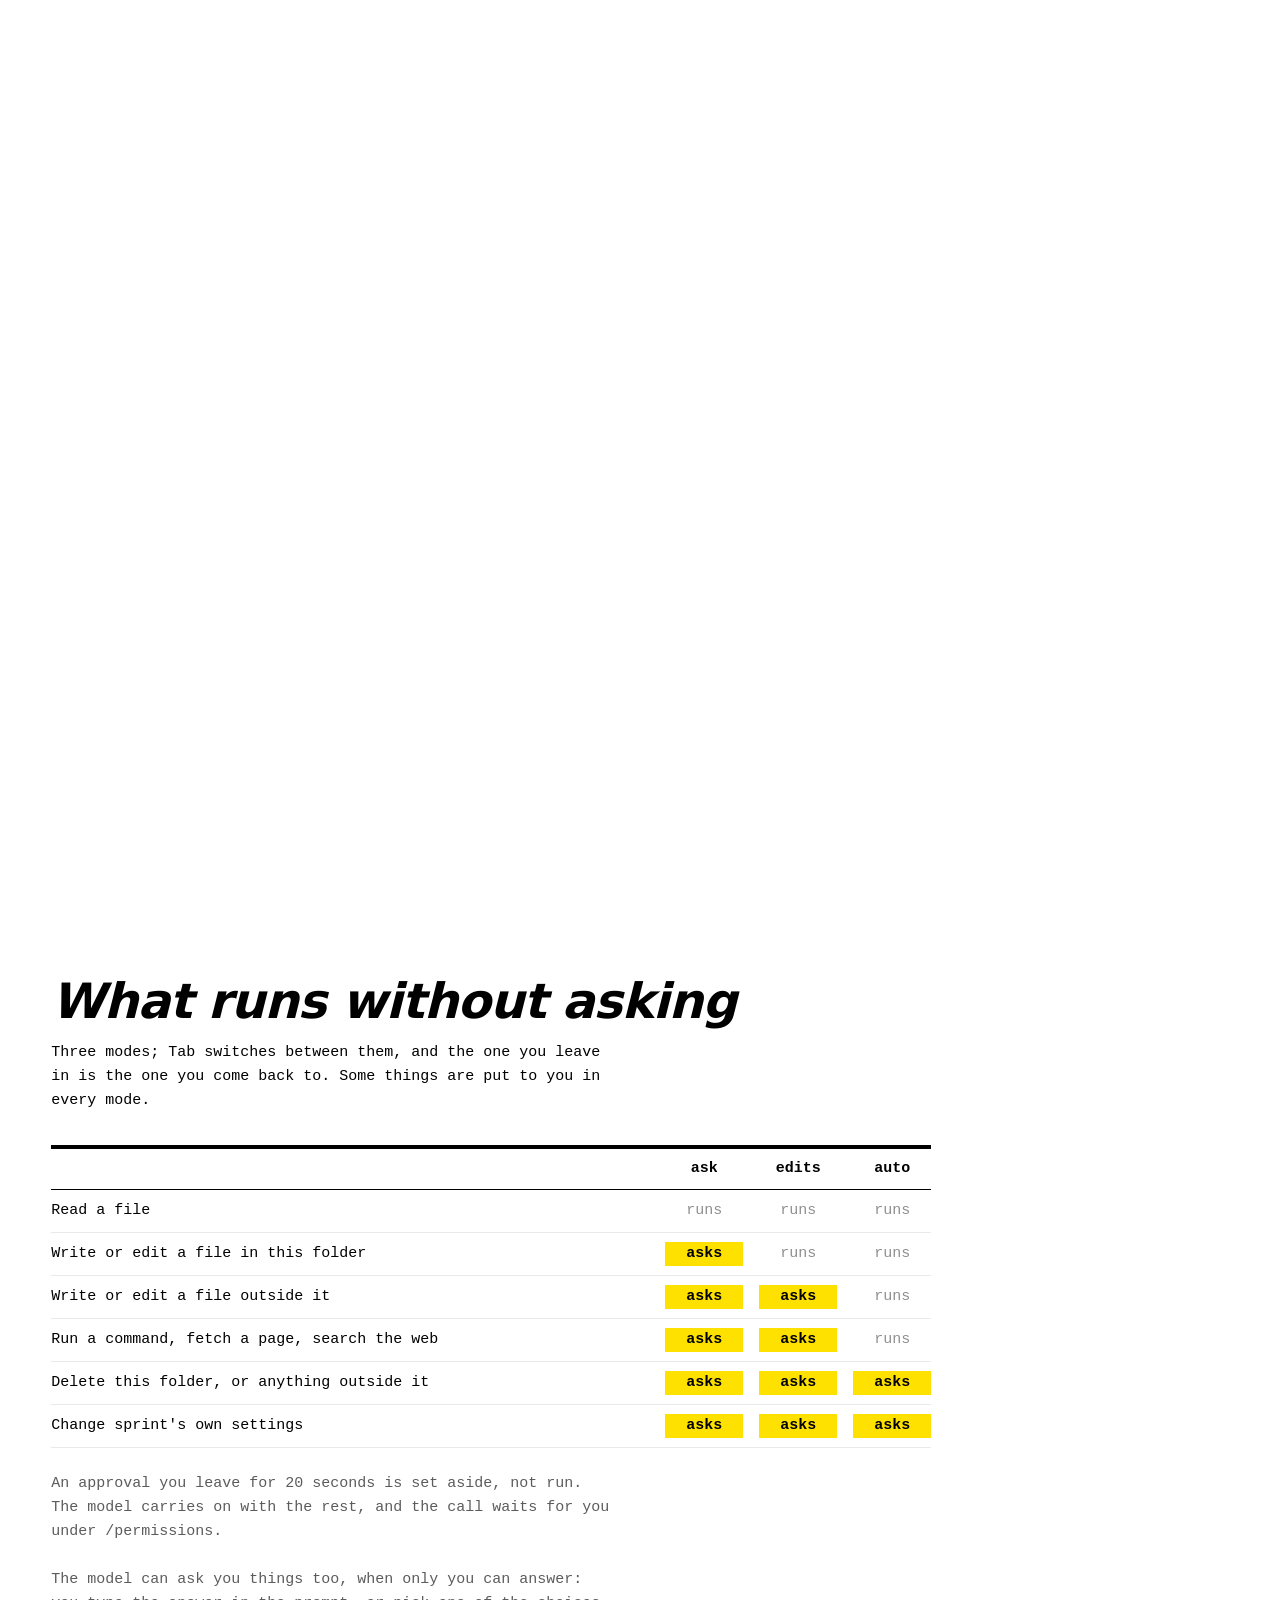
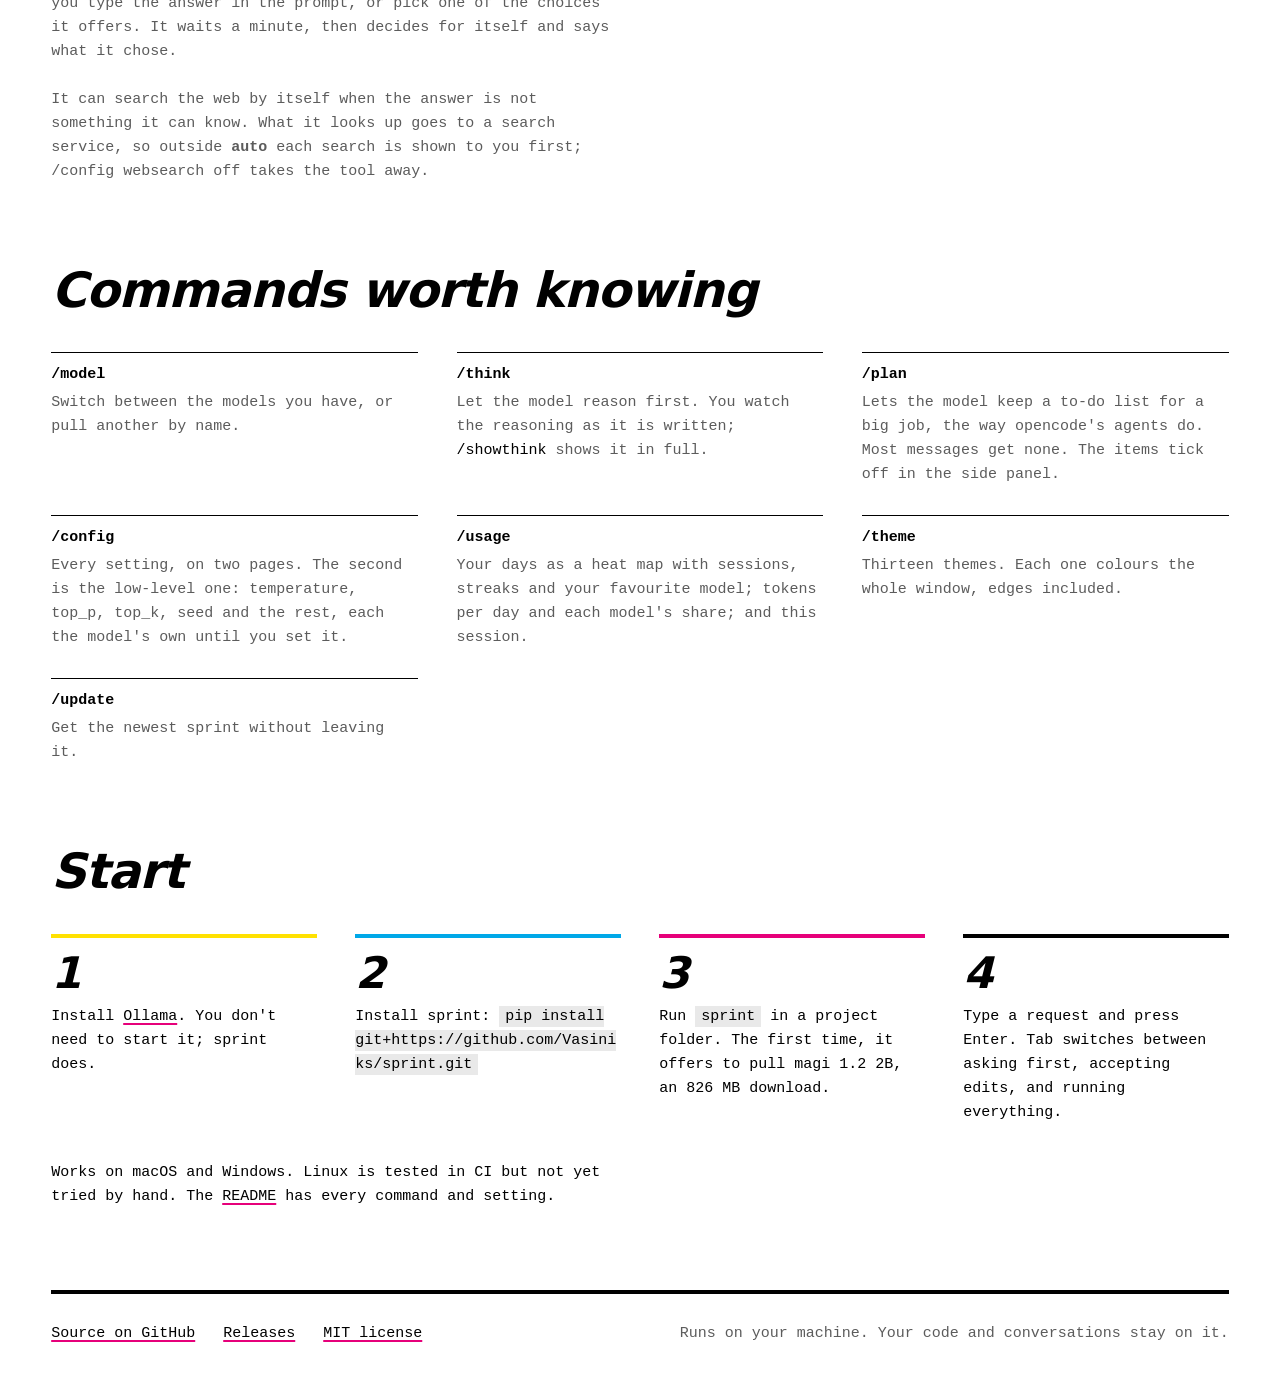
==== commit 3ef25755: "Site: the model can search the web, and what that sends Co-Authored-By: Claude Fable 5.2 <noreply@an" ====
--- a/sitegen/page.html
+++ b/sitegen/page.html
@@ -443,12 +443,13 @@
     <div class="rr" role="row"><span role="rowheader">Read a file</span><i role="cell">runs</i><i role="cell">runs</i><i role="cell">runs</i></div>
     <div class="rr" role="row"><span role="rowheader">Write or edit a file in this folder</span><u role="cell">asks</u><i role="cell">runs</i><i role="cell">runs</i></div>
     <div class="rr" role="row"><span role="rowheader">Write or edit a file outside it</span><u role="cell">asks</u><u role="cell">asks</u><i role="cell">runs</i></div>
-    <div class="rr" role="row"><span role="rowheader">Run a command, fetch a page</span><u role="cell">asks</u><u role="cell">asks</u><i role="cell">runs</i></div>
+    <div class="rr" role="row"><span role="rowheader">Run a command, fetch a page, search the web</span><u role="cell">asks</u><u role="cell">asks</u><i role="cell">runs</i></div>
     <div class="rr" role="row"><span role="rowheader">Delete this folder, or anything outside it</span><u role="cell">asks</u><u role="cell">asks</u><u role="cell">asks</u></div>
     <div class="rr" role="row"><span role="rowheader">Change sprint's own settings</span><u role="cell">asks</u><u role="cell">asks</u><u role="cell">asks</u></div>
   </div>
   <p class="note">An approval you leave for 20 seconds is set aside, not run. The model carries on with the rest, and the call waits for you under <code>/permissions</code>.</p>
   <p class="note">The model can ask you things too, when only you can answer: you type the answer in the prompt, or pick one of the choices it offers. It waits a minute, then decides for itself and says what it chose.</p>
+  <p class="note">It can search the web by itself when the answer is not something it can know. What it looks up goes to a search service, so outside <b>auto</b> each search is shown to you first; <code>/config websearch off</code> takes the tool away.</p>
 </section>
 
 <section id="commands">
